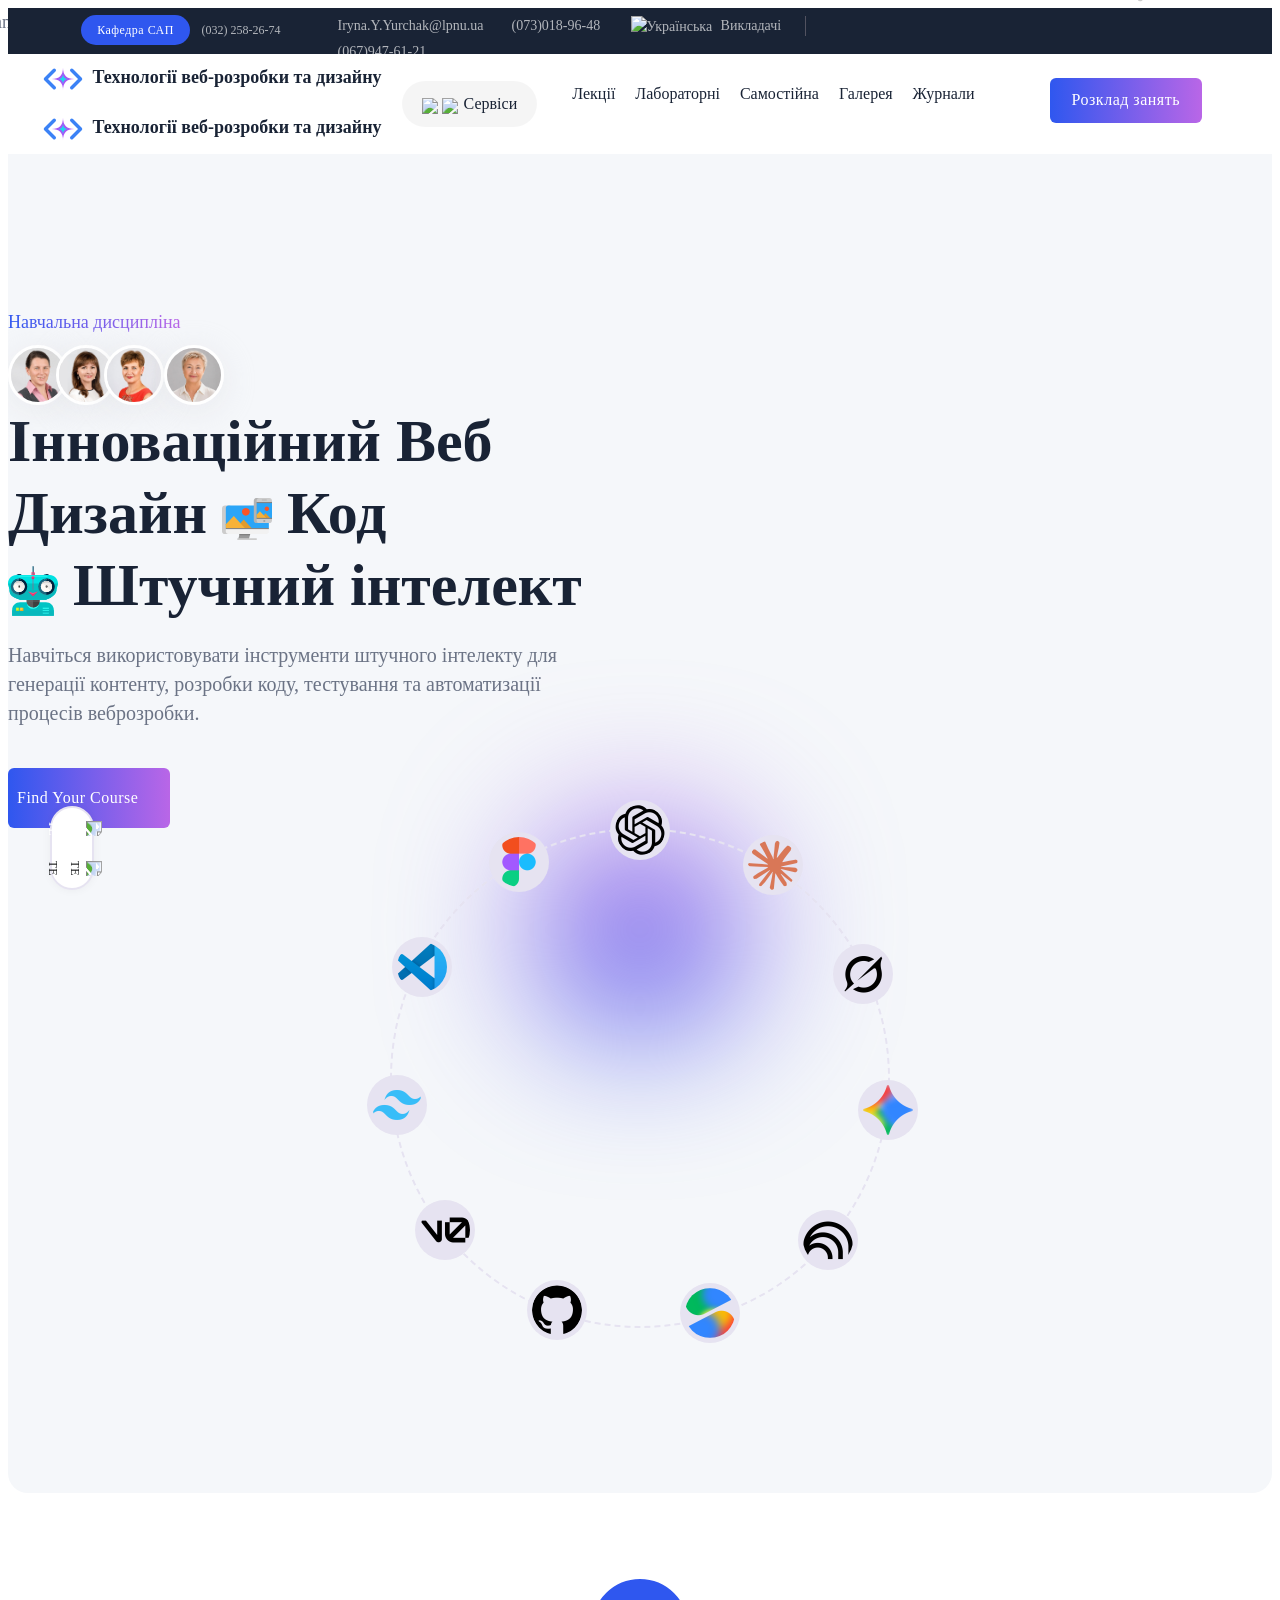
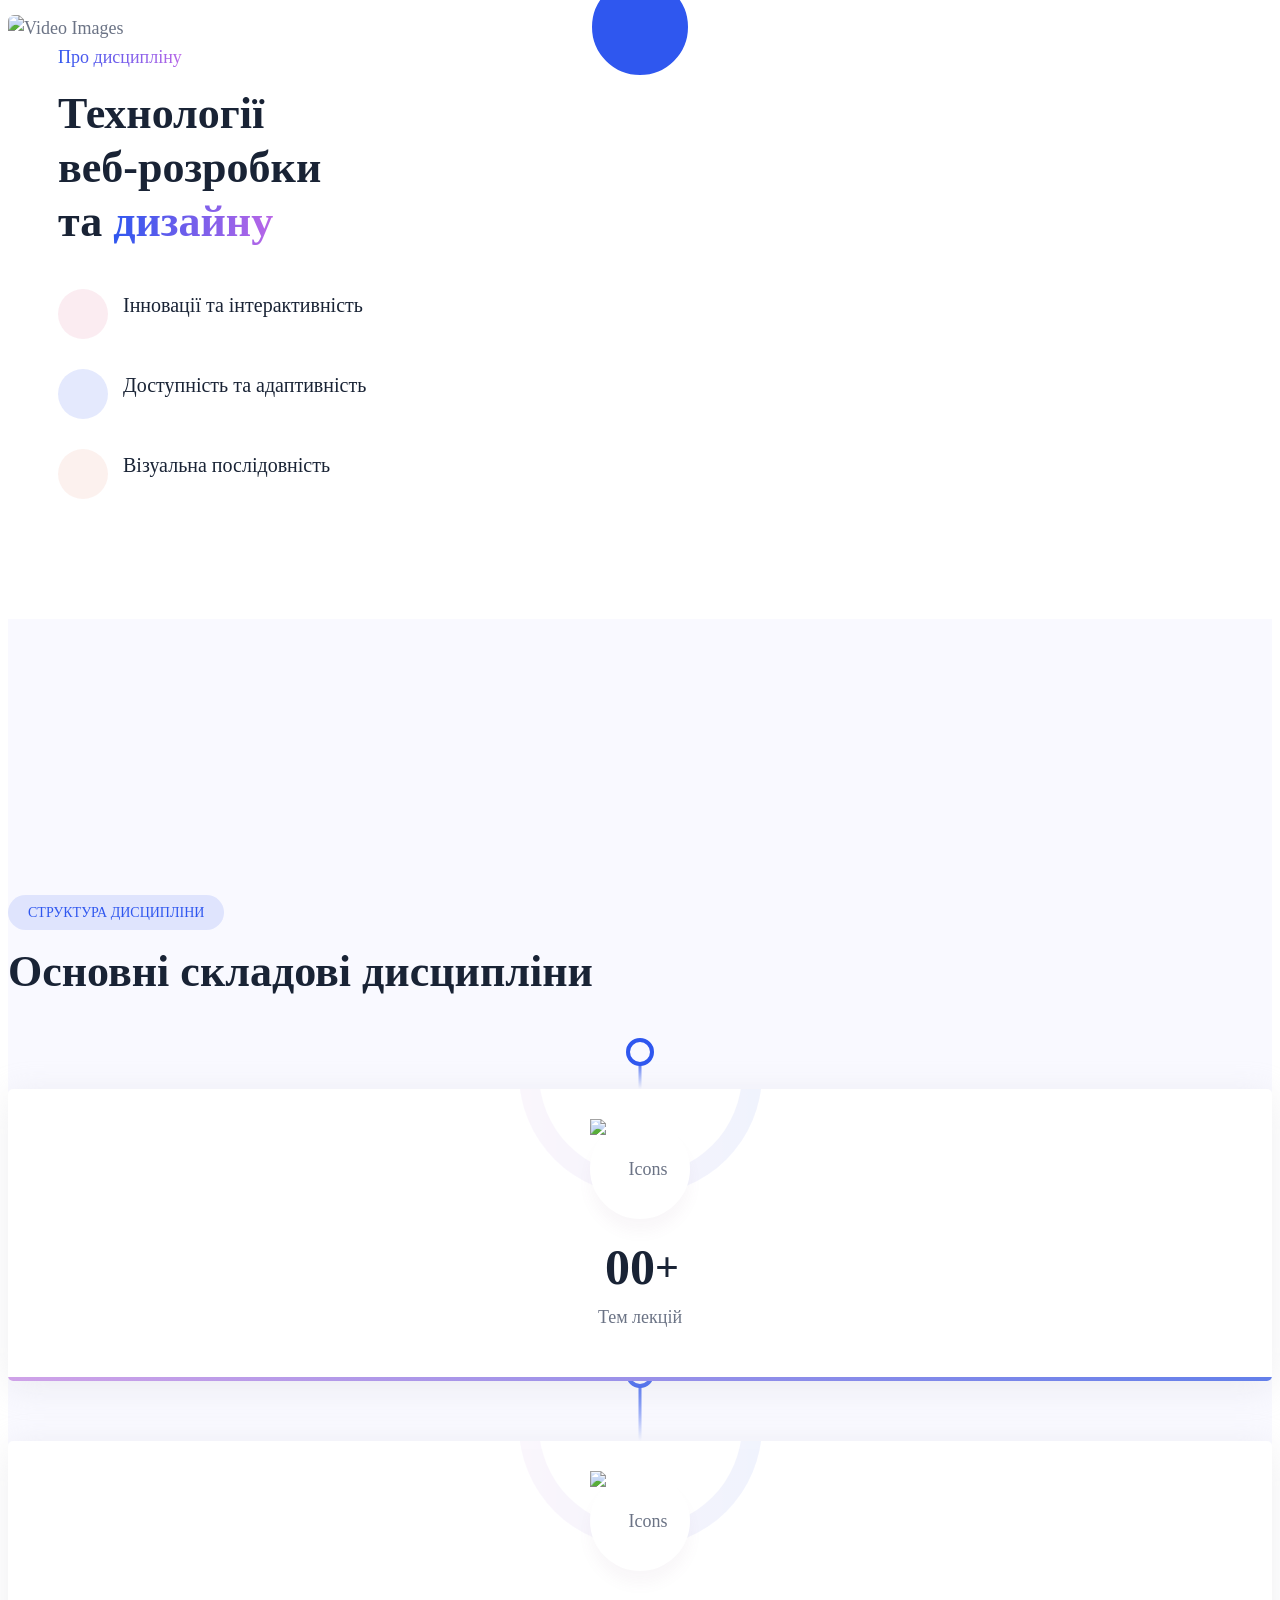
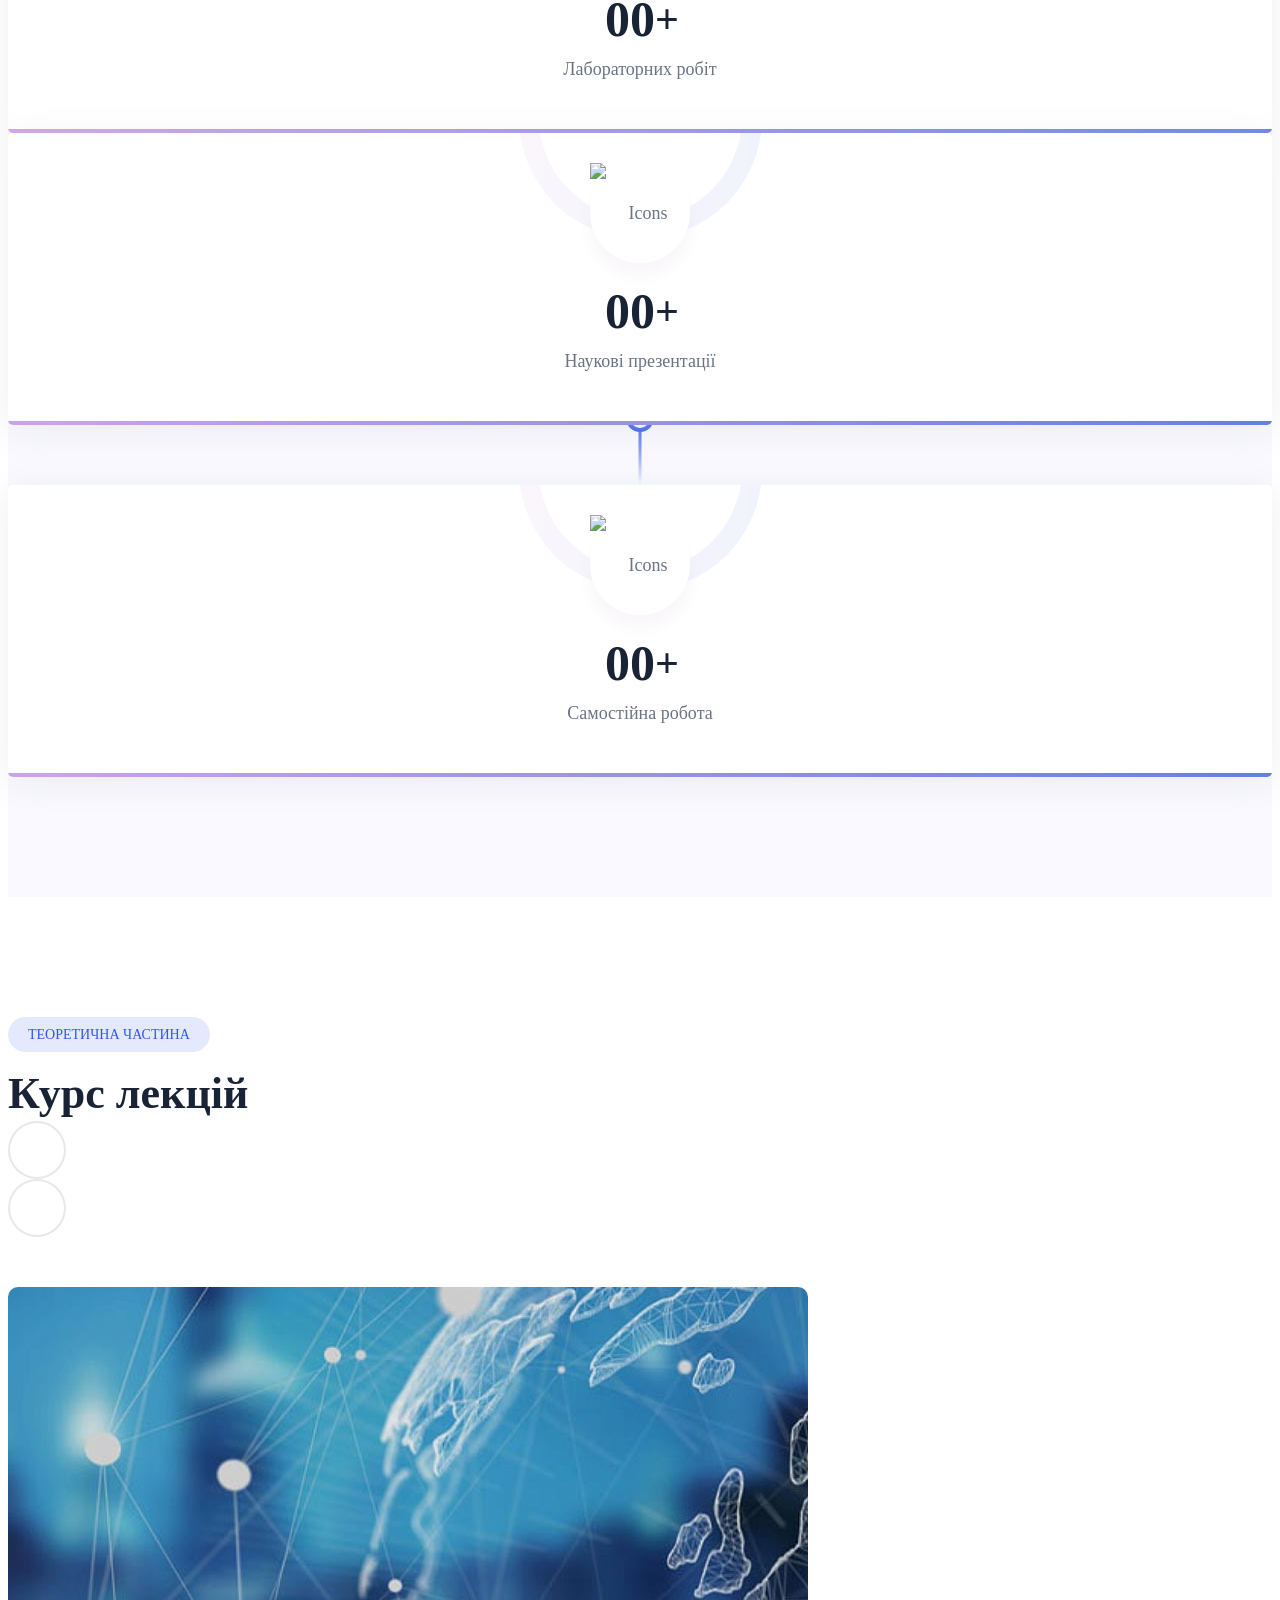
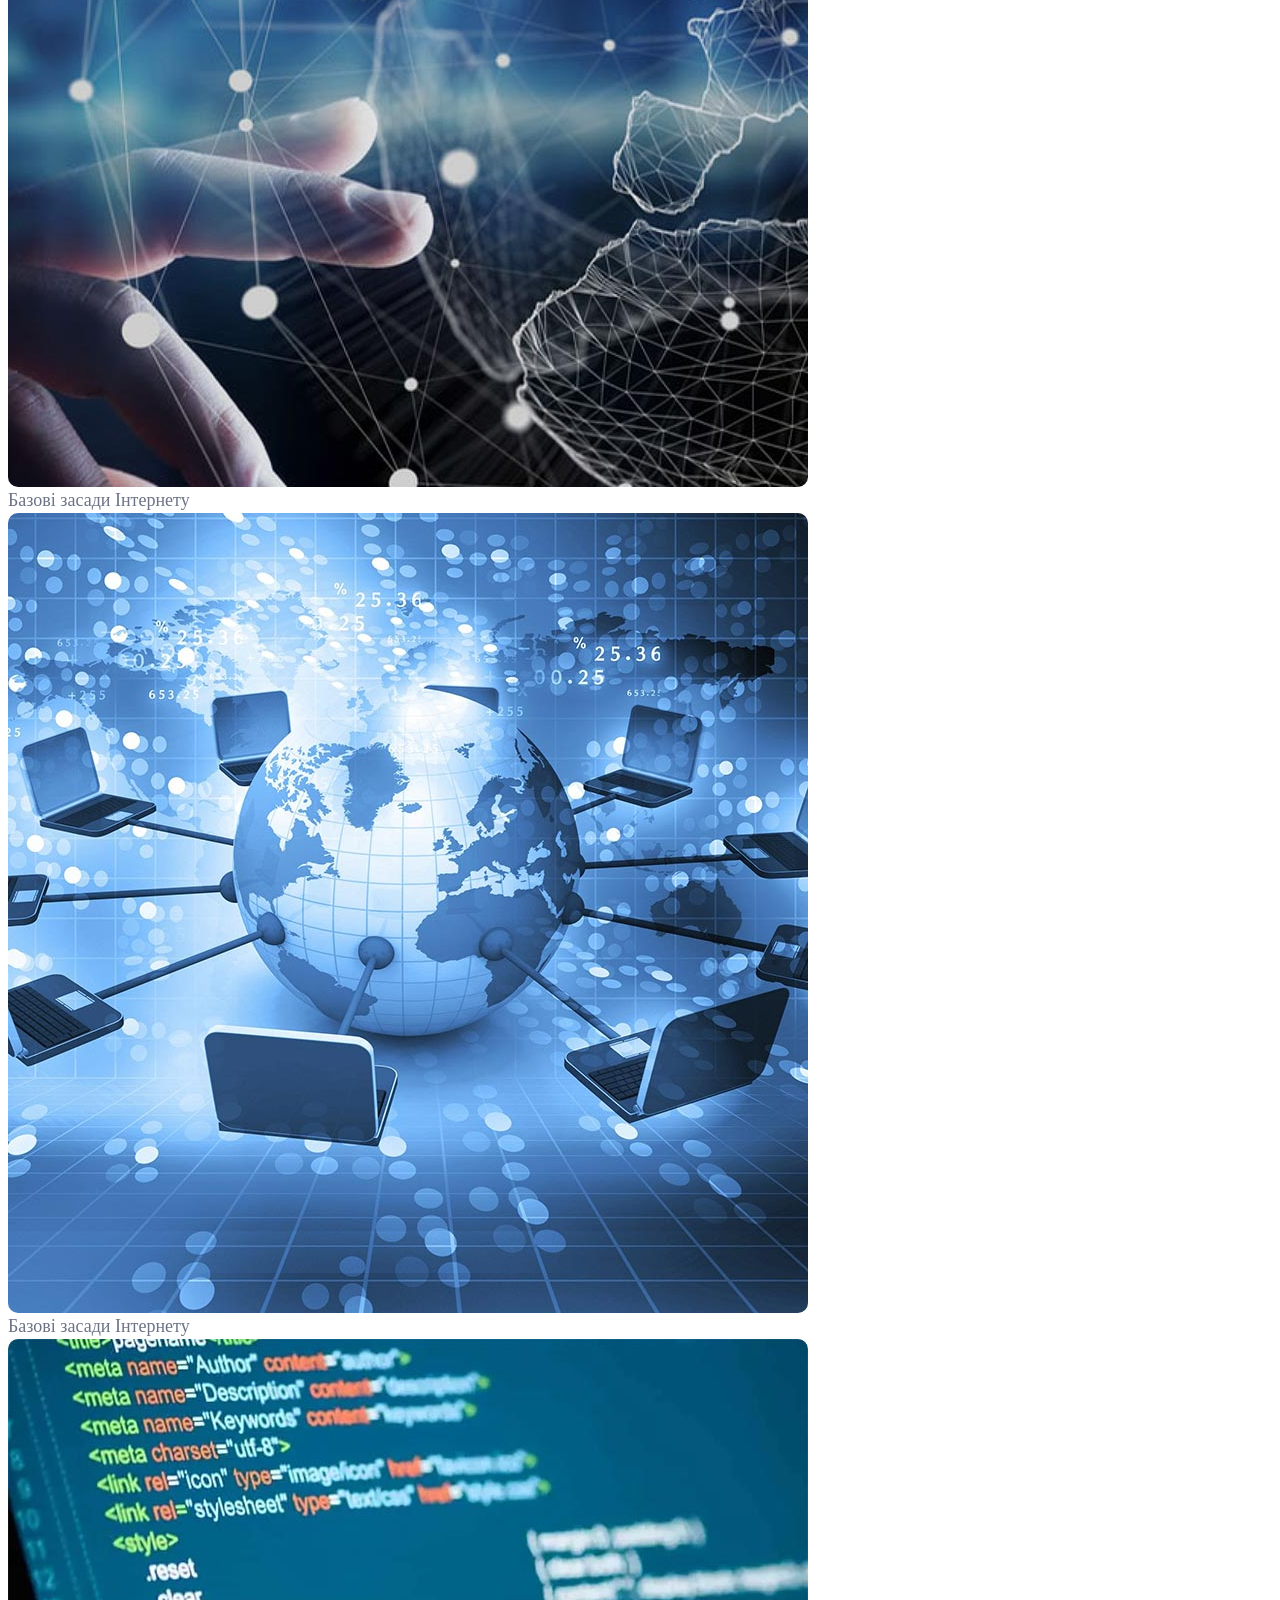
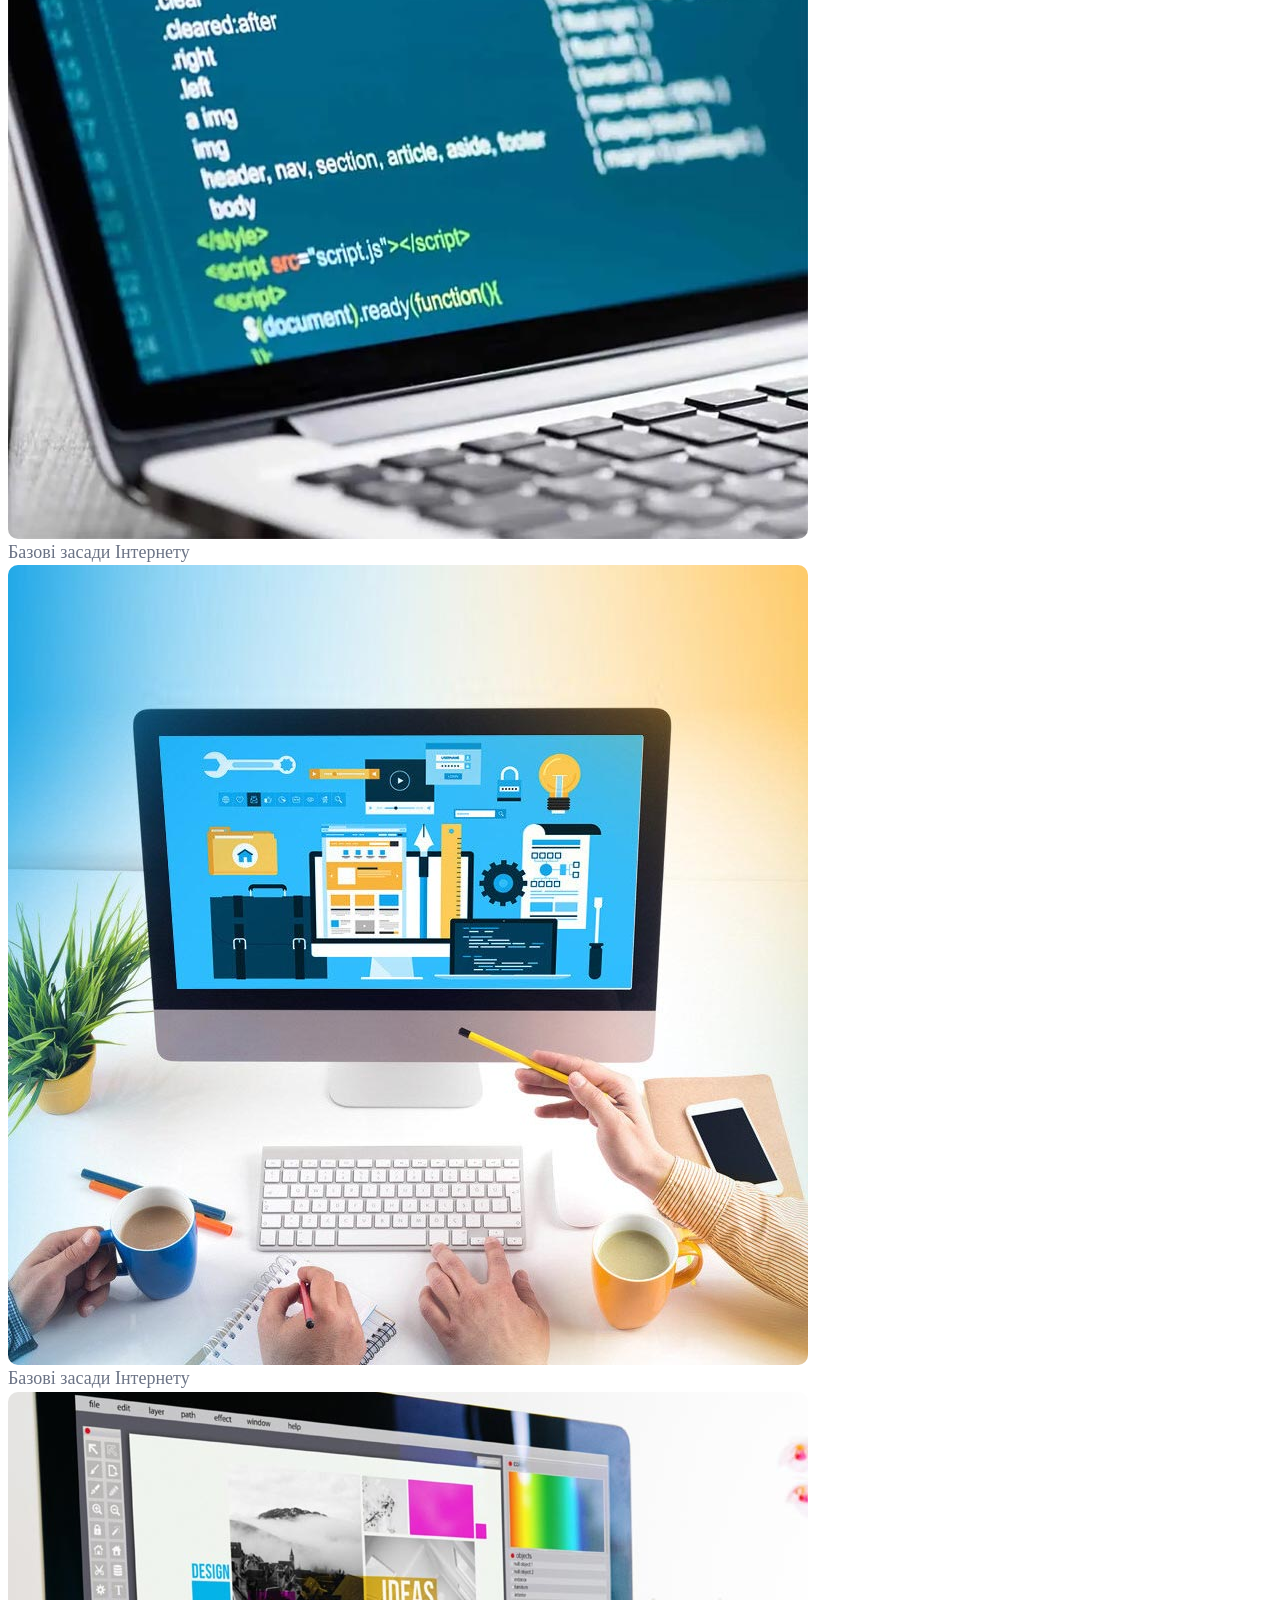
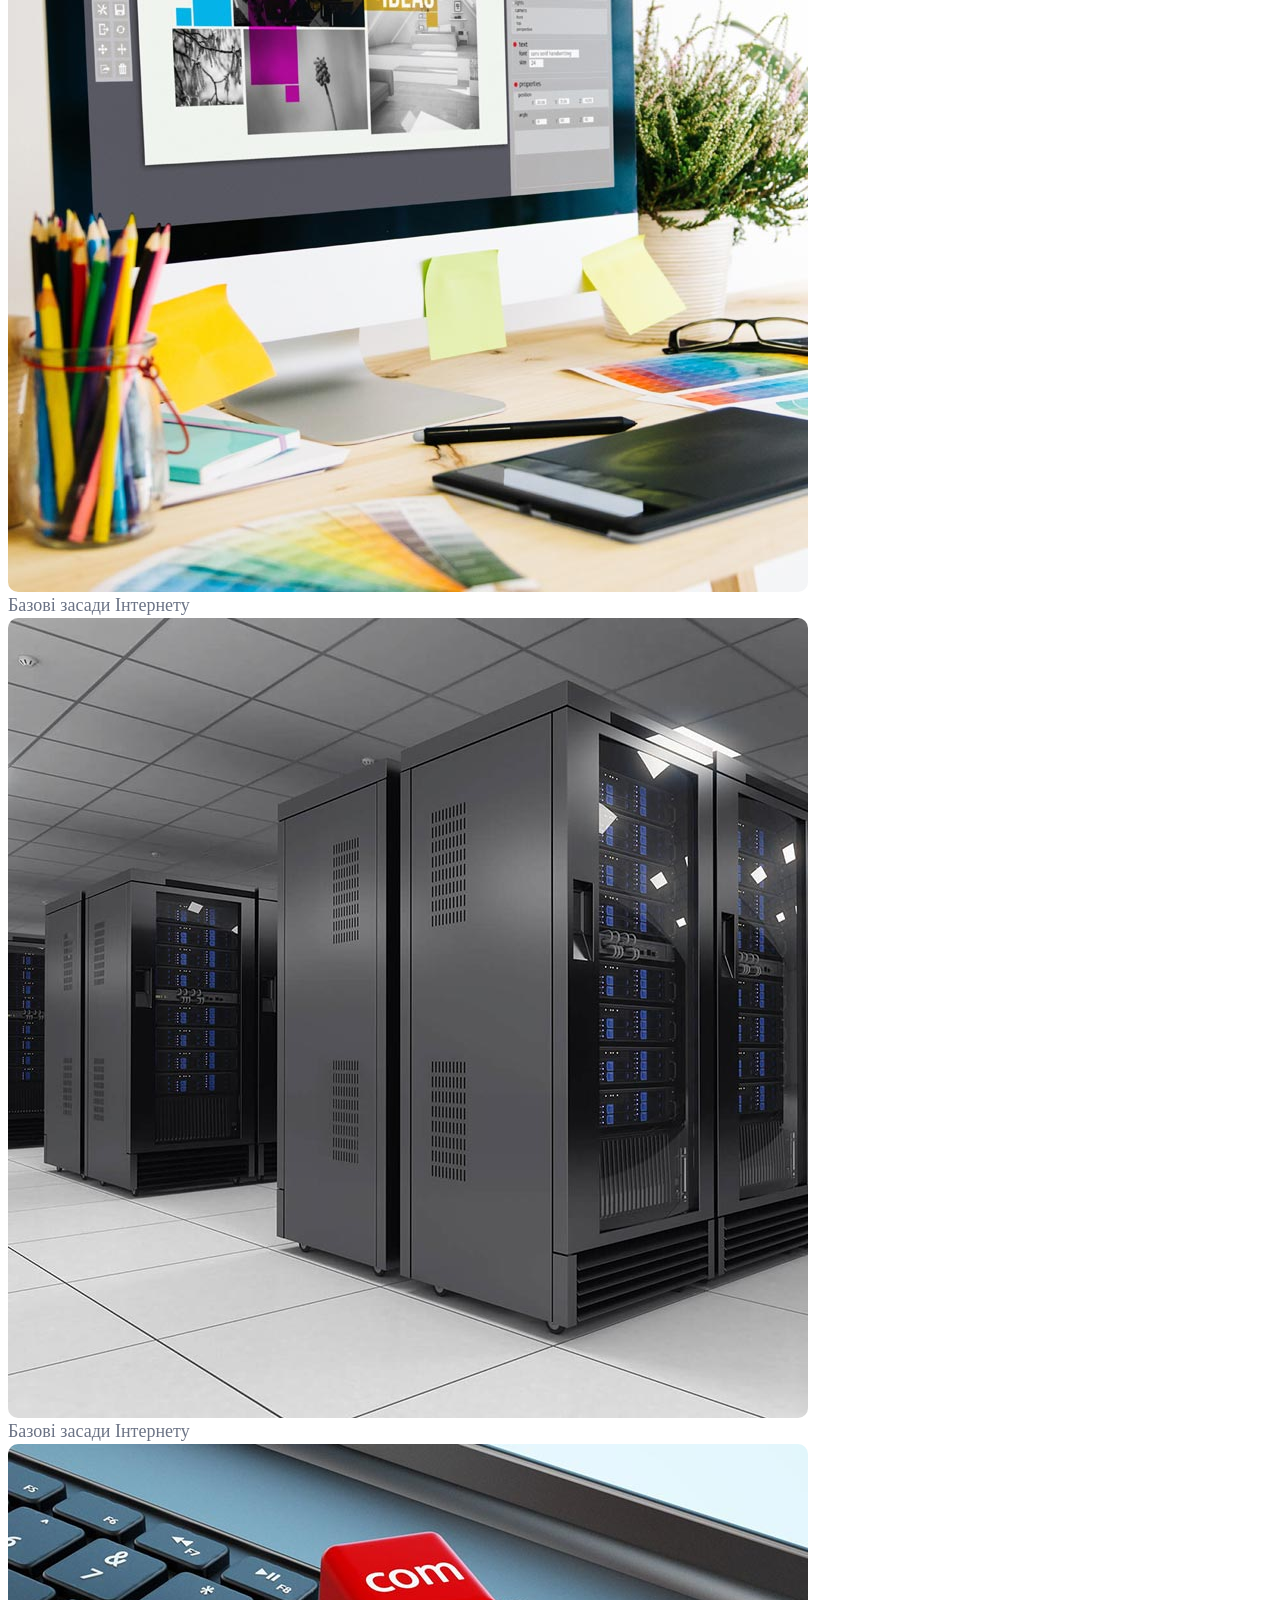
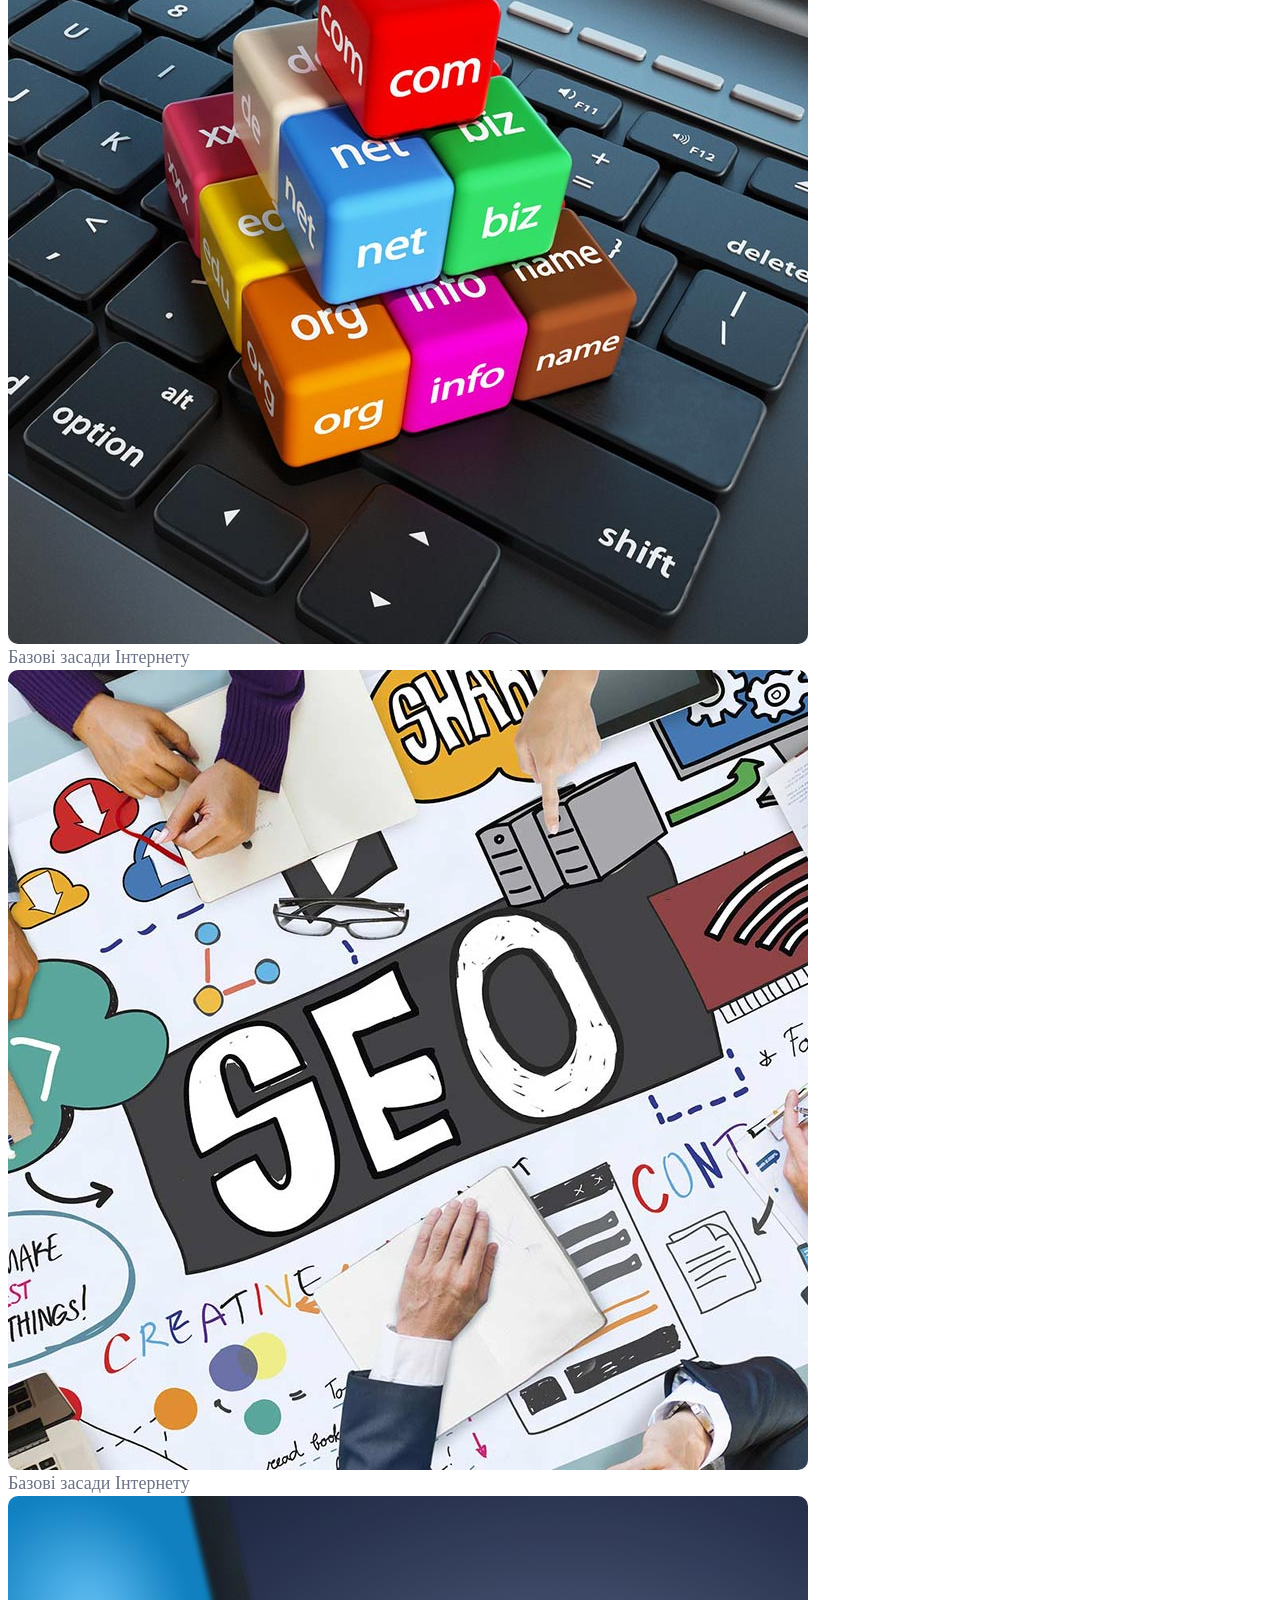
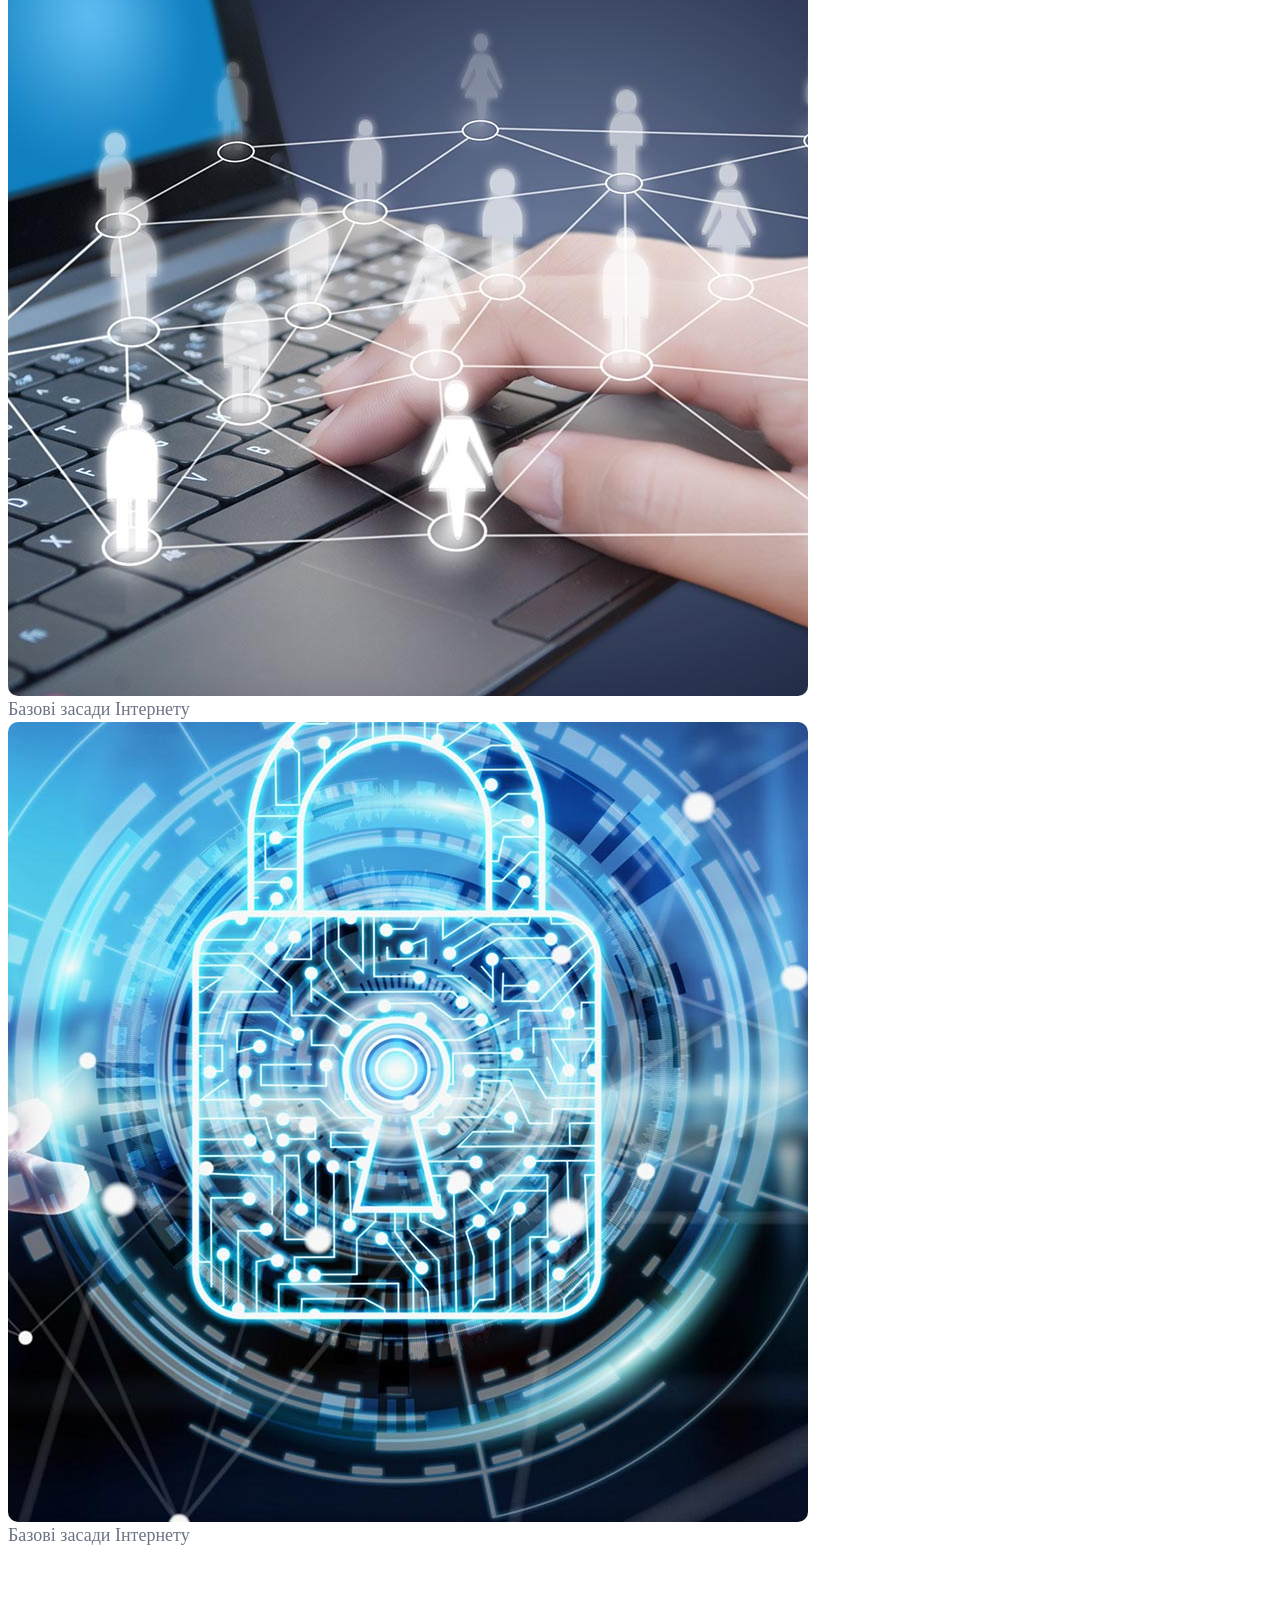
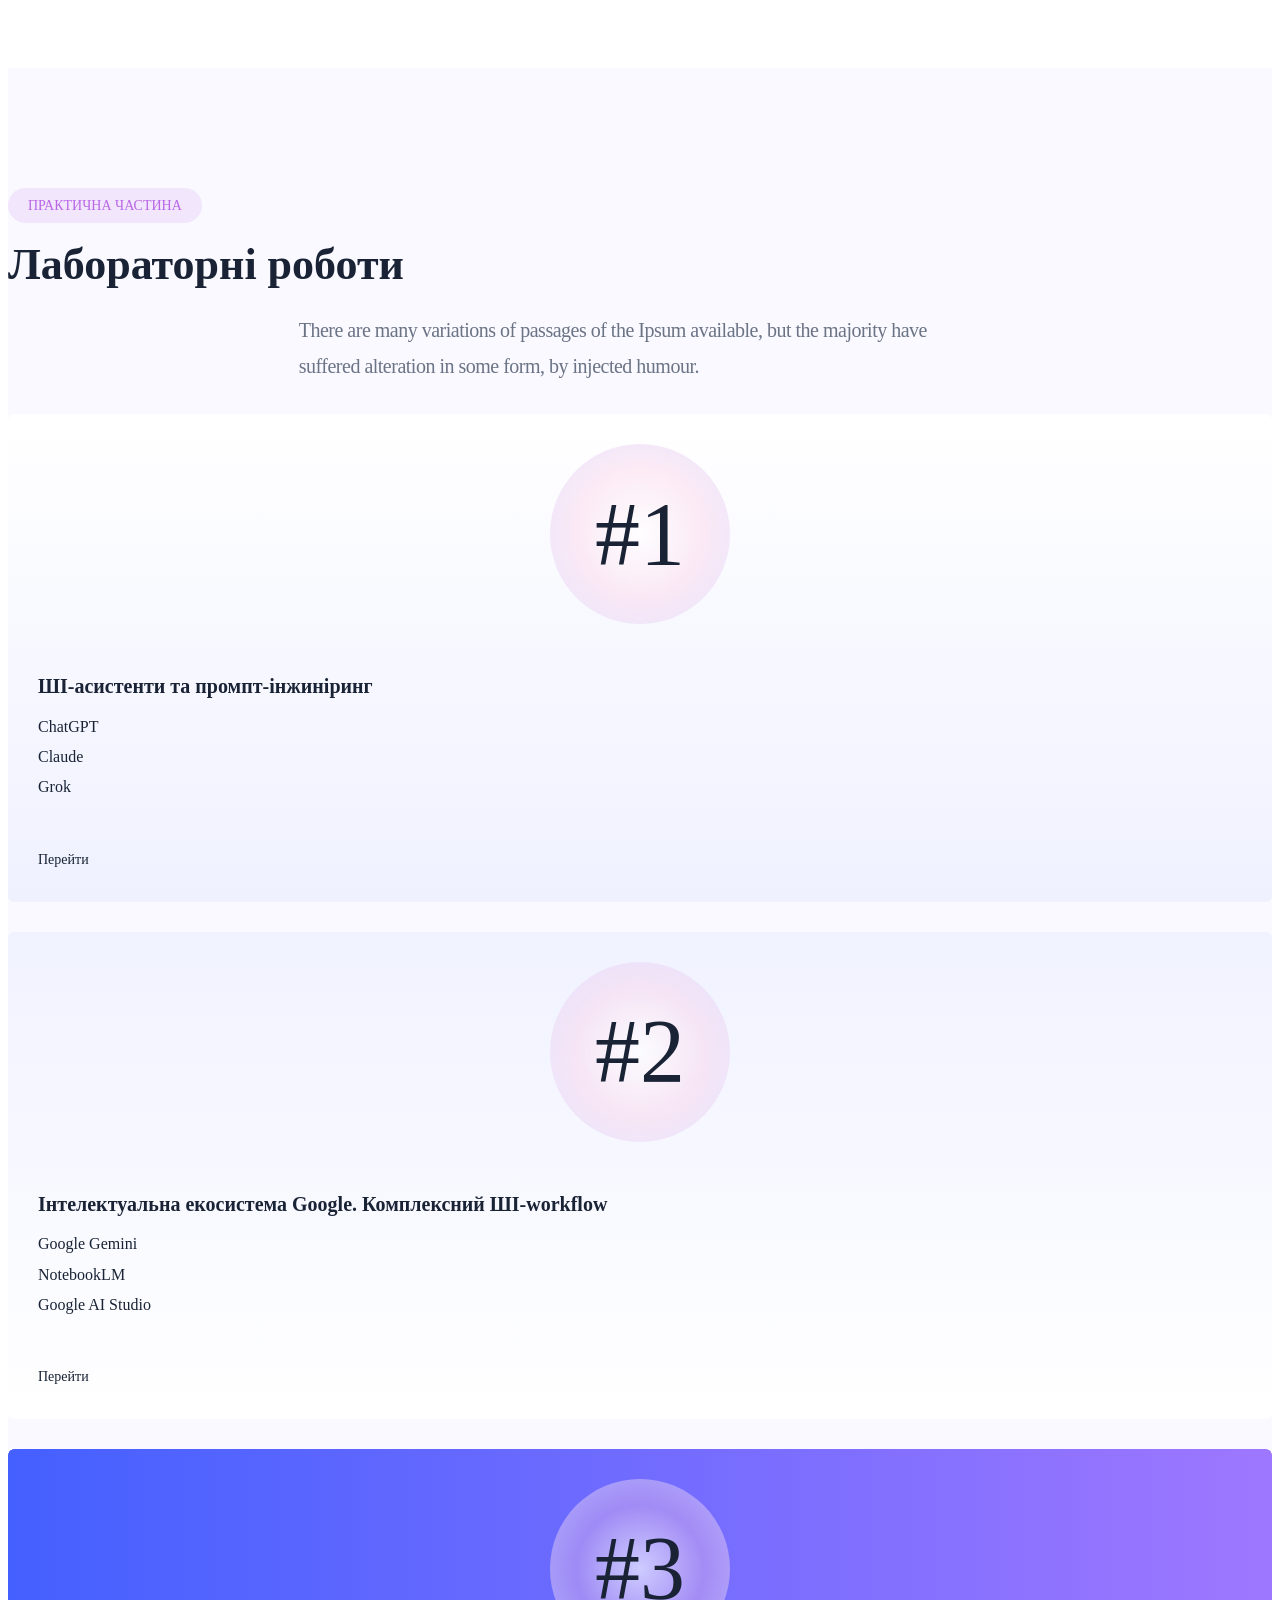
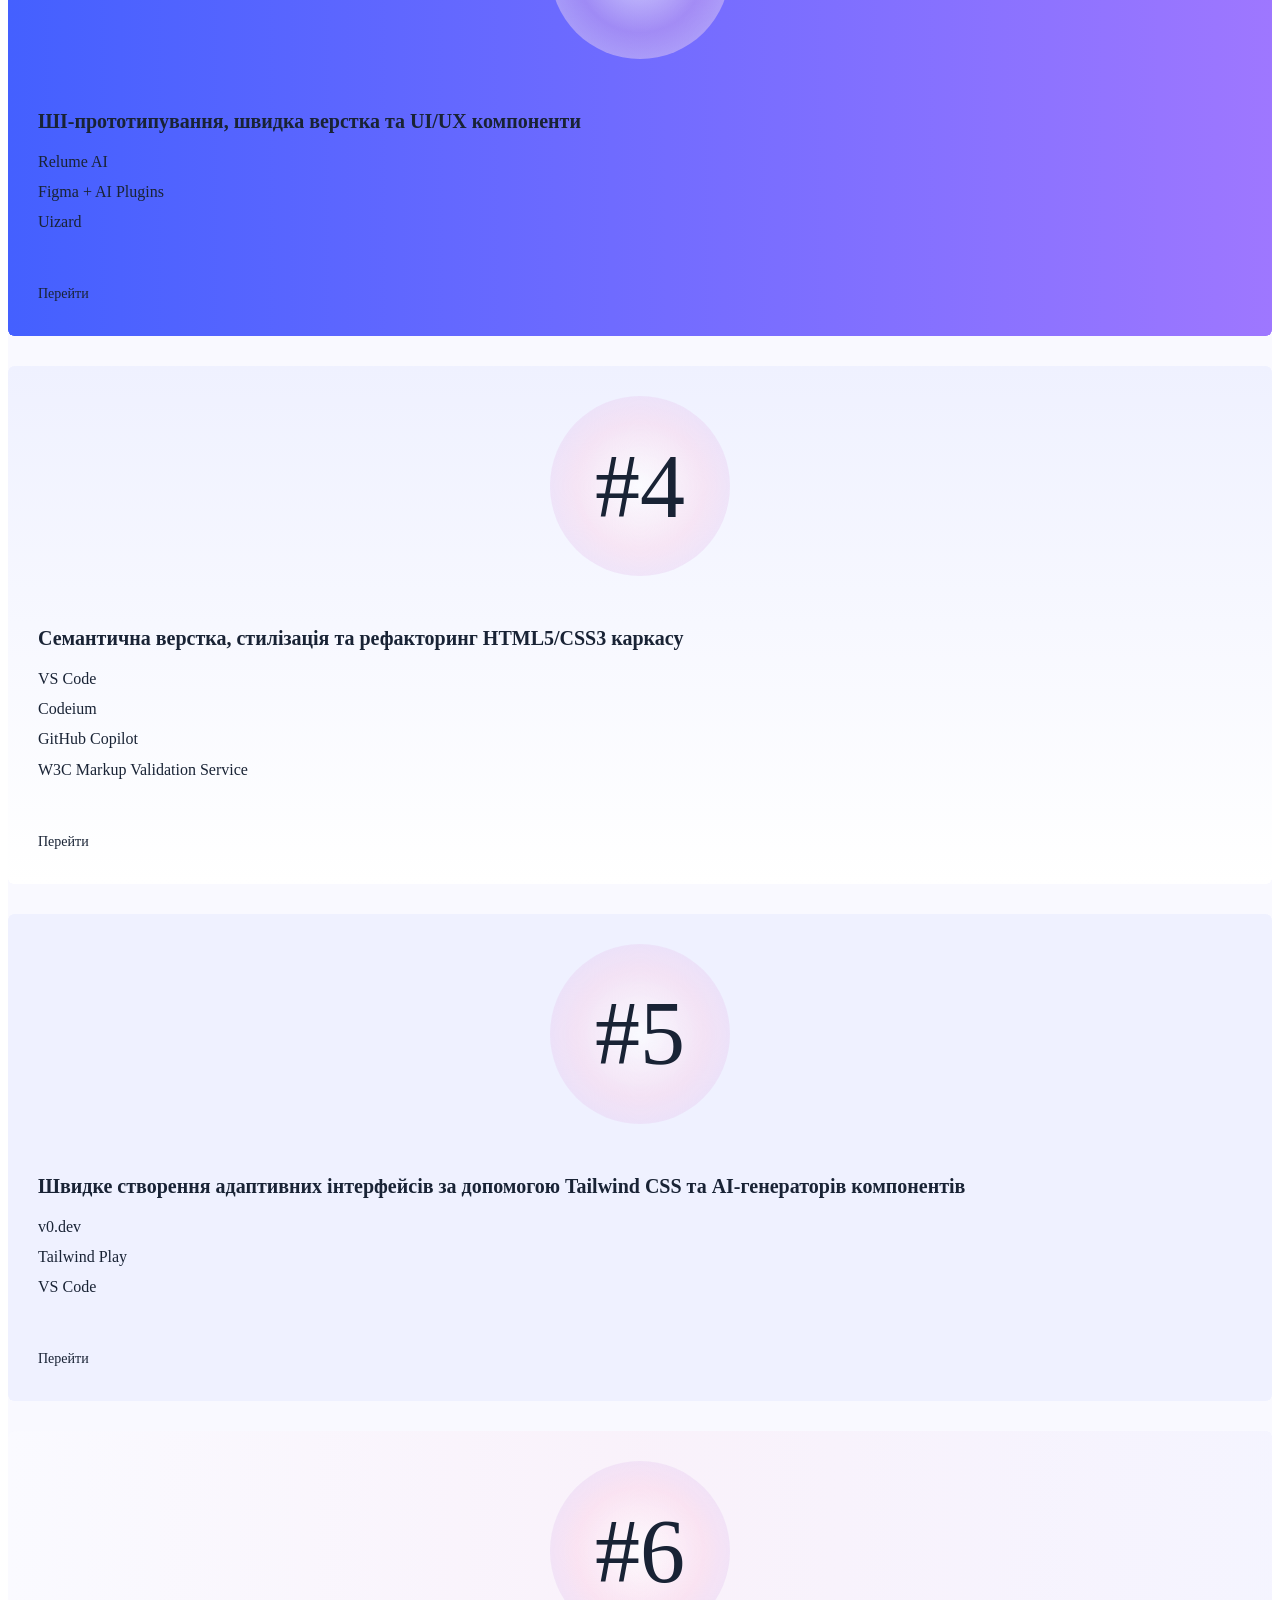
==== index.html @ 55bf98f5 "First commit" ====
<!DOCTYPE html>
<html lang="en">
	
<head>
    <meta charset="utf-8">
    <meta http-equiv="x-ua-compatible" content="ie=edge">
    <title>Технології веброзробки та дизайну</title>
    <meta name="robots" content="noindex, follow">
    <meta name="description" content="">
    <meta name="viewport" content="width=device-width, initial-scale=1, shrink-to-fit=no">

	<link rel="shortcut icon" type="image/x-icon" href="assets/images/logo.svg">

    <link rel="stylesheet" href="assets/css/vendor/bootstrap.min.css">
    <link rel="stylesheet" href="assets/css/vendor/slick.css">
    <link rel="stylesheet" href="assets/css/vendor/slick-theme.css">
    <link rel="stylesheet" href="assets/css/plugins/sal.css">
    <link rel="stylesheet" href="assets/css/plugins/feather.css">
    <link rel="stylesheet" href="assets/css/plugins/fontawesome.min.css">
    <link rel="stylesheet" href="assets/css/plugins/euclid-circulara.css">
    <link rel="stylesheet" href="assets/css/plugins/swiper.css">
    <link rel="stylesheet" href="assets/css/plugins/odometer.css">
    <link rel="stylesheet" href="assets/css/plugins/animation.css">
    <link rel="stylesheet" href="assets/css/plugins/bootstrap-select.min.css">
    <link rel="stylesheet" href="assets/css/plugins/jquery-ui.css">
    <link rel="stylesheet" href="assets/css/plugins/magnigy-popup.min.css">
    <link rel="stylesheet" href="assets/css/plugins/plyr.css">
    <link rel="stylesheet" href="assets/css/plugins/jodit.min.css">

    <link rel="stylesheet" href="assets/css/styles.css">
	<link rel="stylesheet" href="assets/css/mystyle.css">
</head>

<body class="rbt-header-sticky">

    <div id="my_switcher" class="my_switcher">
        <ul>
            <li>
                <a href="javascript: void(0);" data-theme="light" class="setColor light">
                    <img src="assets/images/ncngu/sun.svg" alt="Світла тема"><span title="Світла тема"> Light</span>
                </a>
            </li>
            <li>
                <a href="javascript: void(0);" data-theme="dark" class="setColor dark">
                    <img src="assets/images/ncngu/moon.svg" alt="Темна тема"><span title="Темна тема"> Dark</span>
                </a>
            </li>
        </ul>
    </div>

    <!--HEADER-->
    <header class="rbt-header rbt-header-4 rbt-header-4-container-var">
        <div class="rbt-sticky-placeholder"></div>
        <!--HEADER TOP-->
        <div class="rbt-header-top rbt-header-top-1 header-space-betwween bg-not-transparent bg-color-darker top-expended-activation">
            <div class="container-fluid">
                <div class="top-expended-wrapper">
                    <div class="top-expended-inner rbt-header-sec align-items-center ">
						
                        <div class="rbt-header-sec-col rbt-header-center">
                            <div class="rbt-header-content justify-content-start justify-content-xl-center">
                                <div class="header-info">
                                    <div class="rbt-header-top-news">
                                        <div class="inner">
                                            <div class="content">
                                                <span class="rbt-badge variation-02 bg-color-primary color-white radius-round">Кафедра САП</span>
                                                <span class="news-text"> (032) 258-26-74</span>
                                            </div>
                                        </div>
                                    </div>
                                </div>
                            </div>
                        </div>						
						
                        <div class="rbt-header-sec-col rbt-header-left d-none d-xl-block">
                            <div class="rbt-header-content">
								
                                <!--Information List-->
                                <div class="header-info">
                                    <ul class="rbt-information-list text-center">
										<li>
											<a href="mailto:Iryna.Y.Yurchak@lpnu.ua" title="Iryna.Y.Yurchak@lpnu.ua" target="_blank">
												<i class="fas fa-envelope"></i><span>Iryna.Y.Yurchak@lpnu.ua</span>
											</a>
										</li>
										<li>
											<a href="https://t.me/+380730189648" target="_blank" title="+380730189648">
												<i class="fab fa-telegram-plane"></i><span>(073)018-96-48</span>
											</a>
										</li>
										<li>
											<a href="viber://chat?number=+380679476121" target="_blank" title="+380679476121">
												<i class="fab fa-viber"></i><span>(067)947-61-21</span>
											</a>
										</li>
                                    </ul>
                                </div>
                                <!--./Information List-->
                            </div>
                        </div>
			
						

                        <div class="rbt-header-sec-col rbt-header-right mt_md--10 mt_sm--10">
                            <div class="rbt-header-content justify-content-start justify-content-lg-end">
                                <div class="header-info">
                                    <ul class="rbt-dropdown-menu switcher-language">
                                        <li class="has-child-menu">
                                            <a href="#">
                                                <img class="left-image" src="assets/images/ncngu/flag-ukraine.svg" alt="Українська">
                                                <span class="menu-item">Викладачі</span>
                                                <i class="right-icon feather-chevron-down"></i>
                                            </a>
                                            <ul class="sub-menu">
                                                <li>
                                                    <a href="https://cad.lpnu.ua/staffone/details/yurchak" target="_blank">
                                                        <img class="left-image" src="assets/images/yurchak.jpg" alt="Ірина ЮРЧАК">
                                                        <span class="menu-item">Юрчак І.Ю.</span>
                                                    </a>
                                                </li>
                                                <li>
                                                    <a href="https://cad.lpnu.ua/staffone/details/oksentyuk" target="_blank">
                                                        <img class="left-image" src="assets/images/oksentyuk.jpg" alt="Віра ОКСЕНТЮК">
                                                        <span class="menu-item">Оксентюк В.М</span>
                                                    </a>
                                                </li>
                                                <li>
                                                    <a href="https://cad.lpnu.ua/staffone/details/parashchyn" target="_blank">
                                                        <img class="left-image" src="assets/images/parashchyn.jpg" alt="Жанна ПАРАЩИН">
                                                        <span class="menu-item">Паращин Ж.Д</span>
                                                    </a>
                                                </li>
                                                <li>
                                                    <a href="https://cad.lpnu.ua/staffone/details/stefanovych" target="_blank">
                                                        <img class="left-image" src="assets/images/stefanovych.jpg" alt="Тетяна СТЕФАНОВИЧ">
                                                        <span class="menu-item">Стефанович Т.О.</span>
                                                    </a>
                                                </li>												
                                            </ul>
                                        </li>
                                    </ul>
                                </div>
                                <div class="rbt-separator d-none d-xl-block"></div>
                                <div class="header-info d-none d-xl-block">
                                    <ul class="social-share-transparent">
										<li><a href="https://www.facebook.com/departmentCAD" target="_blank"><i class="feather-facebook"></i></a></li>
										<li><a href="https://www.youtube.com/channel/UC5k442CPOLDKtxbqZWJrY1g"><i class="feather-instagram"></i></a></li>
										<li><a href="https://www.instagram.com/cad_nulp/"><i class="feather-youtube"></i></a></li>
                                    </ul>
                                </div>
                            </div>
                        </div>
                    </div>
                    <div class="header-info">
                        <div class="top-bar-expended d-block d-lg-none">
                            <button class="topbar-expend-button rbt-round-btn"><i class="feather-plus"></i></button>
                        </div>
                    </div>
                </div>
            </div>
        </div>
        <!--./HEADER TOP-->
		
		<!--NAVIGATION-->
        <div class="rbt-header-wrapper header-space-betwween header-sticky">
            <div class="container-fluid">
                <div class="mainbar-row rbt-navigation-center align-items-center">
                    <div class="header-left rbt-header-content">
                        <div class="header-info">
                            <div class="logo logo-dark logo-ncngu">
                                <a href="index.html">
									<span><img src="assets/images/logo.svg" alt="Технології веб-розробки та дизайну"></span>
									<strong>Технології веб-розробки та дизайну</strong>
                                </a>								
                            </div>

                            <div class="logo d-none logo-light logo-ncngu">
                                <a href="index.html">
									<span><img src="assets/images/logo.svg" alt="Технології веб-розробки та дизайну"></span>
									<strong>Технології веб-розробки та дизайну</strong>
                                </a>
                            </div>
                        </div>
                        <div class="header-info ml--10">
                            <div class="rbt-category-menu-wrapper rbt-category-update">

                                <div class="rbt-category-btn">
                                    <div class="rbt-offcanvas-trigger md-size icon">
                                        <span class="d-none d-xl-block">
											<img src="assets/images/ncngu/student.svg">
										</span>
                                        <span class=" d-block d-xl-none">
											<img src="assets/images/ncngu/student.svg">
										</span>	
                                    </div>
                                    <span class="category-text d-none d-xl-block">Сервіси</span>
                                </div>

                                <!-- Start category Area  -->
                                <div class="category-dropdown-menu d-none d-xl-block">
                                    <div class="category-menu-item">
                                        <div class="rbt-vertical-nav">
                                            <ul class="rbt-vertical-nav-list-wrapper vertical-nav-menu">
                                                <li class="vertical-nav-item active">
                                                    <a href="#tab1">Google</a>
                                                </li>
                                                <li class="vertical-nav-item">
                                                    <a href="#tab2">Платформи</a>
                                                </li>
                                                <li class="vertical-nav-item">
                                                    <a href="#tab3">Інструменти</a>
                                                </li>
                                                <li class="vertical-nav-item">
                                                    <a href="#tab4">Хостинг</a>
                                                </li>
                                            </ul>
                                        </div>
                                        <div class="rbt-vertical-nav-content">
                                            <!-- Start One Item  -->
                                            <div class="rbt-vertical-inner tab-content" id="tab1" style="display: block">
                                                <div class="rbt-vertical-single">
                                                    <div class="row">
                                                        <div class="col-lg-12">
                                                            <div class="vartical-nav-content-menu">
                                                                <h3 class="rbt-short-title">Факультети</h3>
                                                                <ul class="rbt-vertical-nav-list-wrapper">
                                                                    <li><a href="#">Командно-штабний</a></li>
                                                                    <li><a href="#">Логістики</a></li>
                                                                    <li><a href="#">Гуманітарний</a></li>
																	<li><a href="#">Підготовка офіцерів запасу</a></li>
                                                                </ul>
                                                            </div>
                                                        </div>
                                                    </div>
                                                </div>
                                            </div>
                                            <!-- End One Item  -->

                                            <!-- Start One Item  -->
                                            <div class="rbt-vertical-inner tab-content" id="tab2">
                                                <div class="rbt-vertical-single">
                                                    <div class="row">
                                                        <div class="col-lg-12">
                                                            <div class="vartical-nav-content-menu">
                                                                <h3 class="rbt-short-title">Умови вступу</h3>
                                                                <ul class="rbt-vertical-nav-list-wrapper">
                                                                    <li><a href="#">Перелік документів</a></li>
                                                                    <li><a href="#">Медогляд</a></li>
                                                                    <li><a href="#">Вступні іспити</a></li>
                                                                </ul>
                                                                <div class="read-more-btn">
                                                                    <a class="rbt-btn-link" href="#">Дізнатися більше <i class="feather-arrow-right"></i></a>
                                                                </div>
                                                            </div>
                                                        </div>
                                                    </div>
                                                </div>
                                            </div>
                                            <!-- End One Item  -->

                                            <!-- Start One Item  -->
                                            <div class="rbt-vertical-inner tab-content" id="tab3">
                                                <div class="rbt-vertical-single">
                                                    <div class="row">
                                                        <div class="col-lg-12">
                                                            <div class="vartical-nav-content-menu">
                                                                <h3 class="rbt-short-title">Правила прийому</h3>
                                                                <ul class="rbt-vertical-nav-list-wrapper">
                                                                    <li><a href="#">Правила прийому та додатки НСНГУ</a></li>
                                                                    <li><a href="#">Умови вступу (Сайт МОН)</a></li>
                                                                    <li><a href="#">Програми вступних іспитів та випробувань</a></li>
                                                                </ul>
                                                                <div class="read-more-btn">
                                                                    <a class="rbt-btn-link" href="#">Дізнатися більше <i class="feather-arrow-right"></i></a>
                                                                </div>
                                                            </div>
                                                        </div>
                                                    </div>
                                                </div>
                                            </div>
                                            <!-- End One Item  -->

                                            <!-- Start One Item  -->
                                            <div class="rbt-vertical-inner tab-content" id="tab4">
                                                <div class="rbt-vertical-single">
                                                    <div class="row">
                                                        <div class="col-lg-12">
                                                            <div class="vartical-nav-content-menu">
                                                                <h3 class="rbt-short-title">Часті запитання</h3>
                                                                <ul class="rbt-vertical-nav-list-wrapper">
                                                                    <li><a href="#">Як подати документи</a></li>
                                                                    <li><a href="#">Вікові обмеження щодо вступу</a></li>
                                                                    <li><a href="#">Критерії формування рейтингу</a></li>
                                                                </ul>
                                                                <div class="read-more-btn">
                                                                    <a class="rbt-btn-link" href="#">Дізнатися більше <i class="feather-arrow-right"></i></a>
                                                                </div>																
                                                            </div>
                                                        </div>
                                                    </div>
                                                </div>
                                            </div>
                                            <!-- End One Item  -->

                                        </div>
                                    </div>
                                </div>
                                <!-- End category Area  -->

                            </div>
                        </div>
                    </div>

                    <div class="rbt-main-navigation d-none d-xl-block">
                        <nav class="mainmenu-nav">
                            <ul class="mainmenu">
                                <li>
                                    <a href="lecture.html">Лекції</a>
                                </li>
								
                                <li class="with-megamenu has-menu-child-item position-static">
                                    <a href="#">Лабораторні <i class="feather-chevron-down"></i></a>
                                    <!--Mega Menu-->
                                    <div class="rbt-megamenu grid-item-4">
                                        <div class="wrapper">
                                            <div class="row row--15">
                                                <div class="col-lg-12 col-xl-3 col-xxl-3 single-mega-item">
                                                    <h3 class="rbt-short-title">Модуль 1. Інженерія запитів та аналітика в AI</h3>
                                                    <ul class="mega-menu-item">
                                                        <li><a href="work1.html">№1. Робота з ШІ-асистентами та основи промпт-інжинірингу</a></li>
                                                        <li><a href="work2.html">№2. Інтелектуальна екосистема Google</a></li>
                                                    </ul>
                                                </div>

                                                <div class="col-lg-12 col-xl-3 col-xxl-3 single-mega-item">
                                                    <h3 class="rbt-short-title">Модуль 2. AI-прототипування, швидка верстка та UI/UX компоненти</h3>
                                                    <ul class="mega-menu-item">
                                                        <li><a href="work3.html">№3. Генерація концепту, UX/UI прототипу та дизайн-системи за допомогою ШІ</a></li>
														<li><a href="work4.html">№4. Семантична верстка, стилізація та рефакторинг HTML5/CSS3 каркасу</a></li>	
														<li><a href="work5.html">№5. Швидке створення адаптивних інтерфейсів за допомогою Tailwind CSS та AI-генераторів компонентів</a></li>
														<li><a href="work6.html">№6. Створення повного Landing Page за допомогою компонентного ШІ</a></li>
														<li><a href="work7.html">№7. Верстка адаптивної форми зворотного зв'язку та валідація даних</a></li>
                                                    </ul>
                                                </div>

                                                <div class="col-lg-12 col-xl-3 col-xxl-3 single-mega-item">
                                                    <h3 class="rbt-short-title">Модуль 3. Динамічні інтерфейси та інтерактивні ШІ-віджети</h3>
                                                    <ul class="mega-menu-item">
														<li><a href="work8.html">№8. Інтеграція динамічних медіа-компонентів</a></li>
                                                        <li><a href="work9.html">№9. Створення інтерактивних ШІ-віджетів</a></li>
                                                    </ul>
                                                </div>
												
                                                <div class="col-lg-12 col-xl-3 col-xxl-3 single-mega-item">
                                                    <h3 class="rbt-short-title">Модуль 4. Збирання, ШІ-тестування та деплой проєктів</h3>
                                                    <ul class="mega-menu-item">
                                                        <li><a href="work10.html">№10. Створення повноцінного багатосторінкового додатку</a></li>
														<li><a href="work11.html">№11. Інспектування, рефакторинг, ШІ-тестування та статичний аналіз сайту</a></li>
														<li><a href="work12.html">№12. Реліз (Деплой) проєкту, автоматизація CI/CD та фінальний мобільний аудит</a></li>
                                                    </ul>
                                                </div>
                                            </div>
                                        </div>
                                    </div>
                                    <!-- End Mega Menu  -->
                                </li>	
								
                                <li>
                                    <a href="selfwork.html">Самостійна</a>
                                </li>								

                                <li class="has-dropdown has-menu-child-item">
                                    <a href="#">Галерея
                                        <i class="feather-chevron-down"></i>
                                    </a>
                                    <ul class="submenu">
                                        <li><a href="video.html">Відео</a></li>
										<li><a href="infographics.html">Інфографіка</a></li>
                                    </ul>
                                </li>
                                <li>
                                    <a href="journal.html">Журнали</a>
                                </li>								
	
                            </ul>
                        </nav>
                    </div>

                    <div class="header-right">

                        <!-- Navbar Icons -->
                        <ul class="quick-access">
                            <!--li class="access-icon">
                                <a class="search-trigger-active rbt-round-btn" href="#">
                                    <i class="feather-search"></i>
                                </a>
                            </li-->

                            <li class="access-icon rbt-mini-cart">
                                <a class="rbt-cart-sidenav-activation rbt-round-btn" href="#">
                                    <i class="feather-grid"></i>
                                </a>
                            </li>
                        </ul>

						<div class="rbt-btn-wrapper d-none d-xl-block">
                            <a class="rbt-btn rbt-switch-btn btn-gradient btn-sm hover-transform-none" href="https://lpnu.ua/rozklad-zaniat-ta-ekzameniv" target="_blank">
                                <span data-text="Розклад занять">Розклад занять</span>
                            </a>
                        </div>

                        <!-- Start Mobile-Menu-Bar -->
                        <div class="mobile-menu-bar d-block d-xl-none">
                            <div class="hamberger">
                                <button class="hamberger-button rbt-round-btn">
                                    <i class="feather-menu"></i>
                                </button>
                            </div>
                        </div>
                        <!-- Start Mobile-Menu-Bar -->

                    </div>
                </div>
            </div>
            <!-- Start Search Dropdown  >
            <div class="rbt-search-dropdown">
                <div class="wrapper">
                    <div class="row">
                        <div class="col-lg-12">
                            <form action="#">
                                <input type="text" placeholder="Що потрібно знайти?">
                                <div class="submit-btn">
                                    <a class="rbt-btn btn-gradient btn-md" href="#">Пошук</a>
                                </div>
                            </form>
                        </div>
                    </div>
                </div>
            </div>
            <!-- End Search Dropdown  -->
        </div>
		<!--NAVIGATION-->
		

        <a class="rbt-close_side_menu" href="javascript:void(0);"></a>		
    </header>
	<!--./HEADER-->
	
    <!--MOBILE MENU-->
    <div class="popup-mobile-menu">
        <div class="inner-wrapper">
            <div class="inner-top">
                <div class="content">
                    <div class="logo">
						<div class="logo logo-dark logo-ncngu">
							<a href="index.html">
								<span><img src="assets/images/logo.svg" alt="Технології веб-розробки та дизайну"></span>
								<strong>Технології веб-розробки та дизайну</strong>
							</a>								
						</div>

						<div class="logo d-none logo-light logo-ncngu">
							<a href="index.html">
								<span><img src="assets/images/ncngu/logo.svg" alt="Технології веб-розробки та дизайну"></span>
								<strong>Технології веб-розробки та дизайну</strong>
							</a>
						</div>
                    </div>
                    <div class="rbt-btn-close">
                        <button class="close-button rbt-round-btn"><i class="feather-x"></i></button>
                    </div>
                </div>

            </div>

            <nav class="mainmenu-nav">
                <ul class="mainmenu">
                    <li>
                        <a href="index.html">Головна</a>
                    </li>
                    <li>
                        <a href="lecture.html">Лекції</a>
                    </li>
					
                    <li class="has-dropdown has-menu-child-item">
                        <a href="#">Лабораторні
                            <i class="feather-chevron-down"></i>
                        </a>
                        <ul class="submenu">
                            <li><a href="work1.html">Лабораторна робота №1.</a></li>
							<li><a href="work2.html">Лабораторна робота №2.</a></li>
                            <li><a href="work3.html">Лабораторна робота №3.</a></li>
							<li><a href="work4.html">Лабораторна робота №4.</a></li>
                            <li><a href="work5.html">Лабораторна робота №5.</a></li>
							<li><a href="work6.html">Лабораторна робота №6.</a></li>
							<li><a href="work7.html">Лабораторна робота №7.</a></li>
							<li><a href="work8.html">Лабораторна робота №7.</a></li>
							<li><a href="work9.html">Лабораторна робота №9.</a></li>
							<li><a href="work10.html">Лабораторна робота №10.</a></li>
							<li><a href="work11.html">Лабораторна робота №11.</a></li>
							<li><a href="work12.html">Лабораторна робота №12.</a></li>							
                        </ul>
                    </li>					

					<li>
                        <a href="selfwork.html">Самостійна</a>
                    </li>					
                    <li class="has-dropdown has-menu-child-item">
                        <a href="#">Галерея
                            <i class="feather-chevron-down"></i>
                        </a>
                        <ul class="submenu">
                            <li><a href="video.html">Відео</a></li>
							<li><a href="infographics.html">Інфографіка</a></li>
                        </ul>
                    </li>
                    <li>
                        <a href="journal.html">Журнали</a>
                    </li>	
					
                </ul>
            </nav>

            <div class="mobile-menu-bottom">
                <div class="rbt-btn-wrapper mb--20">
					<a class="rbt-btn rbt-switch-btn btn-gradient btn-sm hover-transform-none" href="https://lpnu.ua/rozklad-zaniat-ta-ekzameniv" target="_blank">
						<span data-text="Розклад занять">Розклад занять</span>
					</a>
                </div>

                <div class="social-share-wrapper">
                    <span class="rbt-short-title d-block">Соціальні мережі</span>
                    <ul class="social-icon social-default transparent-with-border justify-content-start mt--20">
                        <li><a href="https://www.facebook.com/departmentCAD" target="_blank"><i class="feather-facebook"></i></a></li>
                        <li><a href="https://www.youtube.com/channel/UC5k442CPOLDKtxbqZWJrY1g"><i class="feather-instagram"></i></a></li>
                        <li><a href="https://www.instagram.com/cad_nulp/"><i class="feather-youtube"></i></a></li>
                    </ul>
                </div>
            </div>
			
        </div>
    </div>
	<!--./MOBILE MENU-->
	
    <!--SIDEBAR-->
    <div class="rbt-cart-side-menu">
        <div class="inner-wrapper">
            <div class="inner-top">
                <div class="content">
                    <div class="title">
						<div class="logo logo-dark logo-ncngu">
							<a href="index.html">
								<span><img src="assets/images/logo.svg" alt="Корисна інформація"></span>
								<strong>Корисна інформація</strong>
							</a>								
						</div>

						<div class="logo d-none logo-light logo-ncngu">
							<a href="index.html">
								<span><img src="assets/images/logo.svg" alt="Корисна інформація"></span>
								<strong>Корисна інформація</strong>
							</a>
						</div>
                    </div>
                    <div class="rbt-btn-close" id="btn_sideNavClose">
                        <button class="minicart-close-button rbt-round-btn"><i class="feather-x"></i></button>
                    </div>
                </div>
            </div>
		
			
			<nav class="side-nav w-100">
				<h5>Дедлайни</h5>
				<ul>
					<li>I половина семестру 08.09-24.10.2026</li>
					<li>II половина семестру 08.09-24.10.2026</li>
				</ul>
	
				<h5>Диски та журнали</h5>
                <ul class="sidebar-list">
					<li>
						<i class="fab fa-google-drive"></i><strong>ПП-21</strong>
						<a href="https://drive.google.com/drive/u/0/folders/1eIOsRmMqueP68VtekXtrfVnE2LyupK3x" target="_blank">Диск</a>&nbsp;&nbsp;
						<a href="https://docs.google.com/spreadsheets/d/1tqKXXKlt_sVRtxWffcNgt9Y938gPSk1_JkuLF9VrH9E/edit?gid=0#gid=0" target="_blank">Журнал</a>
					</li>
					<li>
						<i class="fab fa-google-drive"></i><strong>ПП-22</strong>
						<a href="https://drive.google.com/drive/u/0/folders/14COHk4xTT71PLXqdiBzfmYdA4iWGHa0t" target="_blank">Диск</a>&nbsp;&nbsp;
						<a href="https://docs.google.com/spreadsheets/d/1NXo5kRJmKjE_e8HL3lMKSlktGzFl1iV9nspYO8RXDhw/edit?gid=0#gid=0" target="_blank">Журнал</a>
					</li>
					<li>
						<i class="fab fa-google-drive"></i><strong>ПП-23</strong>
						<a href="https://drive.google.com/drive/u/0/folders/1qQgfNlfX4SASJ1xbFfS0jAuogKFrvJK7" target="_blank">Диск</a>&nbsp;&nbsp;
						<a href="https://docs.google.com/spreadsheets/d/1Wux5eWBsDMhY-hW6MdqVYkthsD-eZf1rkmjyoIvW0Qk/edit?gid=0#gid=0" target="_blank">Журнал</a>
					</li>
					<li><i class="fab fa-google-drive"></i><strong>ПП-24</strong>
						<a href="https://drive.google.com/drive/u/0/folders/1P8xZEGCYXgLwd5zaZwIaHhvETLKWudY3" target="_blank">Диск</a>&nbsp;&nbsp;
						<a href="https://docs.google.com/spreadsheets/d/1FsUAFRlaxtEI-m0jhHziL6gpHNMqGDyRD99BiOfC7m8/edit?gid=0#gid=0" target="_blank">Журнал</a>
					</li>
					<li>
						<i class="fab fa-google-drive"></i><strong>ПП-25</strong>
						<a href="https://drive.google.com/drive/u/0/folders/1KtVTAZAv8mIlh3oMnNPfmG6DoL0LWBPf" target="_blank">Диск</a>&nbsp;&nbsp;
						<a href="https://docs.google.com/spreadsheets/d/1Rmmb6SulRmcnYOtvnC3QzLTa54OwBoyjcoTEvysgWNs/edit?gid=0#gid=0" target="_blank">Журнал</a>
					</li>
					<li>
						<i class="fab fa-google-drive"></i><strong>ПП-26</strong>
						<a href="https://drive.google.com/drive/u/0/folders/1hdxBjV-jM3EmX6K378L01iVnuo5sHRR2" target="_blank">Диск</a>&nbsp;&nbsp;
						<a href="https://docs.google.com/spreadsheets/d/1msOp-J4VmPTm0nWMzH74Gji-bHZtck2ea1L0Y2GpWl4/edit?gid=0#gid=0" target="_blank">Журнал</a>
					</li>
					<li>
						<i class="fab fa-google-drive"></i><strong>ПП-21з</strong>
						<a href="https://drive.google.com/drive/u/0/folders/1r9KXOzrRb5P7hC5xSaSucEMzytQUUiLr" target="_blank">Диск</a>&nbsp;&nbsp;
						<a href="https://docs.google.com/spreadsheets/d/1iiQKUGL1ke5mgdaRuZVNX0y0lnEVTO4958b_h_oMDEw/edit?gid=0#gid=0" target="_blank">Журнал</a>
					</li>
				</ul>				
			</nav>			
			


            <div class="rbt-minicart-footer">
				<div class="social-share-wrapper">
                    <span class="rbt-short-title d-block">Соціальні мережі</span>
                    <ul class="social-icon social-default transparent-with-border justify-content-start mt--20">
                        <li><a href="https://www.facebook.com/departmentCAD" target="_blank"><i class="feather-facebook"></i></a></li>
                        <li><a href="https://www.youtube.com/channel/UC5k442CPOLDKtxbqZWJrY1g"><i class="feather-instagram"></i></a></li>
                        <li><a href="https://www.instagram.com/cad_nulp/"><i class="feather-youtube"></i></a></li>
                    </ul>
                </div>
            </div>

        </div>
    </div>
    <!--./SIDEBAR-->
	
    <a class="close_side_menu" href="javascript:void(0);"></a>
	
	<!--INSIDE TEMPLATE-->
	
        <!--BANNER-->
        <div class="rbt-banner-area rbt-banner-20 position-relative">
            <div class="wrapper">
                <div class="circle-sd-wrapper">
                    <div class="circle-shadow-1">
                        <img src="assets/images/shape/shadow-1.png" alt="Bannder Shadow">
                    </div>
                    <div class="circle-shadow-2">
                        <img src="assets/images/shape/shadow-2.png" alt="Bannder Shadow">
                    </div>
                    <div class="circle-shadow-3">
                        <img src="assets/images/shape/shadow-3.png" alt="Bannder Shadow">
                    </div>
                </div>
                <div class="shapes-wrapper">
                    <div class="curve-line-1">
                        <img src="assets/images/shape/curve-line-1.png" alt="Banner Line">
                    </div>
                    <div class="curve-line-2">
                        <img src="assets/images/shape/curve-line-2.png" alt="Banner Line">
                    </div>
                    <div class="curve-line-3">
                        <img src="assets/images/shape/curve-line-3.png" alt="Banner Line">
                    </div>
                    <div class="curve-line-4">
                        <img src="assets/images/shape/curve-line-4.png" alt="Banner Line">
                    </div>
                    <div class="shape-hand scene">
                        <span data-depth="2">
                            <img src="assets/images/shape/hand-cap.png" alt="Banner hand">
                        </span>
                    </div>
                    <div class="dot-bg">
                        <img src="assets/images/shape/dot-bg.png" alt="Banner Dot">
                    </div>
                    <div class="dot-element scene">
                        <span data-depth="2">
                            <img src="assets/images/shape/dot-element.png" alt="Banner Dot">
                        </span>
                    </div>
                </div>

                <div class="container">
                    <div class="row col-wrap">
                        <div class="col-xl-6">
                            <div class="inner position-relative">
                                <div class="shape-1 scene">
                                    <span data-depth="3">
                                        <img src="assets/picture/index/icon-code.svg" alt="">
                                    </span>
                                </div>
                                <h6 class="subtitle theme-gradient">Навчальна дисципліна</h6>
                                <div class="title-in-shape d-flex flex-wrap align-items-center gap-2">
                                    <div class="profile-share">
                                        <a href="https://cad.lpnu.ua/staffone/details/stefanovych" class="avatar" data-tooltip="Стефанович Тетяна Олександрівна" tabindex="0" target="_blank">
                                            <img src="assets/picture/index/stefanovych.jpg" alt="Стефанович Тетяна Олександрівна">
                                        </a>										
                                        <a href="https://cad.lpnu.ua/staffone/details/oksentyuk" class="avatar" data-tooltip="Оксентюк Віра Миколаївна" tabindex="0" target="_blank">
                                            <img src="assets/picture/index/oksentyuk.jpg" alt="Оксентюк Віра Миколаївна">
                                        </a>
                                        <a href="https://cad.lpnu.ua/staffone/details/parashchyn" class="avatar" data-tooltip="Паращин Жанна Дмитрівна" tabindex="0" target="_blank">
                                            <img src="assets/picture/index/parashchyn.jpg" alt="Паращин Жанна Дмитрівна">
                                        </a>
                                        <a href="https://cad.lpnu.ua/staffone/details/yurchak" class="avatar" data-tooltip="Юрчак Ірина Юріївна" tabindex="0" target="_blank">
                                            <img src="assets/picture/index/yurchak.jpg" alt="Юрчак Ірина Юріївна">
                                        </a>										
                                    </div>
                                    <h1 class="title">Інноваційний Веб</h1>
                                </div>
								
								
                                <h1 class="title">Дизайн <span>
                                    <img src="assets/picture/index/icon-design.svg" alt="">
                                    </span> Код
                                </h1>
                                <h1 class="title">
                                    <span>
                                        <img src="assets/picture/index/icon-ai.svg" alt="">
                                    </span>
                                   Штучний інтелект
                                </h1>
                                <p class="description mt--20 mb--40">Навчіться використовувати інструменти штучного інтелекту для генерації контенту, розробки коду, тестування та автоматизації процесів веброзробки.</p>
                                <a class="rbt-btn btn-gradient hover-icon-reverse" href="#">
                                    <span class="icon-reverse-wrapper">
                                        <span class="btn-text">Find Your Course</span>
                                    <span class="btn-icon"><i class="feather-arrow-right"></i></span>
                                    <span class="btn-icon"><i class="feather-arrow-right"></i></span>
                                    </span>
                                </a>
                            </div>
                        </div>
                        <div class="col-xl-6">
                            <div class="language-world">
                                <div class="world">
                                    <img src="assets/images/shape/world.png" alt="">
                                </div>
                                <div class="flages">
                                    <div class="flag" data-tooltip="ChatGPT" tabindex="0">
                                        <img src="assets/picture/brands/chatgpt.png" alt="ChatGPT">
                                    </div>
                                    <div class="flag" data-tooltip="Claude" tabindex="0">
                                        <img src="assets/picture/brands/claude.png" alt="Claude">
                                    </div>
                                    <div class="flag" data-tooltip="Grok" tabindex="0">
                                        <img src="assets/picture/brands/grok.png" alt="Grok">
                                    </div>
                                    <div class="flag" data-tooltip="Gemini" tabindex="0">
                                        <img src="assets/picture/brands/gemini.png" alt="Gemini">
                                    </div>
                                    <div class="flag" data-tooltip="NotebookLM" tabindex="0">
                                        <img src="assets/picture/brands/notebooklm.png" alt="NotebookLM">
                                    </div>
                                    <div class="flag" data-tooltip="Google AI Studio" tabindex="0">
                                        <img src="assets/picture/brands/googleaistudio.png" alt="Google AI Studio">
                                    </div>
                                    <div class="flag" data-tooltip="GitHub" tabindex="0">
                                        <img src="assets/picture/brands/github.png" alt="GitHub">
                                    </div>
                                    <div class="flag" data-tooltip="v0.dev" tabindex="0">
                                        <img src="assets/picture/brands/v0.png" alt="v0.dev">
                                    </div>
                                    <div class="flag" data-tooltip="Tailwind" tabindex="0">
                                        <img src="assets/picture/brands/tailwind.png" alt="Tailwind">
                                    </div>
                                    <div class="flag" data-tooltip="VS Code" tabindex="0">
                                        <img src="assets/picture/brands/vscode.png" alt="VS Code">
                                    </div>
                                    <div class="flag" data-tooltip="Figma" tabindex="0">
                                        <img src="assets/picture/brands/figma.png" alt="Figma">
                                    </div>
                                </div>
                            </div>
                        </div>
                    </div>
                </div>
            </div>
        </div>
        <!--./BANNER-->	
	
	
        <!--ABOUT-->
        <div class="rbt-video-area video-section-03 bg-color-white rbt-section-gap">
            <div class="container">
                <div class="row g-5 align-items-center position-relative">
                    <div class="union-shape">
                        <img src="assets/images/shape/v-union.png" alt="Union Shape">
                    </div>
                    <div class="star-shape">
                        <img src="assets/images/shape/v-star.png" alt="Shape">
                    </div>
                    <div class="col-lg-6">
                        <div class="video-popup-wrapper">
                            <img class="w-100 rbt-radius" src="assets/images/others/video-09.png" alt="Video Images">
                            <a class="rbt-btn rounded-player popup-video position-to-top rbtplayer border-rounded" href="https://www.youtube.com/watch?v=nA1Aqp0sPQo">
                                <span><i class="feather-play"></i></span>
                            </a>
                        </div>
                    </div>
                    <div class="col-lg-6">
                        <div class="inner pl--50 pl_lg--0 pl_md--0 pl_sm--0">
                            <div class="section-title text-start">
                                <h6 class="b2 mb--15"><span class="theme-gradient">Про дисципліну</span></h6>
                                <h2 class="title w-600">Технології<br>веб-розробки<br> та <span class="theme-gradient">дизайну</span></h2>
                                <div class="rbt-feature-wrapper mt--40">
                                    <div class="rbt-feature feature-style-1 align-items-center">
                                        <div class="icon bg-pink-opacity">
                                            <i class="feather-globe"></i>
                                        </div>
                                        <div class="feature-content">
                                            <h6 class="feature-title">Інновації та інтерактивність</h6>
                                        </div>
                                    </div>

                                    <div class="rbt-feature feature-style-1 align-items-center">
                                        <div class="icon bg-primary-opacity">
                                            <i class="feather-book"></i>
                                        </div>
                                        <div class="feature-content">
                                            <h6 class="feature-title">Доступність та адаптивність</h6>
                                        </div>
                                    </div>

                                    <div class="rbt-feature feature-style-1 align-items-center">
                                        <div class="icon bg-coral-opacity">
                                            <i class="feather-monitor"></i>
                                        </div>
                                        <div class="feature-content">
                                            <h6 class="feature-title">Візуальна послідовність</h6>
                                        </div>
                                    </div>
                                </div>
                            </div>
                        </div>
                    </div>
                </div>
            </div>
        </div>
        <!--./ABOUT-->	
	
        <!--DISCIPLINE-->
        <div class="rbt-counterup-area bg-color-extra2 rbt-section-gapBottom default-callto-action-overlap">
            <div class="container">
                <div class="row mb--60">
                    <div class="col-lg-12">
                        <div class="section-title text-center">
                            <span class="subtitle bg-primary-opacity">Структура дисципліни</span>
                            <h2 class="title">Основні складові дисципліни</h2>
                        </div>
                    </div>
                </div>
                <div class="row g-5 hanger-line">
                    <!-- Start Single Counter  -->
                    <div class="col-lg-3 col-md-6 col-sm-6 col-12">
                        <div class="rbt-counterup rbt-hover-03 border-bottom-gradient">
                            <div class="top-circle-shape"></div>
                            <div class="inner">
                                <div class="rbt-round-icon">
                                    <img src="assets/images/icons/counter-03.png" alt="Icons Images">
                                </div>
                                <div class="content">
                                    <h3 class="counter"><span class="odometer" data-count="15">00</span>
                                    </h3>
                                    <span class="subtitle">Тем лекцій</span>
                                </div>
                            </div>
                        </div>
                    </div>
                    <!-- End Single Counter  -->

                    <!-- Start Single Counter  -->
                    <div class="col-lg-3 col-md-6 col-sm-6 col-12 mt--60 mt_md--30 mt_sm--30 mt_mobile--60">
                        <div class="rbt-counterup rbt-hover-03 border-bottom-gradient">
                            <div class="top-circle-shape"></div>
                            <div class="inner">
                                <div class="rbt-round-icon">
                                    <img src="assets/images/icons/counter-04.png" alt="Icons Images">
                                </div>
                                <div class="content">
                                    <h3 class="counter"><span class="odometer" data-count="12">00</span>
                                    </h3>
                                    <span class="subtitle">Лабораторних робіт</span>
                                </div>
                            </div>
                        </div>
                    </div>
                    <!-- End Single Counter  -->

                    <!-- Start Single Counter  -->
                    <div class="col-lg-3 col-md-6 col-sm-6 col-12 mt_md--60 mt_sm--60">
                        <div class="rbt-counterup rbt-hover-03 border-bottom-gradient">
                            <div class="top-circle-shape"></div>
                            <div class="inner">
                                <div class="rbt-round-icon">
                                    <img src="assets/images/icons/counter-01.png" alt="Icons Images">
                                </div>
                                <div class="content">
                                    <h3 class="counter"><span class="odometer" data-count="2">00</span>
                                    </h3>
                                    <span class="subtitle">Наукові презентації</span>
                                </div>
                            </div>
                        </div>
                    </div>
                    <!-- End Single Counter  -->

                    <!-- Start Single Counter  -->
                    <div class="col-lg-3 col-md-6 col-sm-6 col-12 mt--60 mt_md--30 mt_sm--30 mt_mobile--60">
                        <div class="rbt-counterup rbt-hover-03 border-bottom-gradient">
                            <div class="top-circle-shape"></div>
                            <div class="inner">
                                <div class="rbt-round-icon">
                                    <img src="assets/images/icons/counter-02.png" alt="Icons Images">
                                </div>
                                <div class="content">
                                    <h3 class="counter"><span class="odometer" data-count="1">00</span>
                                    </h3>
                                    <span class="subtitle">Самостійна робота</span>
                                </div>
                            </div>
                        </div>
                    </div>
                    <!-- End Single Counter  -->
                </div>
            </div>
        </div>
        <!--./DISCIPLINE-->
	
		<!--LECTURE-->		
		<div class="rbt-categories-area rbt-section-gap bg-color-white">
			<div class="container-fluid">
				<div class="row g-5 align-items-center mb--50 mx-5">
					<div class="col-lg-8 col-md-7 col-12">					
						<div class="section-title">
							<span class="subtitle bg-primary-opacity">Теоретична частина</span>
							<h2 class="title">Курс лекцій</h2>
						</div>
					</div>
					<div class="col-lg-4 col-md-5 col-12">
						<div class="d-flex justify-content-end gap-3 rbt-arrow-between swiper-arrow-ncngu">
							<div class="rbt-swiper-arrow style_2 rbt-arrow-left">
								<div class="custom-overfolow">
									<i class="rbt-icon feather-arrow-left"></i>
									<i class="rbt-icon-top feather-arrow-left"></i>
								</div>
							</div>

							<div class="rbt-swiper-arrow style_2 rbt-arrow-right">
								<div class="custom-overfolow">
									<i class="rbt-icon feather-arrow-right"></i>
									<i class="rbt-icon-top feather-arrow-right"></i>
								</div>
							</div>
						</div>
					</div>
				</div>
				<div class="category-activation-four swiper">
					<div class="swiper-wrapper">
						<!-- Start Single Item -->
						<div class="swiper-slide">
							<div class="rbt-cat-box rbt-cat-box-1 variation-3 text-center">
								<div class="inner">
									<div class="thumbnail">
										<a href="lecture.html">
											<img src="assets/picture/index/theme1.jpg" alt="Тема 1">
											
											<div class="read-more-btn">
												<span class="rbt-btn btn-sm btn-white radius-round">Тема 1</span>
											</div>
										</a>
                                        <p>Базові засади Інтернету</p>
									</div>
								</div>
							</div>
						</div>
						<!-- End Single Item -->

						<!-- Start Single Item -->
						<div class="swiper-slide">
							<div class="rbt-cat-box rbt-cat-box-1 variation-3 text-center">
								<div class="inner">
									<div class="thumbnail">
										<a href="lecture.html">
											<img src="assets/picture/index/theme2.jpg" alt="Тема 2">
											
											<div class="read-more-btn">
												<span class="rbt-btn btn-sm btn-white radius-round">Тема 2</span>
											</div>
										</a>
                                        <p>Базові засади Інтернету</p>
									</div>
								</div>
							</div>
						</div>
						<!-- End Single Item -->						

						<!-- Start Single Item -->
						<div class="swiper-slide">
							<div class="rbt-cat-box rbt-cat-box-1 variation-3 text-center">
								<div class="inner">
									<div class="thumbnail">
										<a href="lecture.html">
											<img src="assets/picture/index/theme3.jpg" alt="Тема 3">
											
											<div class="read-more-btn">
												<span class="rbt-btn btn-sm btn-white radius-round">Тема 3</span>
											</div>
										</a>
                                        <p>Базові засади Інтернету</p>
									</div>
								</div>
							</div>
						</div>
						<!-- End Single Item -->
						<!-- Start Single Item -->
						<div class="swiper-slide">
							<div class="rbt-cat-box rbt-cat-box-1 variation-3 text-center">
								<div class="inner">
									<div class="thumbnail">
										<a href="lecture.html">
											<img src="assets/picture/index/theme4.jpg" alt="Тема 4">
											
											<div class="read-more-btn">
												<span class="rbt-btn btn-sm btn-white radius-round">Тема 4</span>
											</div>
										</a>
                                        <p>Базові засади Інтернету</p>
									</div>
								</div>
							</div>
						</div>
						<!-- End Single Item -->
						<!-- Start Single Item -->
						<div class="swiper-slide">
							<div class="rbt-cat-box rbt-cat-box-1 variation-3 text-center">
								<div class="inner">
									<div class="thumbnail">
										<a href="lecture.html">
											<img src="assets/picture/index/theme5.jpg" alt="Тема 5">
											
											<div class="read-more-btn">
												<span class="rbt-btn btn-sm btn-white radius-round">Тема 5</span>
											</div>
										</a>
                                        <p>Базові засади Інтернету</p>
									</div>
								</div>
							</div>
						</div>
						<!-- End Single Item -->
						<!-- Start Single Item -->
						<div class="swiper-slide">
							<div class="rbt-cat-box rbt-cat-box-1 variation-3 text-center">
								<div class="inner">
									<div class="thumbnail">
										<a href="lecture.html">
											<img src="assets/picture/index/theme6.jpg" alt="Тема 6">
											
											<div class="read-more-btn">
												<span class="rbt-btn btn-sm btn-white radius-round">Тема 6</span>
											</div>
										</a>
                                        <p>Базові засади Інтернету</p>
									</div>
								</div>
							</div>
						</div>
						<!-- End Single Item -->
						<!-- Start Single Item -->
						<div class="swiper-slide">
							<div class="rbt-cat-box rbt-cat-box-1 variation-3 text-center">
								<div class="inner">
									<div class="thumbnail">
										<a href="lecture.html">
											<img src="assets/picture/index/theme7.jpg" alt="Тема 7">
											
											<div class="read-more-btn">
												<span class="rbt-btn btn-sm btn-white radius-round">Тема 7</span>
											</div>
										</a>
                                        <p>Базові засади Інтернету</p>
									</div>
								</div>
							</div>
						</div>
						<!-- End Single Item -->	
						<!-- Start Single Item -->
						<div class="swiper-slide">
							<div class="rbt-cat-box rbt-cat-box-1 variation-3 text-center">
								<div class="inner">
									<div class="thumbnail">
										<a href="lecture.html">
											<img src="assets/picture/index/theme8.jpg" alt="Тема 8">
											
											<div class="read-more-btn">
												<span class="rbt-btn btn-sm btn-white radius-round">Тема 8</span>
											</div>
										</a>
                                        <p>Базові засади Інтернету</p>
									</div>
								</div>
							</div>
						</div>
						<!-- End Single Item -->
						<!-- Start Single Item -->
						<div class="swiper-slide">
							<div class="rbt-cat-box rbt-cat-box-1 variation-3 text-center">
								<div class="inner">
									<div class="thumbnail">
										<a href="lecture.html">
											<img src="assets/picture/index/theme9.jpg" alt="Тема 9">
											
											<div class="read-more-btn">
												<span class="rbt-btn btn-sm btn-white radius-round">Тема 9</span>
											</div>
										</a>
                                        <p>Базові засади Інтернету</p>
									</div>
								</div>
							</div>
						</div>
						<!-- End Single Item -->
						<!-- Start Single Item -->
						<div class="swiper-slide">
							<div class="rbt-cat-box rbt-cat-box-1 variation-3 text-center">
								<div class="inner">
									<div class="thumbnail">
										<a href="lecture.html">
											<img src="assets/picture/index/theme10.jpg" alt="Тема 10">
											
											<div class="read-more-btn">
												<span class="rbt-btn btn-sm btn-white radius-round">Тема 10</span>
											</div>
										</a>
                                        <p>Базові засади Інтернету</p>
									</div>
								</div>
							</div>
						</div>
						<!-- End Single Item -->						
						

					</div>
				</div>
			</div>
		</div>				
		<!--./LECTURE-->
	
		<!--LABS-->
		<div class="service-wrapper rbt-section-gap  bg-color-extra2">
			<div class="container">
				<div class="row mb--60">
					<div class="col-lg-12">
						<div class="section-title text-center">
							<span class="subtitle bg-secondary-opacity">Практична частина</span>
							<h2 class="title">Лабораторні роботи</h2>
							<p class="description has-medium-font-size mt--20">There are many variations of passages of the
								Ipsum available, but the majority have suffered alteration in some form, by injected humour.
							</p>
						</div>
					</div>
				</div>
				
				<div class="row">
					<div class="col-lg-12">
						<div class="row row--15 mt_dec--30">
							<!-- Start Single Card  -->
							<div class="col-xl-3 col-lg-4 col-md-6 col-sm-6 col-12 mt--30">
								<div class="rbt-flipbox">
									<div class="rbt-flipbox-wrap rbt-service rbt-service-1 card-bg-1">
										<div class="rbt-flipbox-front rbt-flipbox-face inner">
											<div class="front-thumb w-100 front-number">
												<span>#1</span>
											</div>
											<div class="content">
												<h5 class="title"><a href="#">ШІ-асистенти та промпт-інжиніринг</a></h5>
												<ul class="rbt-list-style-3">
													<li>ChatGPT</li>
													<li>Claude</li>
													<li>Grok</li>
												</ul>
												<a class="rbt-btn-link stretched-link" href="faq.html">Перейти<i class="feather-arrow-right"></i></a>
											</div>
										</div>

										<div class="rbt-flipbox-back rbt-flipbox-face inner">
											<div class="flip-back-top">
												<p>Мета: Навчитися формулювати ефективні запити (промпти) для вирішення аналітичних, креативних та навчальних завдань за допомогою ChatGPT, Claude та Grok; навчитися комбінувати сильні сторони різних ШІ-моделей для проведення комплексного дослідження та формування архітектури вебпроєкту.</p>
												<!--h5>Практичні навички</h5>
												<ul class="rbt-list-style-3">
													<li>Промпт інжиніринг</li>
													<li>Формування технічних завдань</li>
													<li>Оцінювання достовірності та якості AI-відповідей</li>
													<li>Використання ролей та контексту при роботі з генеративним ШІ.</li>
												</ul-->
											</div>
											<a class="rbt-btn rbt-switch-btn btn-white btn-sm" href="faq.html">
												<span data-text="Перейти">Перейти</span>
											</a>
										</div>
									</div>
								</div>
							</div>
							<!-- End Single Card  -->

							<!-- Start Single Card  -->
							<div class="col-xl-3 col-lg-4 col-md-6 col-sm-6 col-12 mt--30">
								<div class="rbt-flipbox">
									<div class="rbt-flipbox-wrap rbt-service rbt-service-1 card-bg-2">
										<div class="rbt-flipbox-front rbt-flipbox-face inner">
											<div class="front-thumb w-100 front-number">
												<span>#2</span>
											</div>
											<div class="content">
												<h5 class="title"><a href="#">Інтелектуальна екосистема Google. Комплексний ШІ-workflow</a></h5>
												<ul class="rbt-list-style-3">
													<li>Google Gemini</li>
													<li>NotebookLM</li>
													<li>Google AI Studio</li>
												</ul>
												<a class="rbt-btn-link stretched-link" href="faq.html">Перейти<i class="feather-arrow-right"></i></a>
											</div>
										</div>

										<div class="rbt-flipbox-back rbt-flipbox-face inner">
											<div class="flip-back-top">
												<p>Мета: Побудувати наскрізний робочий процес (workflow) аналізу інформації, збору референсів, генерації текстового контенту, медіаактивів та промо-матеріалів для майбутнього сайту</p>
												<h5>Практичні навички</h5>
												<ul class="rbt-list-style-3">
													<li>Глибокий аналіз та структурування</li>
													<li>Генерація контенту та копірайтинг</li>
													<li>Генерація графічних UI-активів</li>
													<li>Створення промо-відео</li>
												</ul>
											</div>
											<a class="rbt-btn rbt-switch-btn btn-white btn-sm" href="faq.html">
												<span data-text="Перейти">Перейти</span>
											</a>
										</div>
									</div>
								</div>
							</div>
							<!-- End Single Card  -->

							<!-- Start Single Card  -->
							<div class="col-xl-3 col-lg-4 col-md-6 col-sm-6 col-12 mt--30">
								<div class="rbt-flipbox">
									<div class="rbt-flipbox-wrap rbt-service rbt-service-1 card-bg-3">
										<div class="rbt-flipbox-front rbt-flipbox-face inner">
											<div class="front-thumb w-100 front-number">
												<span>#3</span>
											</div>
											<div class="content">
												<h5 class="title"><a href="#">ШІ-прототипування, швидка верстка та UI/UX компоненти</a></h5>
												<ul class="rbt-list-style-3">
													<li>Relume AI</li>
													<li>Figma + AI Plugins</li>
													<li>Uizard</li>
												</ul>
												<a class="rbt-btn-link stretched-link" href="faq.html">Перейти<i class="feather-arrow-right"></i></a>
											</div>
										</div>

										<div class="rbt-flipbox-back rbt-flipbox-face inner">
											<div class="flip-back-top">
												<h5>Практичні навички</h5>
												<ul class="rbt-list-style-3">
													<li>prompt engineering</li>
													<li>порівняльний аналіз LLM-моделей</li>
													<li>формування технічних завдань</li>
													<li>оцінювання достовірності та якості AI-відповідей</li>
													<li>використання ролей та контексту при роботі з генеративним ШІ.</li>
												</ul>
											</div>
											<a class="rbt-btn rbt-switch-btn btn-white btn-sm" href="faq.html">
												<span data-text="Перейти">Перейти</span>
											</a>
										</div>
									</div>
								</div>
							</div>
							<!-- End Single Card  -->

							<!-- Start Single Card  -->
							<div class="col-xl-3 col-lg-4 col-md-6 col-sm-6 col-12 mt--30">
								<div class="rbt-flipbox">
									<div class="rbt-flipbox-wrap rbt-service rbt-service-1 card-bg-4">
										<div class="rbt-flipbox-front rbt-flipbox-face inner">
											<div class="front-thumb w-100 front-number">
												<span>#4</span>
											</div>
											<div class="content">
												<h5 class="title"><a href="#">Семантична верстка, стилізація та рефакторинг HTML5/CSS3 каркасу</a></h5>
												<ul class="rbt-list-style-3">
													<li>VS Code</li>
													<li>Codeium</li>
													<li>GitHub Copilot</li>
													<li>W3C Markup Validation Service</li>
												</ul>									
												<a class="rbt-btn-link stretched-link" href="faq.html">Перейти<i class="feather-arrow-right"></i></a>
											</div>
										</div>

										<div class="rbt-flipbox-back rbt-flipbox-face inner">
											<div class="flip-back-top">
												<h5>Практичні навички</h5>
												<ul class="rbt-list-style-3">
													<li>prompt engineering</li>
													<li>порівняльний аналіз LLM-моделей</li>
													<li>формування технічних завдань</li>
													<li>оцінювання достовірності та якості AI-відповідей</li>
													<li>використання ролей та контексту при роботі з генеративним ШІ.</li>
												</ul>
											</div>
											<a class="rbt-btn rbt-switch-btn btn-white btn-sm" href="faq.html">
												<span data-text="Перейти">Перейти</span>
											</a>
										</div>
									</div>
								</div>
							</div>
							<!-- End Single Card  -->	
							
							<!-- Start Single Card  -->
							<div class="col-xl-3 col-lg-4 col-md-6 col-sm-6 col-12 mt--30">
								<div class="rbt-flipbox">
									<div class="rbt-flipbox-wrap rbt-service rbt-service-1 card-bg-5">
										<div class="rbt-flipbox-front rbt-flipbox-face inner">
											<div class="front-thumb w-100 front-number">
												<span>#5</span>
											</div>
											<div class="content">
												<h5 class="title"><a href="#">Швидке створення адаптивних інтерфейсів за допомогою Tailwind CSS та AI-генераторів компонентів</a></h5>
												<ul class="rbt-list-style-3">
													<li>v0.dev</li>
													<li>Tailwind Play</li>
													<li>VS Code</li>
												</ul>
												<a class="rbt-btn-link stretched-link" href="faq.html">Перейти<i class="feather-arrow-right"></i></a>
											</div>
										</div>

										<div class="rbt-flipbox-back rbt-flipbox-face inner">
											<div class="flip-back-top">
												<h5>Практичні навички</h5>
												<ul class="rbt-list-style-3">
													<li>prompt engineering</li>
													<li>порівняльний аналіз LLM-моделей</li>
													<li>формування технічних завдань</li>
													<li>оцінювання достовірності та якості AI-відповідей</li>
													<li>використання ролей та контексту при роботі з генеративним ШІ.</li>
												</ul>
											</div>
											<a class="rbt-btn rbt-switch-btn btn-white btn-sm" href="faq.html">
												<span data-text="Перейти">Перейти</span>
											</a>
										</div>
									</div>
								</div>
							</div>
							<!-- End Single Card  -->

							<!-- Start Single Card  -->
							<div class="col-xl-3 col-lg-4 col-md-6 col-sm-6 col-12 mt--30">
								<div class="rbt-flipbox">
									<div class="rbt-flipbox-wrap rbt-service rbt-service-1 card-bg-6">
										<div class="rbt-flipbox-front rbt-flipbox-face inner">
											<div class="front-thumb w-100 front-number">
												<span>#6</span>
											</div>
											<div class="content">
												<h5 class="title"><a href="#">Створення повного Landing Page за допомогою компонентного ШІ</a></h5>
												<ul class="rbt-list-style-3">
													<li>ChatGPT</li>
													<li>Gemini</li>
													<li>v0.dev</li>
												</ul>
												<a class="rbt-btn-link stretched-link" href="faq.html">Перейти<i class="feather-arrow-right"></i></a>
											</div>
										</div>

										<div class="rbt-flipbox-back rbt-flipbox-face inner">
											<div class="flip-back-top">
												<h5>Практичні навички</h5>
												<ul class="rbt-list-style-3">
													<li>prompt engineering</li>
													<li>порівняльний аналіз LLM-моделей</li>
													<li>формування технічних завдань</li>
													<li>оцінювання достовірності та якості AI-відповідей</li>
													<li>використання ролей та контексту при роботі з генеративним ШІ.</li>
												</ul>
											</div>
											<a class="rbt-btn rbt-switch-btn btn-white btn-sm" href="faq.html">
												<span data-text="Перейти">Перейти</span>
											</a>
										</div>
									</div>
								</div>
							</div>
							<!-- End Single Card  -->

							<!-- Start Single Card  -->
							<div class="col-xl-3 col-lg-4 col-md-6 col-sm-6 col-12 mt--30">
								<div class="rbt-flipbox">
									<div class="rbt-flipbox-wrap rbt-service rbt-service-1 card-bg-1">
										<div class="rbt-flipbox-front rbt-flipbox-face inner">
											<div class="front-thumb w-100 front-number">
												<span>#7</span>
											</div>
											<div class="content">
												<h5 class="title"><a href="#">Верстка адаптивної форми зворотного зв'язку та валідація даних</a></h5>
												<ul class="rbt-list-style-3">
													<li>v0.dev</li>
													<li>Tailwind Play</li>
													<li>Codeium</li>
													<li>VS Code</li>
												</ul>
												<a class="rbt-btn-link stretched-link" href="faq.html">Перейти<i class="feather-arrow-right"></i></a>
											</div>
										</div>

										<div class="rbt-flipbox-back rbt-flipbox-face inner">
											<div class="flip-back-top">
												<h5>Практичні навички</h5>
												<ul class="rbt-list-style-3">
													<li>prompt engineering</li>
													<li>порівняльний аналіз LLM-моделей</li>
													<li>формування технічних завдань</li>
													<li>оцінювання достовірності та якості AI-відповідей</li>
													<li>використання ролей та контексту при роботі з генеративним ШІ.</li>
												</ul>
											</div>
											<a class="rbt-btn rbt-switch-btn btn-white btn-sm" href="faq.html">
												<span data-text="Перейти">Перейти</span>
											</a>
										</div>
									</div>
								</div>
							</div>
							<!-- End Single Card  -->

							<!-- Start Single Card  -->
							<div class="col-xl-3 col-lg-4 col-md-6 col-sm-6 col-12 mt--30">
								<div class="rbt-flipbox">
									<div class="rbt-flipbox-wrap rbt-service rbt-service-1 card-bg-2">
										<div class="rbt-flipbox-front rbt-flipbox-face inner">
											<div class="front-thumb w-100 front-number">
												<span>#8</span>
											</div>
											<div class="content">
												<h5 class="title"><a href="#">Інтеграція динамічних медіа-компонентів (Слайдери та Галереї)</a></h5>
												<ul class="rbt-list-style-3">
													<li>StackBlitz</li>
													<li>Project IDX</li>
													<li>Swiper.js / Lightbox CDN</li>
												</ul>
												<a class="rbt-btn-link stretched-link" href="faq.html">Перейти<i class="feather-arrow-right"></i></a>
											</div>
										</div>

										<div class="rbt-flipbox-back rbt-flipbox-face inner">
											<div class="flip-back-top">
												<h5>Практичні навички</h5>
												<ul class="rbt-list-style-3">
													<li>prompt engineering</li>
													<li>порівняльний аналіз LLM-моделей</li>
													<li>формування технічних завдань</li>
													<li>оцінювання достовірності та якості AI-відповідей</li>
													<li>використання ролей та контексту при роботі з генеративним ШІ.</li>
												</ul>
											</div>
											<a class="rbt-btn rbt-switch-btn btn-white btn-sm" href="faq.html">
												<span data-text="Перейти">Перейти</span>
											</a>
										</div>
									</div>
								</div>
							</div>
							<!-- End Single Card  -->
							
							<!-- Start Single Card  -->
							<div class="col-xl-3 col-lg-4 col-md-6 col-sm-6 col-12 mt--30">
								<div class="rbt-flipbox">
									<div class="rbt-flipbox-wrap rbt-service rbt-service-1 card-bg-3">
										<div class="rbt-flipbox-front rbt-flipbox-face inner">
											<div class="front-thumb w-100 front-number">
												<span>#9</span>
											</div>
											<div class="content">
												<h5 class="title"><a href="#">Створення інтерактивних ШІ-віджетів (Клькулятори / Трекери)</a></h5>
												<ul class="rbt-list-style-3">
													<li>ChatGPT / Claude</li>
													<li>StackBlitz</li>
													<li>Chrome Developer Tools (Console)</li>
												</ul>
												<a class="rbt-btn-link stretched-link" href="faq.html">Перейти<i class="feather-arrow-right"></i></a>
											</div>
										</div>

										<div class="rbt-flipbox-back rbt-flipbox-face inner">
											<div class="flip-back-top">
												<h5>Практичні навички</h5>
												<ul class="rbt-list-style-3">
													<li>prompt engineering</li>
													<li>порівняльний аналіз LLM-моделей</li>
													<li>формування технічних завдань</li>
													<li>оцінювання достовірності та якості AI-відповідей</li>
													<li>використання ролей та контексту при роботі з генеративним ШІ.</li>
												</ul>
											</div>
											<a class="rbt-btn rbt-switch-btn btn-white btn-sm" href="faq.html">
												<span data-text="Перейти">Перейти</span>
											</a>
										</div>
									</div>
								</div>
							</div>
							<!-- End Single Card  -->

							<!-- Start Single Card  -->
							<div class="col-xl-3 col-lg-4 col-md-6 col-sm-6 col-12 mt--30">
								<div class="rbt-flipbox">
									<div class="rbt-flipbox-wrap rbt-service rbt-service-1 card-bg-4">
										<div class="rbt-flipbox-front rbt-flipbox-face inner">
											<div class="front-thumb w-100 front-number">
												<span>#10</span>
											</div>
											<div class="content">
												<h5 class="title"><a href="#">Створення повноцінного багатосторінкового додатку в Bolt.new</a></h5>
												<ul class="rbt-list-style-3">
													<li>Bolt.new</li>
													<li>Lovable.dev</li>
													<li>Replit Agent</li>
												</ul>
												<a class="rbt-btn-link stretched-link" href="faq.html">Перейти<i class="feather-arrow-right"></i></a>
											</div>
										</div>

										<div class="rbt-flipbox-back rbt-flipbox-face inner">
											<div class="flip-back-top">
												<h5>Практичні навички</h5>
												<ul class="rbt-list-style-3">
													<li>prompt engineering</li>
													<li>порівняльний аналіз LLM-моделей</li>
													<li>формування технічних завдань</li>
													<li>оцінювання достовірності та якості AI-відповідей</li>
													<li>використання ролей та контексту при роботі з генеративним ШІ.</li>
												</ul>
											</div>
											<a class="rbt-btn rbt-switch-btn btn-white btn-sm" href="faq.html">
												<span data-text="Перейти">Перейти</span>
											</a>
										</div>
									</div>
								</div>
							</div>
							<!-- End Single Card  -->	
							
							<!-- Start Single Card  -->
							<div class="col-xl-3 col-lg-4 col-md-6 col-sm-6 col-12 mt--30">
								<div class="rbt-flipbox">
									<div class="rbt-flipbox-wrap rbt-service rbt-service-1 card-bg-5">
										<div class="rbt-flipbox-front rbt-flipbox-face inner">
											<div class="front-thumb w-100 front-number">
												<span>#11</span>
											</div>
											<div class="content">
												<h5 class="title"><a href="#">Інспектування, рефакторинг, ШІ-тестування та статичний аналіз сайту</a></h5>
												<ul class="rbt-list-style-3">
													<li>Chrome/Firefox DevTools</li>
													<li>VS Code</li>
													<li>SonarLint / Codeium</li>
													<li>ChatGPT / Claude</li>
												</ul>
												<a class="rbt-btn-link stretched-link" href="faq.html">Перейти<i class="feather-arrow-right"></i></a>
											</div>
										</div>

										<div class="rbt-flipbox-back rbt-flipbox-face inner">
											<div class="flip-back-top">
												<h5>Практичні навички</h5>
												<ul class="rbt-list-style-3">
													<li>prompt engineering</li>
													<li>порівняльний аналіз LLM-моделей</li>
													<li>формування технічних завдань</li>
													<li>оцінювання достовірності та якості AI-відповідей</li>
													<li>використання ролей та контексту при роботі з генеративним ШІ.</li>
												</ul>
											</div>
											<a class="rbt-btn rbt-switch-btn btn-white btn-sm" href="faq.html">
												<span data-text="Перейти">Перейти</span>
											</a>
										</div>
									</div>
								</div>
							</div>
							<!-- End Single Card  -->

							<!-- Start Single Card  -->
							<div class="col-xl-3 col-lg-4 col-md-6 col-sm-6 col-12 mt--30">
								<div class="rbt-flipbox">
									<div class="rbt-flipbox-wrap rbt-service rbt-service-1 card-bg-6">
										<div class="rbt-flipbox-front rbt-flipbox-face inner">
											<div class="front-thumb w-100 front-number">
												<span>#12</span>
											</div>
											<div class="content">
												<h5 class="title"><a href="#">Реліз (Деплой) проєкту, автоматизація CI/CD та фінальний мобільний аудит</a></h5>
												<ul class="rbt-list-style-3">
													<li>GitHub</li>
													<li>Vercel</li>
													<li>Netlify</li>
													<li>QR Code Generator</li>
												</ul>
												<a class="rbt-btn-link stretched-link" href="faq.html">Перейти<i class="feather-arrow-right"></i></a>
											</div>
										</div>

										<div class="rbt-flipbox-back rbt-flipbox-face inner">
											<div class="flip-back-top">
												<h5>Практичні навички</h5>
												<ul class="rbt-list-style-3">
													<li>prompt engineering</li>
													<li>порівняльний аналіз LLM-моделей</li>
													<li>формування технічних завдань</li>
													<li>оцінювання достовірності та якості AI-відповідей</li>
													<li>використання ролей та контексту при роботі з генеративним ШІ.</li>
												</ul>
											</div>
											<a class="rbt-btn rbt-switch-btn btn-white btn-sm" href="faq.html">
												<span data-text="Перейти">Перейти</span>
											</a>
										</div>
									</div>
								</div>
							</div>
							<!-- End Single Card  -->							

						</div>
					</div>
				</div>
			</div>
		</div>
		<!--./LABS-->	
	
		<!--SELFWORK-->
		<div class="bg-color-white rbt-section-gap">
			<div class="container">
				<div class="row mb--55">
					<div class="col-12">
						<div class="section-title text-center w-500">
							<span class="subtitle bg-primary-opacity">Підсумок знань</span>
							<h2 class="title">Самостійна <span class="theme-gradient">робота</span></h2>
						</div>					
					</div>
				</div>			
				<div class="row row--15">
					<div class="col-lg-4">
						<div class="applicant-box mb-4">
							<h3>Повноцінний адаптивний вебпроєкт</h3>
							<p>Як акумуляція навичок, отриманих на лабораторних заняттях, є реалізація повноцінного вебпроєкту з використанням сучасних технологій веброзробки та інструментів штучного інтелекту.</p>
							<div class="rbt-btn-wrapper">
								<a class="rbt-btn rbt-switch-btn btn-gradient btn-sm hover-transform-none" href="#">
									<span data-text="Подати заявку">Вимоги до роботи</span>
								</a>
							</div>						
						</div>
					</div>

					<div class="col-lg-8">
						<div class="swiper video-slide-activation rbt-arrow-between rbt-dot-bottom-center">
							<div class="swiper-wrapper">
								<div class="swiper-slide">
									<div class="team team-style--bottom variation-2">
										<div class="thumbnail">
											<a href="#"><img src="assets/images/ncngu/video-slider1.jpg" alt="Обирай свій факультет | НЦ НГУ 2025"></a>
										</div>
										<div class="content">
											<div class="inner">
												<h5 class="title"><a href="#">Обирай свій факультет | НЦ НГУ 2025</a></h5>
											</div>
											<div class="icon-right">
												<a href="#"><i class="feather-arrow-right"></i></a>
											</div>
										</div>
									</div>
								</div>
								<div class="swiper-slide">
									<div class="team team-style--bottom variation-2">
										<div class="thumbnail">
											<a href="#"><img src="assets/images/ncngu/video-slider2.jpg" alt="2024: Рік розвитку"></a>
										</div>
										<div class="content">
											<div class="inner">
												<h5 class="title"><a href="#">2024: Рік розвитку</a></h5>
											</div>
											<div class="icon-right">
												<a href="#"><i class="feather-arrow-right"></i></a>
											</div>
										</div>
									</div>
								</div>
								<div class="swiper-slide">
									<div class="team team-style--bottom variation-2">
										<div class="thumbnail">
											<a href="#"><img src="assets/images/ncngu/video-slider3.jpg" alt="Навчальний Центр Національної гвардії України | 2025"></a>
										</div>
										<div class="content">
											<div class="inner">
												<h5 class="title"><a href="#">Навчальний Центр Національної гвардії України | 2025</a></h5>
											</div>
											<div class="icon-right">
												<a href="#"><i class="feather-arrow-right"></i></a>
											</div>
										</div>
									</div>
								</div>
								<div class="swiper-slide">
									<div class="team team-style--bottom variation-2">
										<div class="thumbnail">
											<a href="#"><img src="assets/images/ncngu/video-slider4.jpg" alt="Випуск лейтенантів 2024"></a>
										</div>
										<div class="content">
											<div class="inner">
												<h5 class="title"><a href="#">Випуск лейтенантів 2024</a></h5>
											</div>
											<div class="icon-right">
												<a href="#"><i class="feather-arrow-right"></i></a>
											</div>
										</div>
									</div>
								</div>
								<div class="swiper-slide">
									<div class="team team-style--bottom variation-2">
										<div class="thumbnail">
											<a href="#"><img src="assets/images/ncngu/video-slider5.jpg" alt="Миті які змінюють майбутнє"></a>
										</div>
										<div class="content">
											<div class="inner">
												<h5 class="title"><a href="#">Миті які змінюють майбутнє</a></h5>
											</div>
											<div class="icon-right">
												<a href="#"><i class="feather-arrow-right"></i></a>
											</div>
										</div>
									</div>
								</div>
								<div class="swiper-slide">
									<div class="team team-style--bottom variation-2">
										<div class="thumbnail">
											<a href="#"><img src="assets/images/ncngu/video-slider6.jpg" alt="Тут готують справжніх офіцерів"></a>
										</div>
										<div class="content">
											<div class="inner">
												<h5 class="title"><a href="#">Тут готують справжніх офіцерів</a></h5>
											</div>
											<div class="icon-right">
												<a href="#"><i class="feather-arrow-right"></i></a>
											</div>
										</div>
									</div>
								</div>								

							</div>

							<div class="rbt-swiper-arrow rbt-arrow-left">
								<div class="custom-overfolow">
									<i class="rbt-icon feather-arrow-left"></i>
									<i class="rbt-icon-top feather-arrow-left"></i>
								</div>
							</div>

							<div class="rbt-swiper-arrow rbt-arrow-right">
								<div class="custom-overfolow">
									<i class="rbt-icon feather-arrow-right"></i>
									<i class="rbt-icon-top feather-arrow-right"></i>
								</div>
							</div>


							<div class="rbt-swiper-pagination"></div>
						</div>
					</div>

				</div>
			</div>
		</div>		
		<!--./SELFWORK-->		


		<!--PRESENTATION-->
		<div class="rbt-advance-tab-area rbt-section-gap bg-color-extra2">
			<div class="container">
				<div class="row mb--60">
					<div class="col-lg-12">
						<div class="section-title text-center">
							<span class="subtitle bg-primary-opacity">Додаткові бонуси</span>
							<h2 class="title">Доповідь презентація</h2>
							<p class="description mt--30">Світ вдосконалюється щодня, винаходячи і відкриваючи щось нове, і без цих досягнень людство не просунулося б так далеко. В життя відразу кількох поколінь увірвалися сучасні технології, формується нова реальність, змінюється картина світу. Неможливе стало звичайним. Виникають нові знання, теорії, практичні реалізації. </p>
						</div>
					</div>
				</div>
				<div class="row g-5">
					<div class="col-lg-4 col-md-12 col-sm-12 col-12 mt_md--30 mt_sm--30 order-2 order-lg-1">
						<div class="advance-tab-button advance-tab-button-1">
							<ul class="nav nav-tabs tab-button-list" id="aboutmyTab" role="tablist">
								<li class="nav-item" role="presentation" style="width:  100%;">
									<a href="#" class="nav-link tab-button active" id="home-tab" data-bs-toggle="tab" data-bs-target="#home" role="tab" aria-controls="home" aria-selected="true">
										<div class="tab">
											<h4 class="title">Що таке презентація?</h4>
										</div>
									</a>
								</li>

								<li class="nav-item" role="presentation" style="width:  100%;">
									<a href="#" class="nav-link tab-button" id="profile-tab" data-bs-toggle="tab" data-bs-target="#profile" role="tab" aria-controls="profile" aria-selected="false">
										<div class="tab">
											<h4 class="title">Теми для презентацій.</h4>
										</div>
									</a>
								</li>

								<li class="nav-item" role="presentation" style="width:  100%;">
									<a href="#" class="nav-link tab-button" id="contact-tab" data-bs-toggle="tab" data-bs-target="#contact" role="tab" aria-controls="contact" aria-selected="false">
										<div class="tab">
											<h4 class="title">Проведення та оцінювання презентації.</h4>
										</div>
									</a>
								</li>

								<li class="nav-item" role="presentation" style="width:  100%;">
									<a href="#" class="nav-link tab-button" id="bonus-tab" data-bs-toggle="tab" data-bs-target="#bonus" role="tab" aria-controls="contact" aria-selected="false">
										<div class="tab">
											<h4 class="title">Бонуси від проведення презентації</h4>
										</div>
									</a>
								</li>								
								
							</ul>
						</div>
					</div>
					
					<div class="col-lg-8 col-md-12 col-sm-12 col-12 order-1 order-lg-2">
						<div class="tab-content tab-presentation">
							<div class="tab-pane fade advance-tab-content-1 active show" id="home" role="tabpanel" aria-labelledby="home-tab">
								<p>Презентація - це коротке, змістовне представлення певної новинки з області Інтернет чи Веб: інструмент, сервіс, технологія тощо.</p>
								<p>Структуру доповіді складати за наступним регламентом:</p>
								<ul class="pr-list">
									<li>Мета новинки</li>
									<li>Актуальність розробки</li>
									<li>Сфера застосування</li>
									<li>Доступність для споживачів</li>
									<li>Ефект від використання</li>
									<li>Перспективи розвитку</li>
								</ul>
								<br>
								<p>Загальне враження про презентацію складається від вдалого підбору наочного матеріалу: слайди, відео-ролики, веб-сторінки. Від цього залежить, як аудиторія зрозуміє інформацію з усної доповіді. Оскільки на презентацію надається близько 5-7 хвилин, тому важливо зробити презентацію ємною та лаконічною.</p>
								<p>Матеріали зробленої доповіди викладаються на диск: у вигляді doc-документа або ppt-презентації.</p>

							</div>
							<div class="tab-pane fade advance-tab-content-1" id="profile" role="tabpanel" aria-labelledby="profile-tab">

								<p>Для презентації можна представити новинки з галузі веб та ШІ-технологій, що виникли протягом 2025-2026 років.</p>
								<ul class="pr-list">
									<li>Сучасні інтернет-сервіси, новітні служби, протоколи.</li>
									<li>Мобільні додатки.</li>
									<li>Інтелектуальні сервіси.</li>
									<li>Робототехніка.</li>
									<li>Програмне забезпечення та інструменти.</li>
									<li>Інтернет речей.</li>
									<li>Криптовалюта, блокчейн, NFT-токени.</li>
									<li>Віртуальна, доповнена та інші реальності.</li>
									<li>Пристрої, що реалізовані на інтелектуальних алгоритмах.</li>
									<li>Штучний інтелект, чат-боти, асистенти.</li>
									<li>Інші новинки, що варті представлення.</li>
								</ul>								
							</div>
							
							<div class="tab-pane fade advance-tab-content-1" id="contact" role="tabpanel" aria-labelledby="contact-tab">
								<p>Презентація проводиться на лабораторних заняттях в присутності викладача та студентів групи.</p>
								<p>Викладач оцінює якість доповіді та наочного матеріалу, актуальність новинки, опанування теми студентом</p>
								<p>Максимальна оцінка за успішну презентацію - 5 балів</p>
								<img src="assets/picture/index/presentation1.jpg">
							</div>							
							<div class="tab-pane fade advance-tab-content-1" id="bonus" role="tabpanel" aria-labelledby="bonus-tab">
								<p>Протягом семестру студенти мають можливість зробити 2 презентації</p>
								<ul class="pr-list">
									<li>І половина семестру: 08.09.2025 - 24.10.2025</li>
									<li>ІІ половина семестру: 27.10.2024 - 19.12.2025</li>
								</ul>
								<br>
								<p>Якщо студент не зробив презентацію протягом першої половини семестру, то в подальшому він має можливість зробити лише одну презентацію.</p>
								<p>Бали, що отримані за презентацію будуть враховані на екзамені як відповідь на описове питання. Описових питань на екзамені є 2, тому кожна презентація зараховується як відповідь на одне описове питання. Під час складання екзамену студент завантажує презентацію (doc або ppt файл) у вікно описового питання.</p>
								<p>Презентація НЕ є обов’язковою частиною дисципліни. Студенти, що не робили презентацій до екзамену допускаються і мають відповісти на тестові завдання та описові питання.</p>
							</div>
						</div>
					</div>
				</div>
			</div>
		</div>
		<!--PRESENTATION-->	
	
		<!--BALLS-->	
		<div class="rbt-pricing-area bg-color-white rbt-section-gap">
			<div class="container">
				<div class="row g-5 mb--60">
					<div class="col-lg-6 col-md-6 col-12">
						<div class="section-title text-start">
							<span class="subtitle bg-primary-opacity">Оцінювання знань</span>
							<h2 class="title">Розподіл балів</h2>
						</div>
					</div>

					<div class="col-lg-6 col-md-6 col-12">
						<div class="pricing-billing-duration text-start text-md-end">
							<ul>
								<li class="nav-item">
									<button class="nav-link yearly-plan-btn active" type="button">Стаціонар</button>
								</li>
								<li class="nav-item">
									<button class="nav-link monthly-plan-btn" type="button">Заочники</button>
								</li>
							</ul>
						</div>
					</div>
				</div>
				
				
<style>
span.balls {
    display: inline-flex;
    width: 40px;
    height: 40px;
    border-radius: 100%;
    justify-content: center;
    align-items: center;
    font-size: 1.2em;
    font-weight: 600;
    background-image: linear-gradient(to right, var(--color-primary), var(--color-secondary), var(--color-secondary), var(--color-primary));
    color: var(--color-white);
    margin-right: 8px;
}				
</style>				
				
				<div class="row g-5">
					<!-- Start Single Pricing  -->
					<div class="col-xl-4 col-lg-6 col-md-6 col-12">
						<div class="pricing-table yearly-pricing" style="display:block;">
							<div class="pricing-header">
								<h3 class="title">I половина семестру</h3>
								<span class="rbt-badge">08.09-24.10.2026</span>
							</div>
							<div class="pricing-body">
								<ul class="list-item">
									<li><span class="balls">18</span> Лабораторні роботи №1-6</li>
									<li><span class="balls">5</span> *Презентація №1</li>
									<li><span class="balls">20</span> Контрольна робота №1</li>
								</ul>
							</div>
						</div>
						<div class="pricing-table monthly-pricing" style="display: none;">
							<div class="pricing-header">
								<h3 class="title">Контрольні роботи</h3>
							</div>
							<div class="pricing-body">
								<ul class="list-item">
									<li><span class="balls">3</span> Контрольна робота №1</li>
									<li><span class="balls">14</span> Контрольна робота №2</li>
								</ul>
							</div>
						</div>						
					</div>
					<!-- End Single Pricing  -->
					<!-- Start Single Pricing  -->
					<div class="col-xl-4 col-lg-6 col-md-6 col-12">
						<div class="pricing-table yearly-pricing" style="display:block;">
							<div class="pricing-header">
								<h3 class="title">II половина семестру</h3>
								<span class="rbt-badge">08.09-24.10.2026</span>
							</div>
							<div class="pricing-body">
								<ul class="list-item">
									<li><span class="balls">18</span> Лабораторні роботи №7-12</li>
									<li><span class="balls">5</span> *Презентація №2</li>
									<li><span class="balls">20</span> Контрольна робота №2</li>
								</ul>
							</div>
						</div>
						<div class="pricing-table monthly-pricing" style="display: none;">
							<div class="pricing-header">
								<h3 class="title">Лабораторні роботи</h3>
							</div>
							<div class="pricing-body">
								<ul class="list-item">
									<li><span class="balls">33</span> Лабораторні роботи №2-12</li>
								</ul>
							</div>
						</div>						
					</div>
					<!-- End Single Pricing  -->

					<!-- Start Single Pricing  -->
					<div class="col-xl-4 col-lg-6 col-md-6 col-12">
						<div class="pricing-table yearly-pricing" style="display:block;">
							<div class="pricing-header">
								<h3 class="title">Екзамен</h3>
								<span class="rbt-badge">За розкладом</span>
							</div>
							<div class="pricing-body">
								<ul class="list-item">
									<li><span class="balls">14</span> Самостійна робота</li>
									<li><span class="balls">50</span> Тести</li>
									<li style="font-size: 0.8em; margin-left: 20px;">*Бали за презентації враховуються на тестах як описові питання</li>
								</ul>
							</div>
						</div>
						<div class="pricing-table monthly-pricing" style="display: none;">
							<div class="pricing-header">
								<h3 class="title">Екзамен</h3>
							</div>
							<div class="pricing-body">
								<ul class="list-item">
									<li><span class="balls">50</span> Тести</li>
								</ul>
							</div>
						</div>						
					</div>
					<!-- End Single Pricing  -->
				</div>
			</div>
		</div>	
		<!--./BALLS-->		

		<!--TEACHERS-->
		<div class="rbt-team-area bg-color-white rbt-section-gapBottom">
			<div class="container">
				<div class="row g-5">
					<div class="col-lg-12 mb--60">
						<div class="section-title text-center">
							<span class="subtitle bg-pink-opacity">Проведення занять</span>
							<h2 class="title">Викладачі дисципліни</h2>
						</div>
					</div>
				</div>

				<div class="row g-5">

					<!-- Start Single Team  -->
					<div class="col-lg-3 col-md-6 col-12">
						<div class="rbt-team team-style-default style-three rbt-hover">
							<div class="inner">
								<div class="thumbnail"><img src="assets/picture/index/yurchak.jpg" alt="Юрчак Ірина Юріївна">
								</div>
								<div class="content">
									<h2 class="title">Юрчак</h2>
									<h6 class="subtitle theme-gradient">Ірина Юріївна</h6>
									<span class="team-form">
										<span class="location"><a href="https://cad.lpnu.ua/staffone/details/yurchak" target="_blank">Доцент кафедри</a></span>
									</span>
								</div>
							</div>
						</div>
					</div>
					<!-- End Single Team  -->

					<!-- Start Single Team  -->
					<div class="col-lg-3 col-md-6 col-12">
						<div class="rbt-team team-style-default style-three rbt-hover">
							<div class="inner">
								<div class="thumbnail"><img src="assets/images/oksentyuk.jpg" alt="Оксентюк Віра Миколаївна">
								</div>
								<div class="content">
									<h2 class="title">Оксентюк</h2>
									<h6 class="subtitle theme-gradient">Віра Миколаївна</h6>
									<span class="team-form">
										<span class="location"><a href="https://cad.lpnu.ua/staffone/details/oksentyuk" target="_blank">Доцент кафедри</a></span>
									</span>
								</div>
							</div>
						</div>
					</div>
					<!-- End Single Team  -->

					<!-- Start Single Team  -->
					<div class="col-lg-3 col-md-6 col-12">
						<div class="rbt-team team-style-default style-three rbt-hover">
							<div class="inner">
								<div class="thumbnail"><img src="assets/images/parashchyn.jpg" alt="Паращин Жанна Дмитрівна">
								</div>
								<div class="content">
									<h2 class="title">Паращин</h2>
									<h6 class="subtitle theme-gradient">Жанна Дмитрівна</h6>
									<span class="team-form">
										<span class="location"><a href="https://cad.lpnu.ua/staffone/details/parashchyn" target="_blank">Доцент кафедри</a></span>
									</span>
								</div>
							</div>
						</div>
					</div>
					<!-- End Single Team  -->

					<!-- Start Single Team  -->
					<div class="col-lg-3 col-md-6 col-12">
						<div class="rbt-team team-style-default style-three rbt-hover">
							<div class="inner">
								<div class="thumbnail"><img src="assets/images/stefanovych.jpg" alt="Стефанович Тетяна Олександрівна">
								</div>
								<div class="content">
									<h2 class="title">Стефанович</h2>
									<h6 class="subtitle theme-gradient">Тетяна Олександрівна</h6>
									<span class="team-form">
										<span class="location"><a href="https://cad.lpnu.ua/staffone/details/stefanovych" target="_blank">Доцент кафедри</a></span>
									</span>
								</div>
							</div>
						</div>
					</div>
					<!-- End Single Team  -->

				</div>
			</div>
		</div>	
		<!--./TEACHERS-->
	
		<!--FAQ-->
		<div class="rbt-course-content rbt-section-gap bg-color-extra2">
			<div class="container">
				<div class="row align-items-end mb--60">
					<div class="col-lg-6 col-md-6">
						<div class="section-title text-start">
							<span class="subtitle bg-primary-opacity">У Вас є питання?</span>
							<h2 class="title">Часті запитання</h2>
						</div>
					</div>
					<div class="col-lg-6 col-md-6">
						<div class="expend-button text-start text-md-end">
							<a class="rbt-btn-link w-700" href="#">Більше інформації<i class="feather-arrow-right"></i></a>
						</div>
					</div>
				</div>
				<div class="row gy-5 row--30">
					<div class="col-lg-6">
						<div class="feature-course-thumbnail">
							<div class="video-popup-wrapper rbt-shadow-box">
								<img class="w-100 radius-10" src="assets/images/ncngu/video-bg.jpg" alt="Card image">
								<a class="rbt-btn rounded-player-2 popup-video position-to-top with-animation btn-white-color" href="https://www.youtube.com/watch?v=dxsC7Kndta4">
									<span class="play-icon"></span>
								</a>
							</div>
							<div class="enroll-btn mt--15">
								<a class="rbt-btn btn-gradient hover-icon-reverse w-100 radius-round" href="#">
									<span class="icon-reverse-wrapper">
										<span class="btn-text">Добірка відео матеріалів</span>
									<span class="btn-icon"><i class="feather-arrow-right"></i></span>
									<span class="btn-icon"><i class="feather-arrow-right"></i></span>
									</span>
								</a>
							</div>
						</div>
					</div>
					<div class="col-lg-6 rbt-scroll-max-height rbt-scroll">
						<div class="course-content">
							<div class="rbt-accordion-style rbt-accordion-02 right-no-padding accordion">
								<div class="accordion" id="accordionExampleb2">

									<div class="accordion-item card">
										<h2 class="accordion-header card-header" id="headingTwo1">
											<button class="accordion-button collapsed" type="button" data-bs-toggle="collapse" data-bs-target="#collapseTwo1" aria-expanded="false" aria-controls="collapseTwo1">
												Проведення занять
											</button>
										</h2>
										<div id="collapseTwo1" class="accordion-collapse collapse" aria-labelledby="headingTwo1" data-bs-parent="#accordionExampleb2">
											<div class="accordion-body card-body">
												<p>Заняття з дисципліни відбуваються в аудиторіях згідно <a href="https://lpnu.ua/rozklad-zaniat-ta-ekzameniv" target="_blank">розкладу</a> відповідно до графіку навчального процесу</p>
												<p>У разі запровадження небезпечного стану заняття відбуватимуться онлайн згідно розкладу.</p>
											</div>
										</div>
									</div>								

									<div class="accordion-item card">
										<h2 class="accordion-header card-header" id="headingTwo2">
											<button class="accordion-button collapsed" type="button" data-bs-toggle="collapse" data-bs-target="#collapseTwo2" aria-expanded="false" aria-controls="collapseTwo2">
												Захист лабораторних робіт
											</button>
										</h2>
										<div id="collapseTwo2" class="accordion-collapse collapse" aria-labelledby="headingTwo2" data-bs-parent="#accordionExampleb2">
											<div class="accordion-body card-body">
												<p>Захист роботи відбувається на наступних поточних заняттях, після пояснення матеріалу. Зроблене завдання викладається на сервер і викладачеві надається відповідне посилання. Викладач оцінює правильність коду, задає дотичні питання і оцінює роботу студента.</p>
												<p>Звіти по виконаних роботах викладаються на диск у відповідну папку студента</p>
												<ul class="faq-list">
													<li>
														<span><i class="lab la-google-drive"></i></span>
														<a href="https://drive.google.com/drive/u/0/folders/1eIOsRmMqueP68VtekXtrfVnE2LyupK3x" target="_blank">ПП-21</a>
													</li>
													<li>
														<span><i class="lab la-google-drive"></i></span>
														<a href="https://drive.google.com/drive/u/0/folders/14COHk4xTT71PLXqdiBzfmYdA4iWGHa0t" target="_blank">ПП-22</a>
													</li>											
													<li>
														<span><i class="lab la-google-drive"></i></span>
														<a href="https://drive.google.com/drive/u/0/folders/1qQgfNlfX4SASJ1xbFfS0jAuogKFrvJK7" target="_blank">ПП-23</a>
													</li>
													<li>
														<span><i class="lab la-google-drive"></i></span>
														<a href="https://drive.google.com/drive/u/0/folders/1P8xZEGCYXgLwd5zaZwIaHhvETLKWudY3" target="_blank">ПП-24</a>
													</li>
													<li>
														<span><i class="lab la-google-drive"></i></span>
														<a href="https://drive.google.com/drive/u/0/folders/1KtVTAZAv8mIlh3oMnNPfmG6DoL0LWBPf" target="_blank">ПП-25</a>
													</li>	
													<li>
														<span><i class="lab la-google-drive"></i></span>
														<a href="https://drive.google.com/drive/u/0/folders/1hdxBjV-jM3EmX6K378L01iVnuo5sHRR2" target="_blank">ПП-26</a>
													</li>
													<li>
														<span><i class="lab la-google-drive"></i></span>
														<a href="https://drive.google.com/drive/u/0/folders/1r9KXOzrRb5P7hC5xSaSucEMzytQUUiLr" target="_blank">ПП-21з</a>
													</li>											
												</ul>
											</div>
										</div>
									</div>								

									<div class="accordion-item card">
										<h2 class="accordion-header card-header" id="headingTwo3">
											<button class="accordion-button collapsed" type="button" data-bs-toggle="collapse" data-bs-target="#collapseTwo3" aria-expanded="false" aria-controls="collapseTwo3">
												Терміни захисту
											</button>
										</h2>
										<div id="collapseTwo3" class="accordion-collapse collapse" aria-labelledby="headingTwo3" data-bs-parent="#accordionExampleb2">
											<div class="accordion-body card-body">
												<p>Захист роботи відбувається не пізніше ніж наступне заняття. Відтермінування захисту впливає на максимальний бал роботи (-1 бал за невчасний захист).</p>
												<p>Після зазначених термінів (<strong>24.10.25, 19.12.24</strong>) бали за захист відповідних лабораторних робіт <strong>не виставляються</strong>.</p>
												<p>До проведення екзамену мають бути захищені всі лабораторні (30 балів) та самостійна робота (20 балів).</p>
											</div>
										</div>
									</div>

									<div class="accordion-item card">
										<h2 class="accordion-header card-header" id="headingTwo4">
											<button class="accordion-button collapsed" type="button" data-bs-toggle="collapse" data-bs-target="#collapseTwo4" aria-expanded="false" aria-controls="collapseTwo4">
												Диски для звітності
											</button>
										</h2>
										<div id="collapseTwo4" class="accordion-collapse collapse" aria-labelledby="headingTwo4" data-bs-parent="#accordionExampleb2">
											<div class="accordion-body card-body">
												<ul class="faq-list">
													<li>
														<span><i class="fab fa-google-drive"></i></span>
														<a href="https://drive.google.com/drive/u/0/folders/1eIOsRmMqueP68VtekXtrfVnE2LyupK3x" target="_blank">ПП-21</a>
													</li>
													<li>
														<span><i class="fab fa-google-drive"></i></span>
														<a href="https://drive.google.com/drive/u/0/folders/14COHk4xTT71PLXqdiBzfmYdA4iWGHa0t" target="_blank">ПП-22</a>
													</li>											
													<li>
														<span><i class="fab fa-google-drive"></i></span>
														<a href="https://drive.google.com/drive/u/0/folders/1qQgfNlfX4SASJ1xbFfS0jAuogKFrvJK7" target="_blank">ПП-23</a>
													</li>
													<li>
														<span><i class="fab fa-google-drive"></i></span>
														<a href="https://drive.google.com/drive/u/0/folders/1P8xZEGCYXgLwd5zaZwIaHhvETLKWudY3" target="_blank">ПП-24</a>
													</li>
													<li>
														<span><i class="fab fa-google-drive"></i></span>
														<a href="https://drive.google.com/drive/u/0/folders/1KtVTAZAv8mIlh3oMnNPfmG6DoL0LWBPf" target="_blank">ПП-25</a>
													</li>	
													<li>
														<span><i class="fab fa-google-drive"></i></span>
														<a href="https://drive.google.com/drive/u/0/folders/1hdxBjV-jM3EmX6K378L01iVnuo5sHRR2" target="_blank">ПП-26</a>
													</li>
													<li>
														<span><i class="fab fa-google-drive"></i></span>
														<a href="https://drive.google.com/drive/u/0/folders/1r9KXOzrRb5P7hC5xSaSucEMzytQUUiLr" target="_blank">ПП-21з</a>
													</li>											
												</ul>
											</div>
										</div>
									</div>

									<div class="accordion-item card">
										<h2 class="accordion-header card-header" id="headingTwo5">
											<button class="accordion-button collapsed" type="button" data-bs-toggle="collapse" data-bs-target="#collapseTwo5" aria-expanded="false" aria-controls="collapseTwo5">
												Умови допуску до екзамену
											</button>
										</h2>
										<div id="collapseTwo5" class="accordion-collapse collapse" aria-labelledby="headingTwo5" data-bs-parent="#accordionExampleb2">
											<div class="accordion-body card-body">
												<p>До екзамену допускаються студенти, які захистили всі лабораторні та самостійну роботи. Студенти, які не відвідували заняття до екзамену <strong>НЕ ДОПУСКАЮТЬСЯ</strong>.</p>
											</div>
										</div>
									</div>

									<div class="accordion-item card">
										<h2 class="accordion-header card-header" id="headingTwo6">
											<button class="accordion-button collapsed" type="button" data-bs-toggle="collapse" data-bs-target="#collapseTwo6" aria-expanded="false" aria-controls="collapseTwo6">
												Зв’язок з Юрчак Іриною Юріївною
											</button>
										</h2>
										<div id="collapseTwo6" class="accordion-collapse collapse" aria-labelledby="headingTwo6" data-bs-parent="#accordionExampleb2">
											<div class="accordion-body card-body">
												<ul class="faq-list">
													<li>
														<span><i class="fas fa-clock"></i></span>
														<a href="https://lpnu.ua/rozklad-zaniat-ta-ekzameniv" target="_blank">Розклад занять</a>
													</li>
													<li>
														<span><i class="fas fa-envelope"></i></span>
														<a href="mailto:Iryna.Y.Yurchak@lpnu.ua" target="_blank">Iryna.Y.Yurchak@lpnu.ua</a>
													</li>
													<li>
														<span><i class="fas fa-phone"></i></span>
														<a href="tel:0679476121" target="_blank">(067) 947-61-21</a>
													</li>
													<li>
														<span><i class="fab fa-viber"></i></span>
														<a href="viber://chat?number=+380679476121">(067) 947-61-21</a>
													</li>						
													<li>
														<span><i class="fab fa-telegram-plane"></i></span>
														<a href="https://t.me/+380730189648">(073) 01-89-648</a>
													</li>	
													<li>
														<span><i class="fas fa-video"></i></span>
														<a href="https://zoom.us/" target="_blank">Zoom 687-349-9091 Password L4yVV1</a>
													</li>														
												</ul>
											</div>
										</div>
									</div>

								</div>
							</div>
						</div>
					</div>
				</div>
			</div>
		</div>
		<!--./FAQ-->	
	
		<!--GALLERY-->
		<div class="rbt-section-gap">
			<div class="container-fluid">
				<div class="row g-5 align-items-end mb--30 mx-5">
					<div class="col-lg-6 col-md-12 col-12">					
						<div class="section-title text-start">
							<span class="subtitle bg-primary-opacity">Навчання курсантів</span>
							<h2 class="title">Галерея</h2>
						</div>
					</div>
					<div class="col-lg-6 col-md-12 col-12">
						<div class="load-more-btn text-start text-lg-end">
							<a class="rbt-btn-link" href="#">Фотографії</a> |
							<a class="rbt-btn-link" href="#">Відео</a>
						</div>
					</div>
				</div>	
				<div class="rbt-gallery-area">
					<div class="row g-0 parent-gallery-container">

						<div id="gallery" style="display:none;">
							<img alt="Навчальний центр Національної гвардії України" src="assets/images/ncngu/faculty1.jpg"
								data-image="assets/images/ncngu/faculty1.jpg"
								data-description="Навчальний центр Національної гвардії України">
							<img alt="Навчальний центр Національної гвардії України" src="assets/images/ncngu/faculty2.jpg"
								data-image="assets/images/ncngu/faculty2.jpg"
								data-description="Навчальний центр Національної гвардії України">
							<img alt="Навчальний центр Національної гвардії України" src="assets/images/ncngu/faculty3.jpg"
								data-image="assets/images/ncngu/faculty3.jpg"
								data-description="Навчальний центр Національної гвардії України">
							<img alt="Навчальний центр Національної гвардії України" src="assets/images/ncngu/faculty4.jpg"
								data-image="assets/images/ncngu/faculty4.jpg"
								data-description="Навчальний центр Національної гвардії України">						
							<img alt="Навчальний центр Національної гвардії України" src="assets/images/ncngu/news1.jpg"
								data-image="assets/images/ncngu/news1.jpg"
								data-description="Навчальний центр Національної гвардії України">
							<img alt="Навчальний центр Національної гвардії України" src="assets/images/ncngu/news2.jpg"
								data-image="assets/images/ncngu/news2.jpg"
								data-description="Навчальний центр Національної гвардії України">	
							<img alt="Навчальний центр Національної гвардії України" src="assets/images/ncngu/news3.jpg"
								data-image="assets/images/ncngu/news3.jpg"
								data-description="Навчальний центр Національної гвардії України">	
							<img alt="Навчальний центр Національної гвардії України" src="assets/images/ncngu/news4.jpg"
								data-image="assets/images/ncngu/news4.jpg"
								data-description="Навчальний центр Національної гвардії України">	
							<img alt="Навчальний центр Національної гвардії України" src="assets/images/ncngu/news5.jpg"
								data-image="assets/images/ncngu/news5.jpg"
								data-description="Навчальний центр Національної гвардії України">
							<img alt="Навчальний центр Національної гвардії України" src="assets/images/ncngu/news6.jpg"
								data-image="assets/images/ncngu/news6.jpg"
								data-description="Навчальний центр Національної гвардії України">	
							<img alt="Навчальний центр Національної гвардії України" src="assets/images/ncngu/video-slider1.jpg"
								data-image="assets/images/ncngu/video-slider1.jpg"
								data-description="Навчальний центр Національної гвардії України">
							<img alt="Навчальний центр Національної гвардії України" src="assets/images/ncngu/video-slider2.jpg"
								data-image="assets/images/ncngu/video-slider2.jpg"
								data-description="Навчальний центр Національної гвардії України">
							<img alt="Навчальний центр Національної гвардії України" src="assets/images/ncngu/video-slider3.jpg"
								data-image="assets/images/ncngu/video-slider3.jpg"
								data-description="Навчальний центр Національної гвардії України">
							<img alt="Навчальний центр Національної гвардії України" src="assets/images/ncngu/video-slider4.jpg"
								data-image="assets/images/ncngu/video-slider4.jpg"
								data-description="Навчальний центр Національної гвардії України">
							<img alt="Навчальний центр Національної гвардії України" src="assets/images/ncngu/video-slider5.jpg"
								data-image="assets/images/ncngu/video-slider5.jpg"
								data-description="Навчальний центр Національної гвардії України">
							<img alt="Навчальний центр Національної гвардії України" src="assets/images/ncngu/video-slider6.jpg"
								data-image="assets/images/ncngu/video-slider6.jpg"
								data-description="Навчальний центр Національної гвардії України">	
							<img alt="Навчальний центр Національної гвардії України" src="assets/images/ncngu/project1.jpg"
								data-image="assets/images/ncngu/project1.jpg"
								data-description="Навчальний центр Національної гвардії України">
							<img alt="Навчальний центр Національної гвардії України" src="assets/images/ncngu/project2.jpg"
								data-image="assets/images/ncngu/project2.jpg"
								data-description="Навчальний центр Національної гвардії України">
							<img alt="Навчальний центр Національної гвардії України" src="assets/images/ncngu/project3.jpg"
								data-image="assets/images/ncngu/project3.jpg"
								data-description="Навчальний центр Національної гвардії України">
							<img alt="Навчальний центр Національної гвардії України" src="assets/images/ncngu/project4.jpg"
								data-image="assets/images/ncngu/project4.jpg"
								data-description="Навчальний центр Національної гвардії України">
							<img alt="Навчальний центр Національної гвардії України" src="assets/images/ncngu/project5.jpg"
								data-image="assets/images/ncngu/project5.jpg"
								data-description="Навчальний центр Національної гвардії України">						
						</div>					


					</div>
				</div>
			</div>
		</div>    
		<!--./GALLERY-->	
	
	<!--./INSIDE TEMPLATE-->
	
	<!--FOOTER-->
	<footer class="rbt-footer rbt-footer-shadow-1 footer-style-1  bg-color-extra2">
		<div class="footer-top">
			<div class="container">
				<div class="row g-5">
					<div class="col-lg-4 col-md-6 col-sm-6 col-12">
						<div class="footer-widget">
                            <div class="logo logo-dark logo-ncngu">
                                <a href="index.html">
									<span><img src="assets/images/logo.svg" alt="Технології веб-розробки та дизайну"></span>
									<strong>Технології веб-розробки та дизайну</strong>
                                </a>								
                            </div>

                            <div class="logo d-none logo-light logo-ncngu">
                                <a href="index.html">
									<span><img src="assets/images/logo.svg" alt="Технології веб-розробки та дизайну"></span>
									<strong>Технології веб-розробки та дизайну</strong>
                                </a>
                            </div>							

							<p class="description mt--20">Практичне ознайомлення з принципами створення веб-сайтів, можливостями сучасних веб-технологій і сервісів.</p>

							<ul class="social-icon social-default justify-content-start">
								<li><a href="https://www.facebook.com/departmentCAD" target="_blank"><i class="feather-facebook"></i></a></li>
								<li><a href="https://www.youtube.com/channel/UC5k442CPOLDKtxbqZWJrY1g"><i class="feather-instagram"></i></a></li>
								<li><a href="https://www.instagram.com/cad_nulp/"><i class="feather-youtube"></i></a></li>								
							</ul>
						</div>
					</div>
					<div class="col-lg-4 col-md-6 col-sm-6 col-12">
						<div class="footer-widget">
							<h5 class="ft-title">Контакти</h5>
						
							<ul class="ft-link">
								<li><a href="https://lpnu.ua/" target="_blank" title="Національний університет Львівська політехніка">НУ "Львівська політехніка"</a></li>
								<li><a href="https://lpnu.ua/ikni" target="_blank" title="Інститут комп'ютерних наук та інформаційних технологій">Інститут комп'ютерних наук</a></li>
								<li><a href="http://cad.lpnu.ua/" target="_blank" title="Кафедра САП">Кафедра САП</a></li>

								<li><a class="popup-gmaps" href="https://www.google.com/maps/embed?pb=!1m18!1m12!1m3!1d2573.329917567392!2d24.008481515709175!3d49.83625817939535!2m3!1f0!2f0!3f0!3m2!1i1024!2i768!4f13.1!3m3!1m2!1s0x473add79af0e4d9d%3A0xa95470e031eb25c0!2z0JrQsNGE0LXQtNGA0LAg0KHQkNCf0KA!5e0!3m2!1suk!2sua!4v1641753753230!5m2!1suk!2sua" title="Локація кафедри">Локація кафедри</a></li>
							</ul>
						</div>
					</div>
					<div class="col-lg-4 col-md-6 col-sm-6 col-12">
						<div class="footer-widget">
							<h5 class="ft-title">Навчання</h5>
							<ul class="ft-link">
								<li><a href="https://vns.lpnu.ua/course/view.php?id=5478" target="_blank" title="Віртуальне навчальне середовище">Віртуальне навчальне середовище</a></li>
								<li><a href="https://lpnu.ua/rozklad-zaniat-ta-ekzameniv" target="_blank" title="Розклад занять">Розклад занять</a></li>
							</ul>
						</div>
					</div>

				</div>
			</div>
		</div>
		<div class="rbt-separator-mid">
			<div class="container">
				<hr class="rbt-separator m-0">
			</div>
		</div>
		<!-- Start Copyright Area  -->
		<div class="copyright-area copyright-style-1 ptb--20">
			<div class="container">
				<p class="rbt-link-hover text-center">© <a href="index.html">@2026. Технології веб-розробки та дизайну</a></p>
			</div>
		</div>
		<!-- End Copyright Area  -->
	</footer>
	<!--./FOOTER-->

	<!--SCROLLUP-->
    <div class="rbt-progress-parent">
        <svg class="rbt-back-circle svg-inner" width="100%" height="100%" viewBox="-1 -1 102 102">
            <path d="M50,1 a49,49 0 0,1 0,98 a49,49 0 0,1 0,-98" />
        </svg>
    </div>
	<!--./SCROLLUP-->

    <script src="assets/js/vendor/modernizr.min.js"></script>
    <script src="assets/js/vendor/jquery.js"></script>
    <script src="assets/js/vendor/bootstrap.min.js"></script>
    <script src="assets/js/vendor/sal.js"></script>
    <!-- Dark Mode Switcher -->
    <script src="assets/js/vendor/js.cookie.js"></script>
    <script src="assets/js/vendor/jquery.style.switcher.js"></script>
    <script src="assets/js/vendor/swiper.js"></script>
    <script src="assets/js/vendor/jquery-appear.js"></script>
    <script src="assets/js/vendor/odometer.js"></script>
    <script src="assets/js/vendor/backtotop.js"></script>
    <script src="assets/js/vendor/isotop.js"></script>
    <script src="assets/js/vendor/imageloaded.js"></script>

    <script src="assets/js/vendor/wow.js"></script>
    <script src="assets/js/vendor/waypoint.min.js"></script>
    <script src="assets/js/vendor/easypie.js"></script>
    <script src="assets/js/vendor/text-type.js"></script>
    <script src="assets/js/vendor/jquery-one-page-nav.js"></script>
    <script src="assets/js/vendor/bootstrap-select.min.js"></script>
    <script src="assets/js/vendor/jquery-ui.js"></script>
    <script src="assets/js/vendor/magnify-popup.min.js"></script>
    <script src="assets/js/vendor/paralax-scroll.js"></script>
    <script src="assets/js/vendor/paralax.min.js"></script>
    <script src="assets/js/vendor/countdown.js"></script>
    <script src="assets/js/vendor/plyr.js"></script>
    <script src="assets/js/vendor/jodit.min.js"></script>
    <script src="assets/js/vendor/Sortable.min.js"></script>
	
    <script src="assets/js/main.js"></script>
	
	<script src="assets/js/unitegallery/js/unitegallery.min.js"></script>
	<link  href="assets/js/unitegallery/css/unite-gallery.css" rel="stylesheet">
	<script src="assets/js/unitegallery/themes/tiles/ug-theme-tiles.js"></script>	
	
	<script type="text/javascript">
	jQuery(document).ready(function(){
		jQuery("#gallery").unitegallery({
			gallery_theme: "tiles",
			tiles_type: "nested",
			gallery_width:"100%",
			gallery_min_width: 300,
			tiles_nested_optimal_tile_width: 400,
			tiles_space_between_cols: 10,
			tile_enable_textpanel: true
		});
	});
	</script>	
</body>
	
</html>
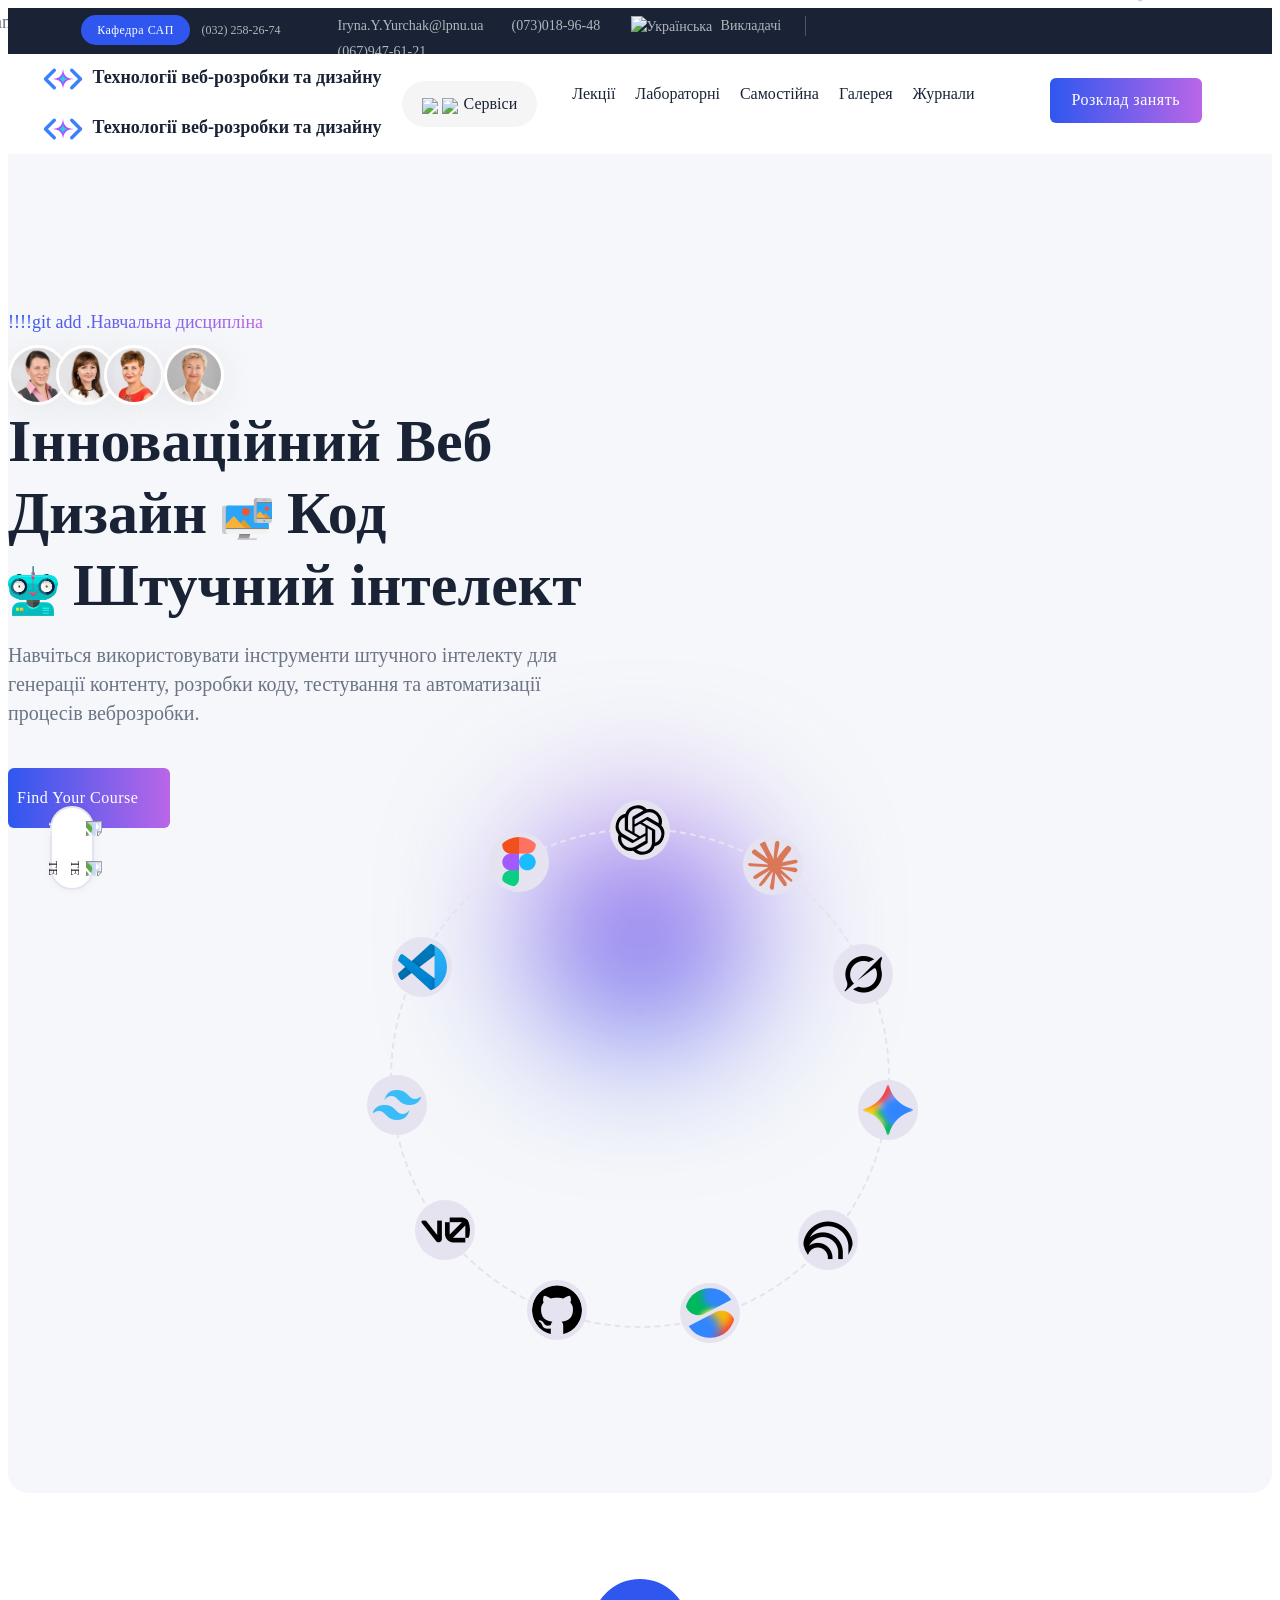
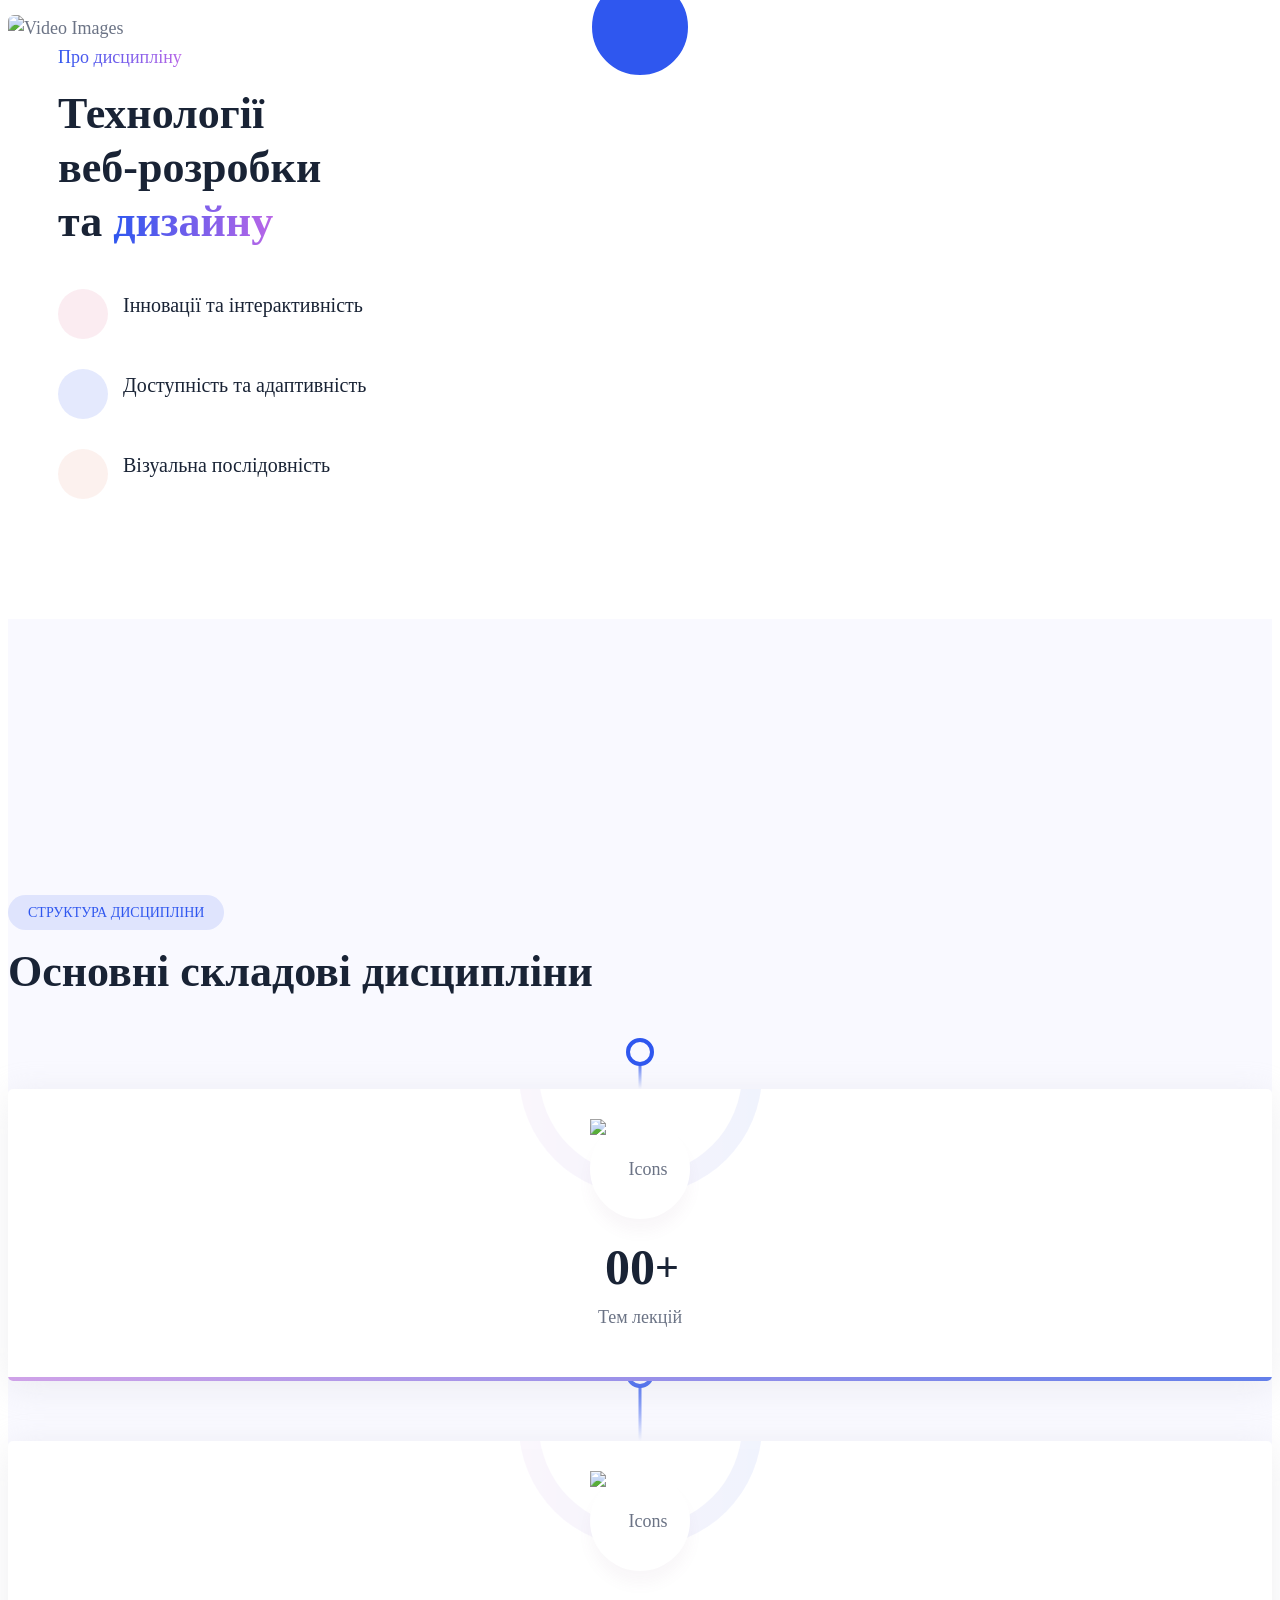
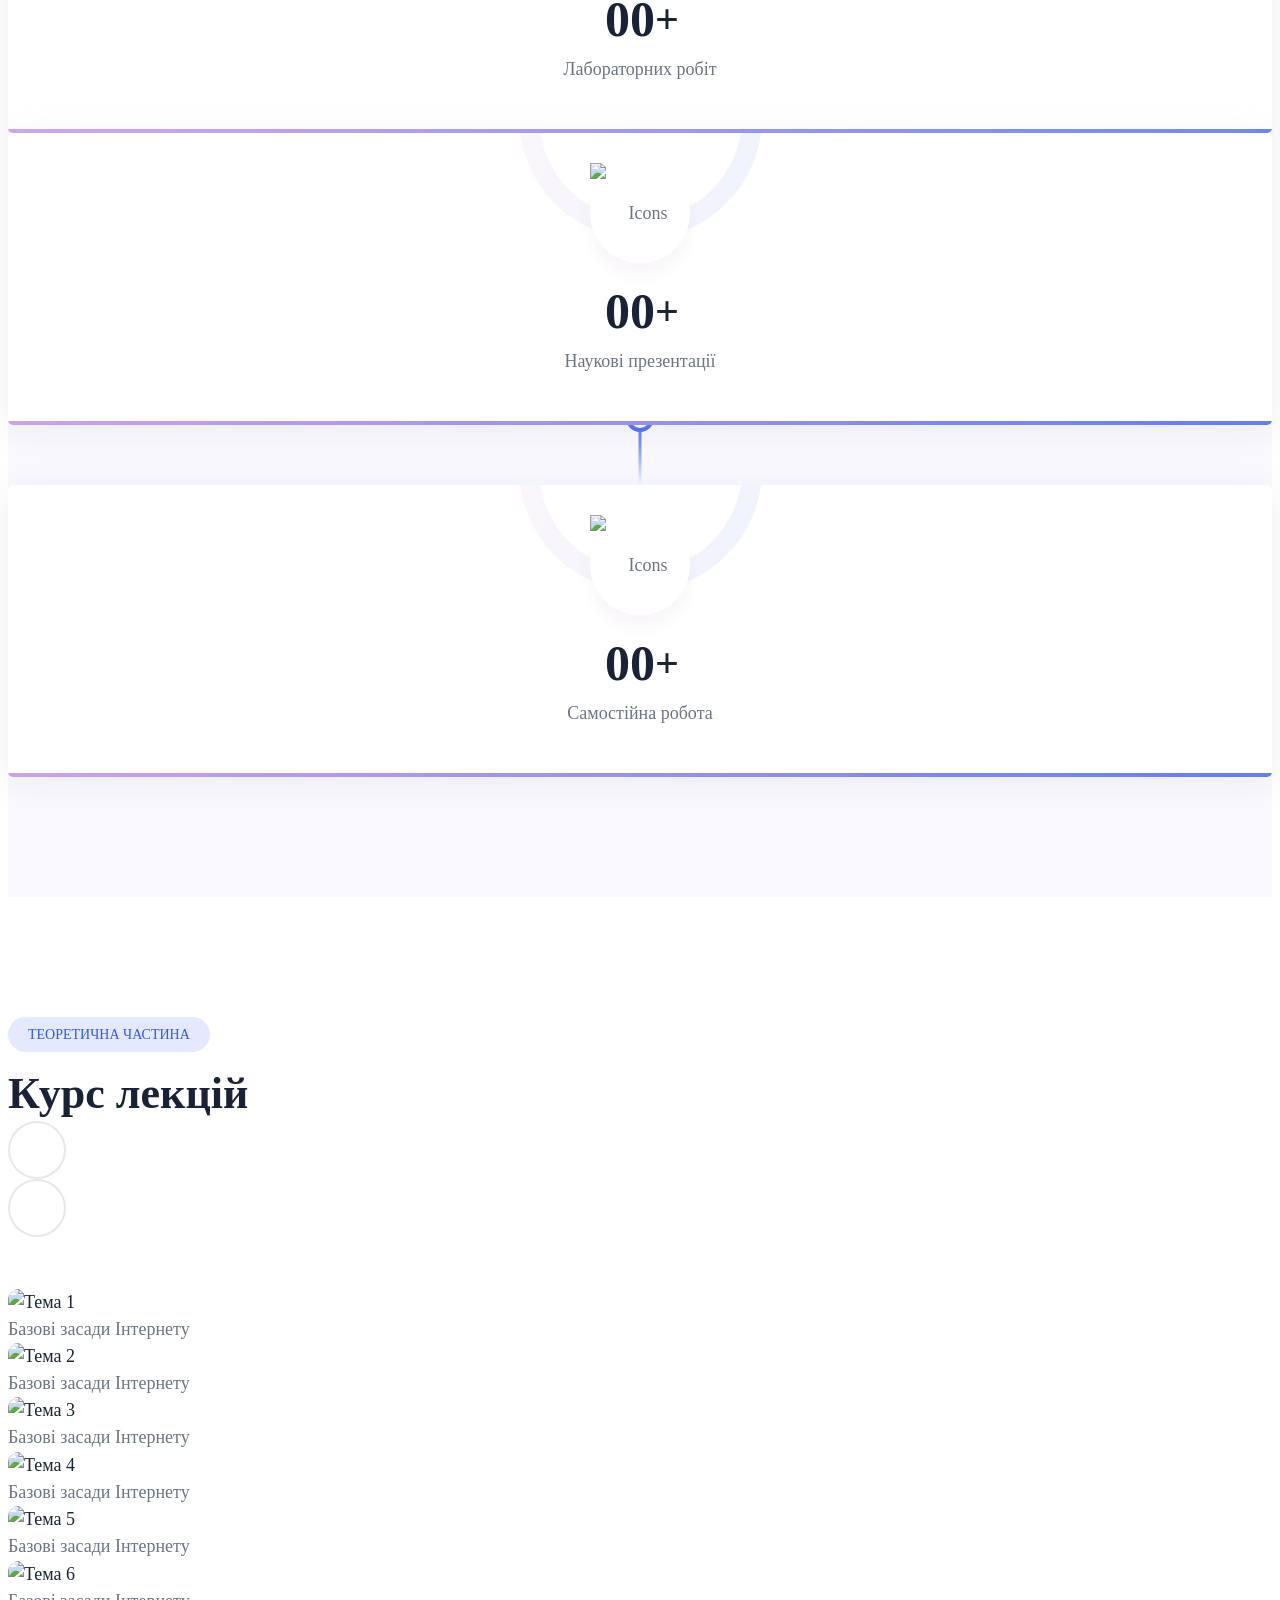
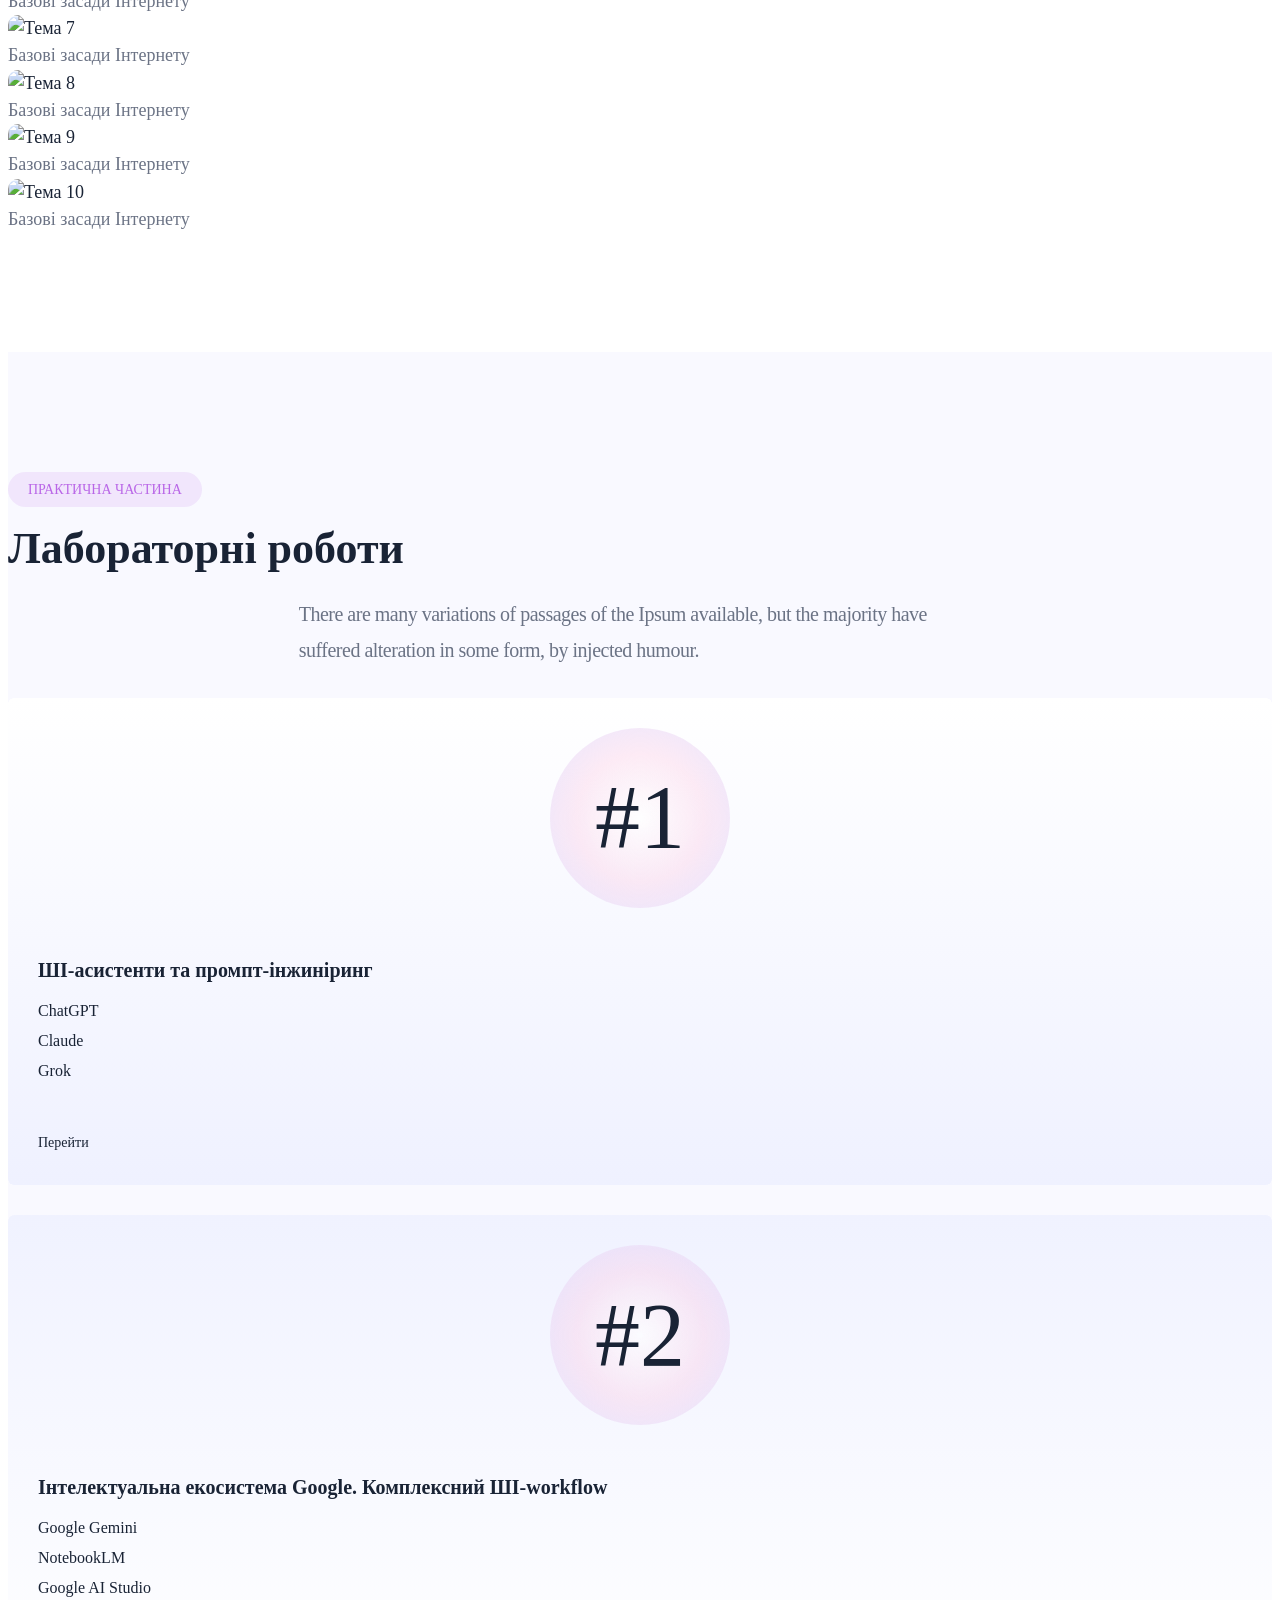
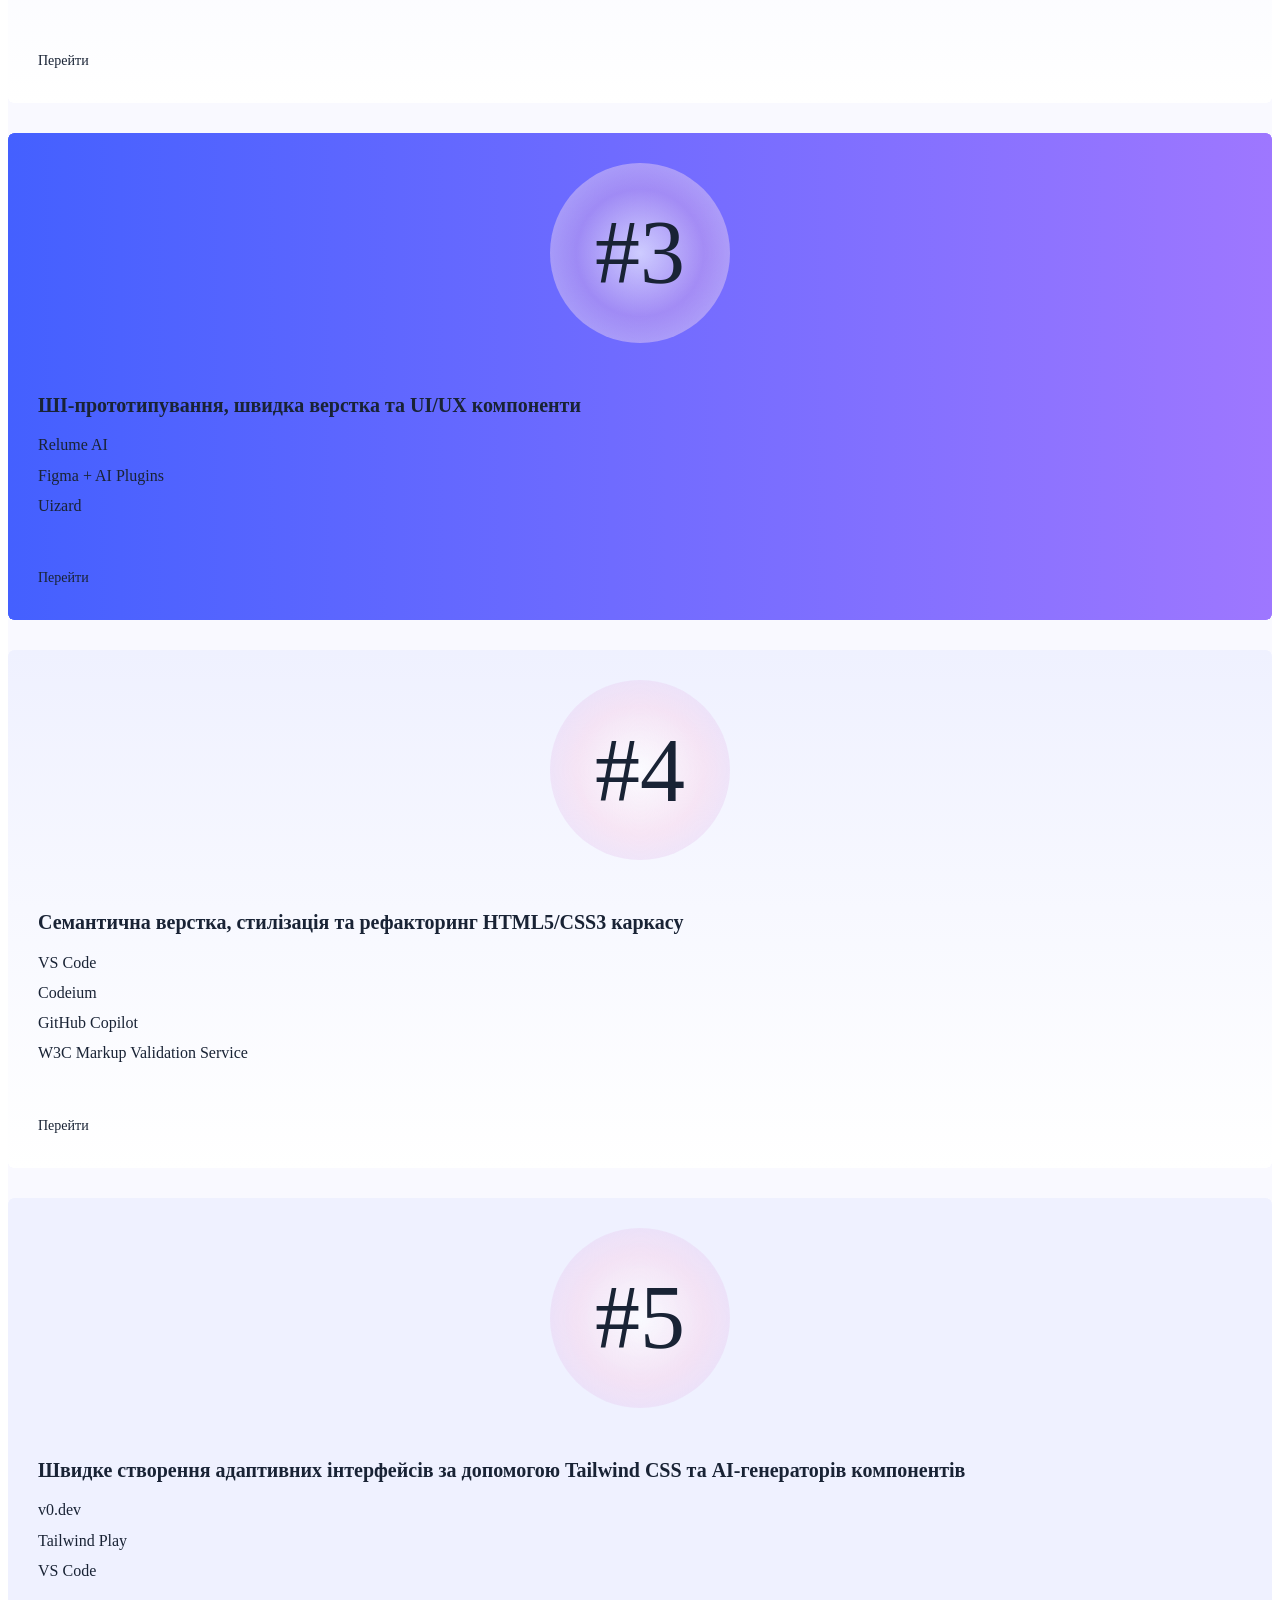
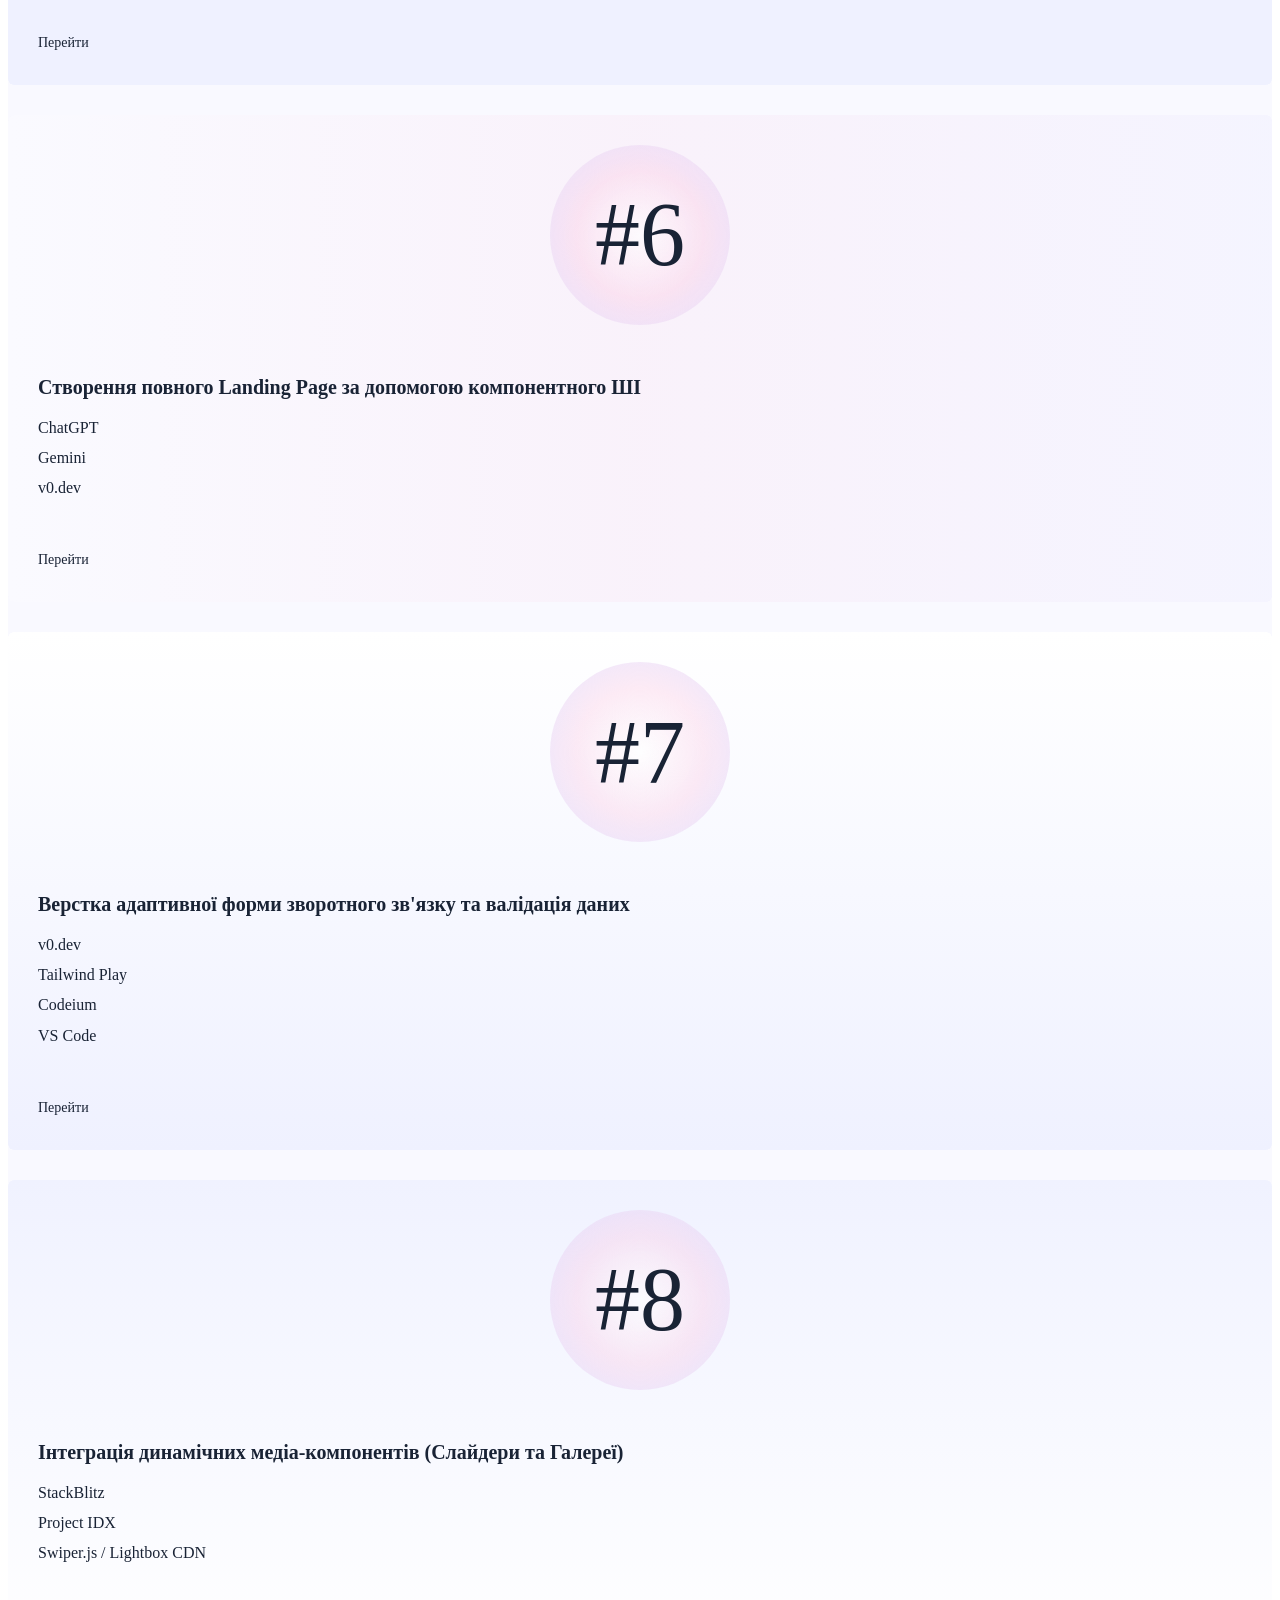
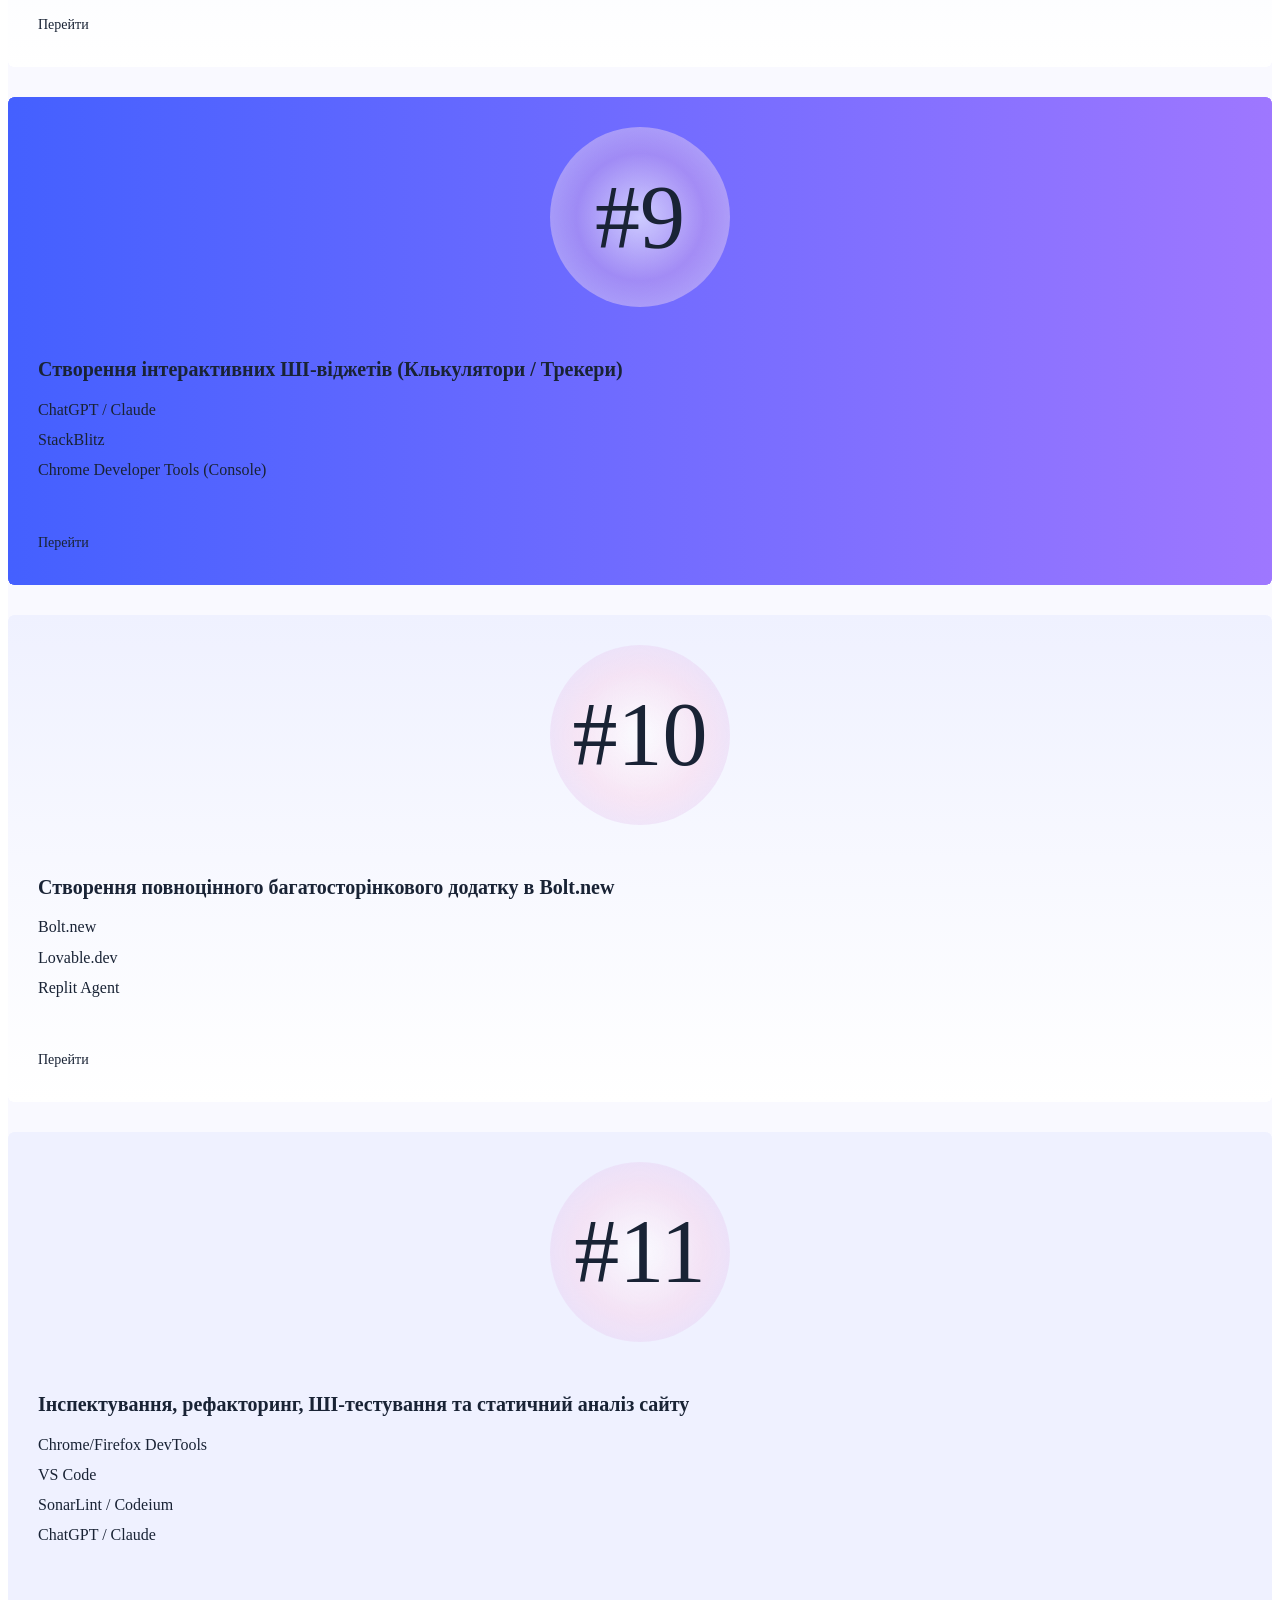
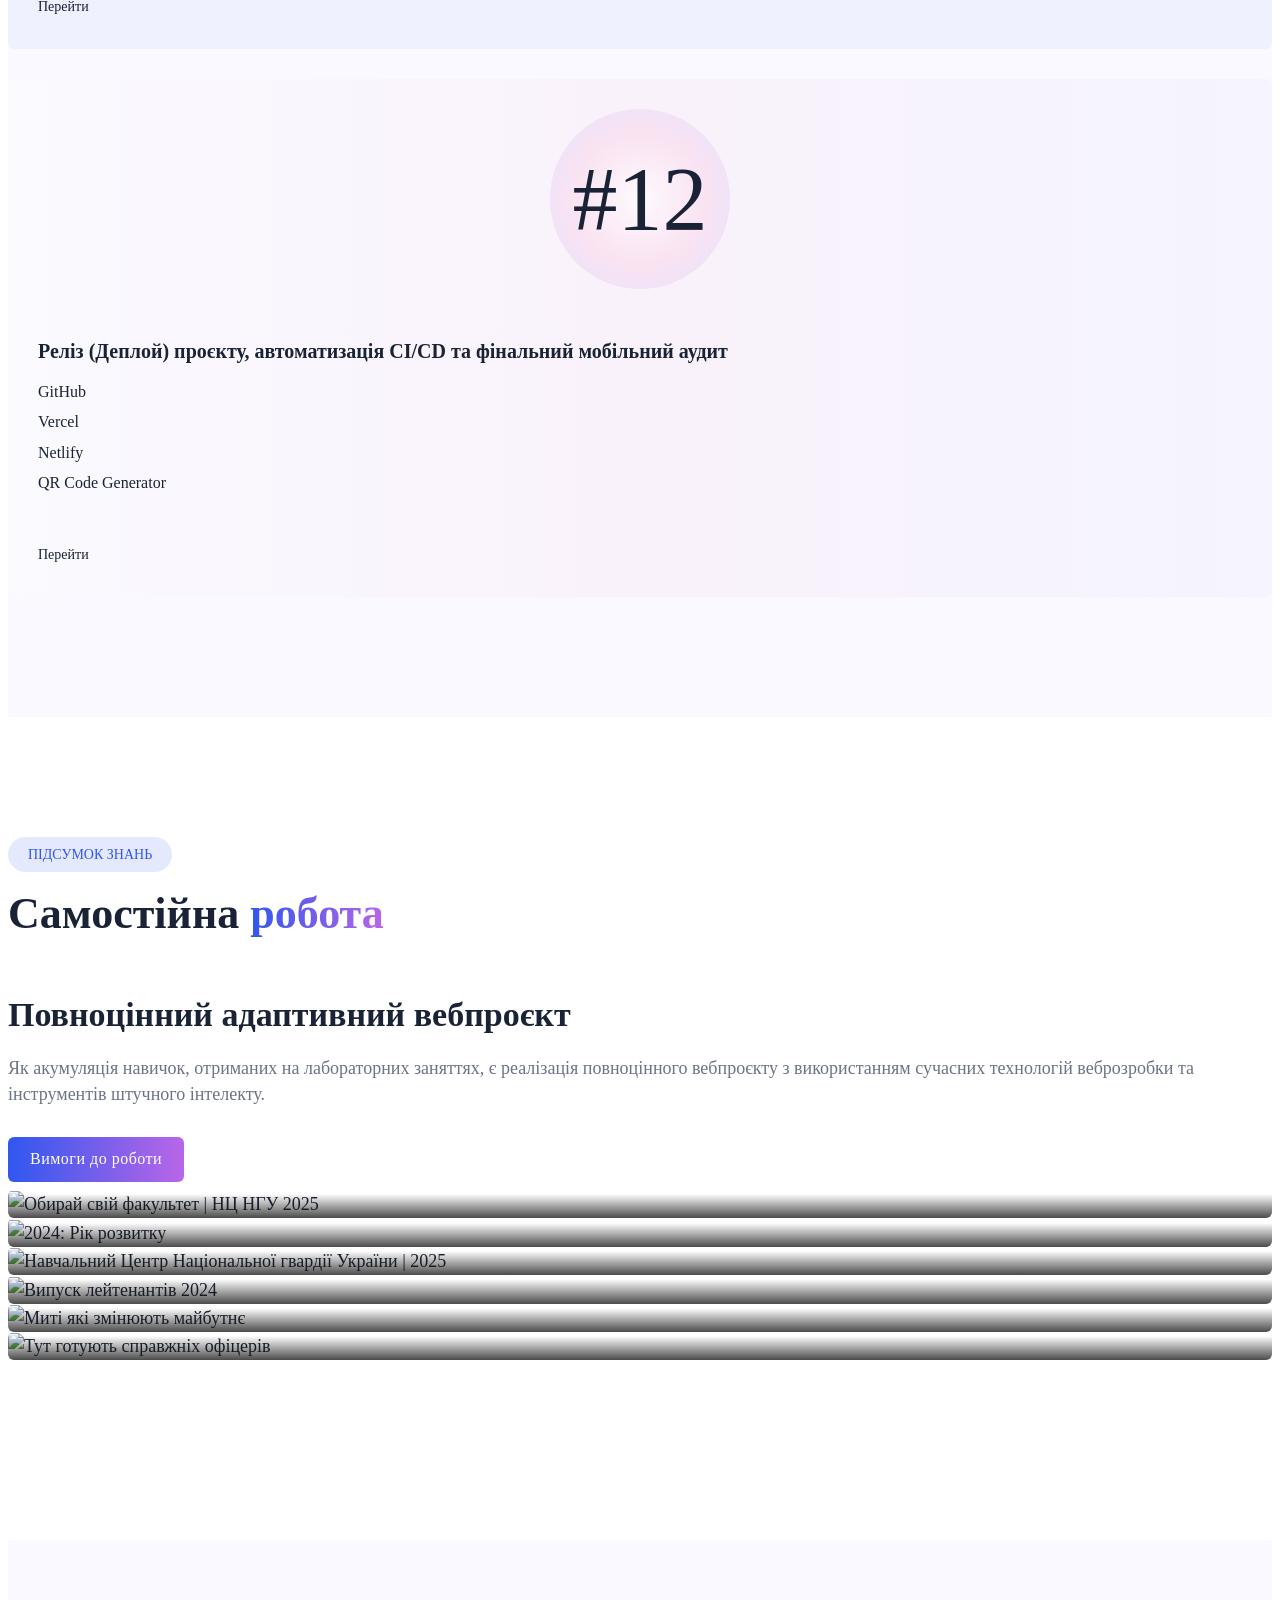
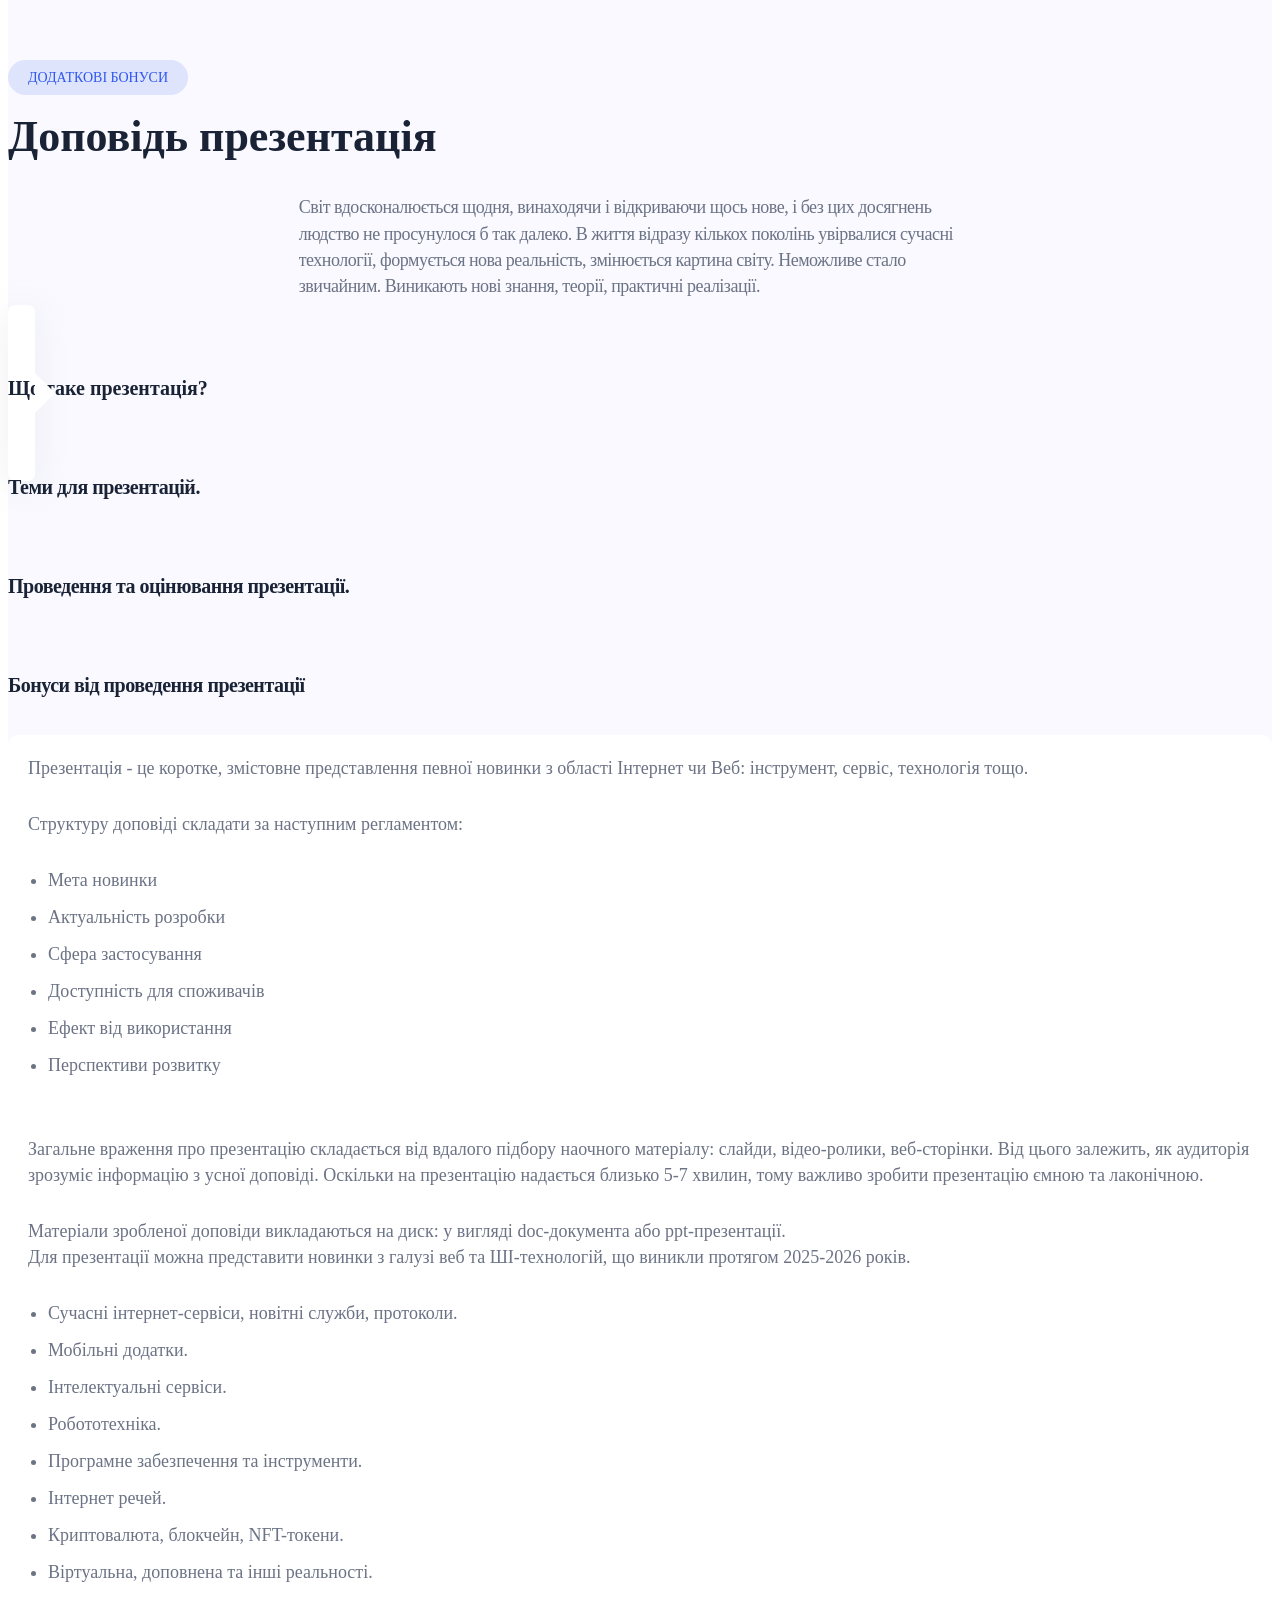
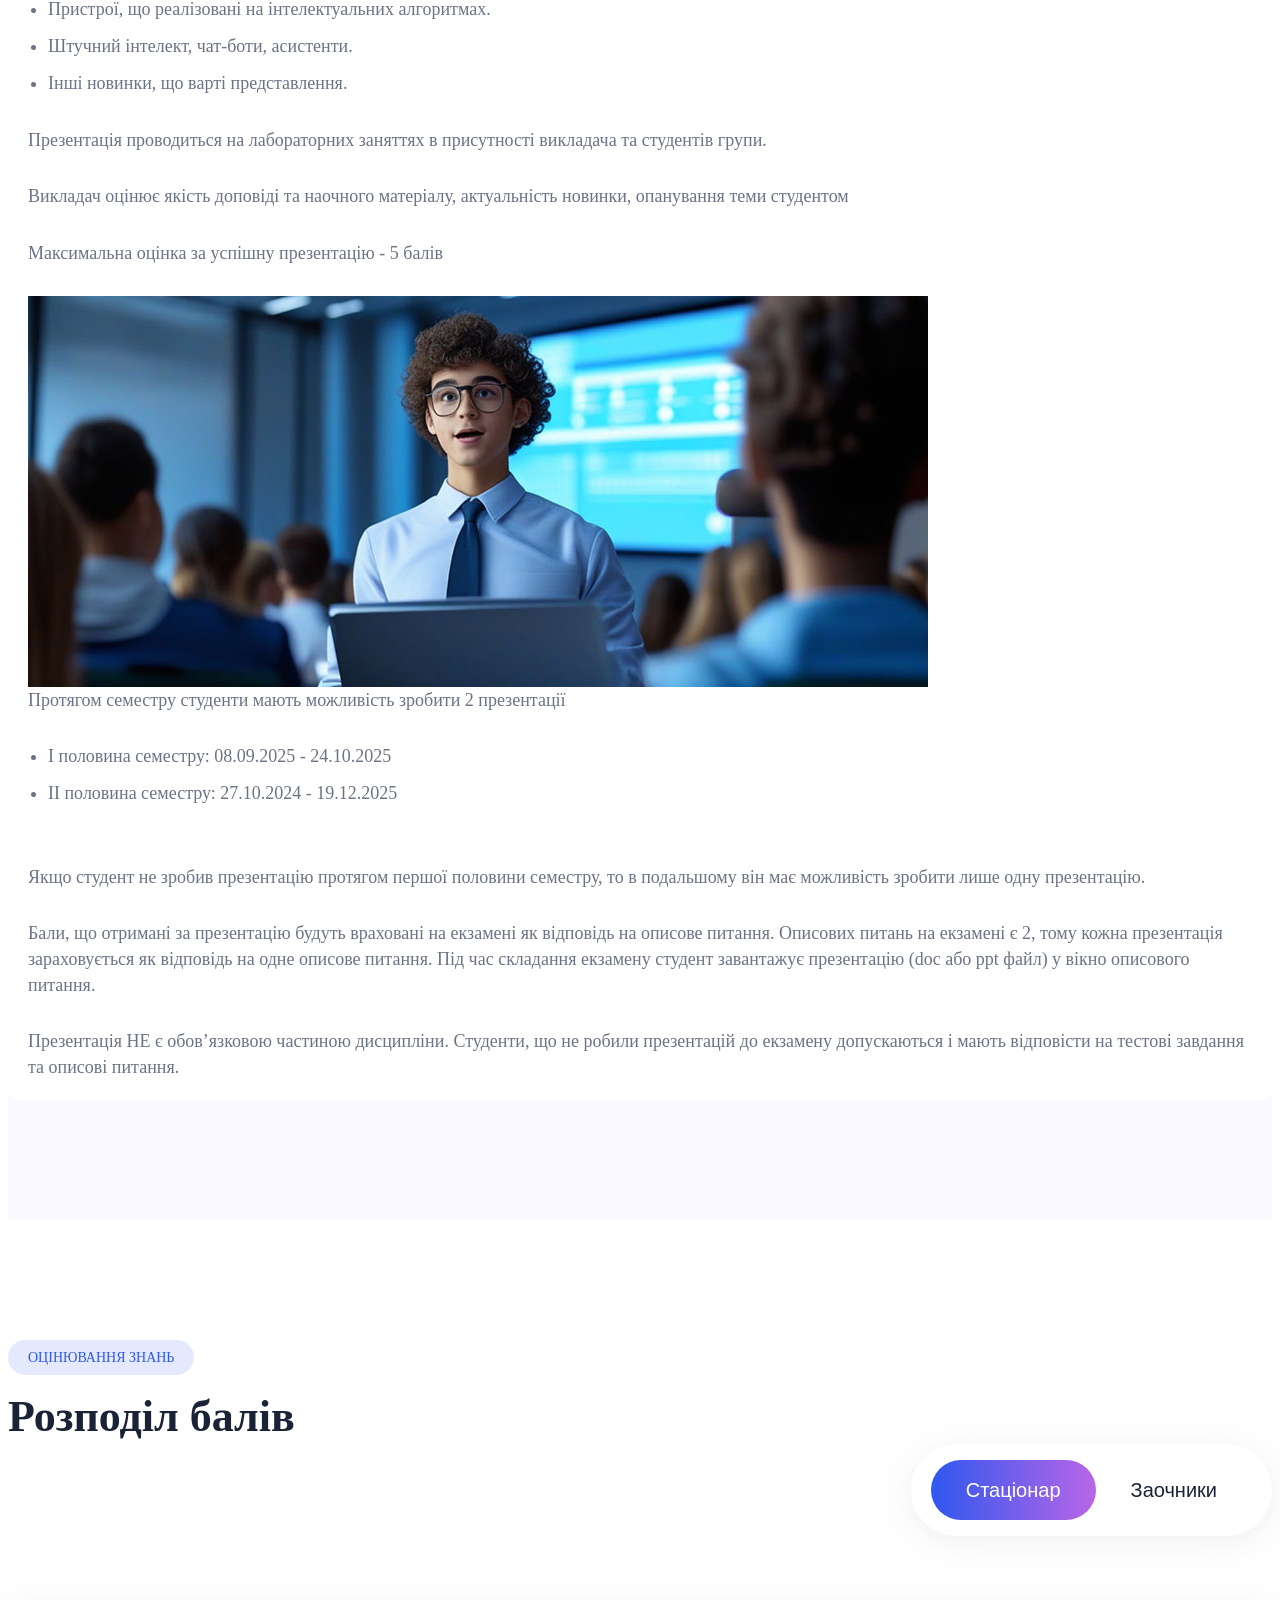
==== commit 9e126b67: "Edit heading" ====
--- a/index.html
+++ b/index.html
@@ -687,7 +687,7 @@
                                         <img src="assets/picture/index/icon-code.svg" alt="">
                                     </span>
                                 </div>
-                                <h6 class="subtitle theme-gradient">Навчальна дисципліна</h6>
+                                <h6 class="subtitle theme-gradient">!!!!git add .Навчальна дисципліна</h6>
                                 <div class="title-in-shape d-flex flex-wrap align-items-center gap-2">
                                     <div class="profile-share">
                                         <a href="https://cad.lpnu.ua/staffone/details/stefanovych" class="avatar" data-tooltip="Стефанович Тетяна Олександрівна" tabindex="0" target="_blank">
